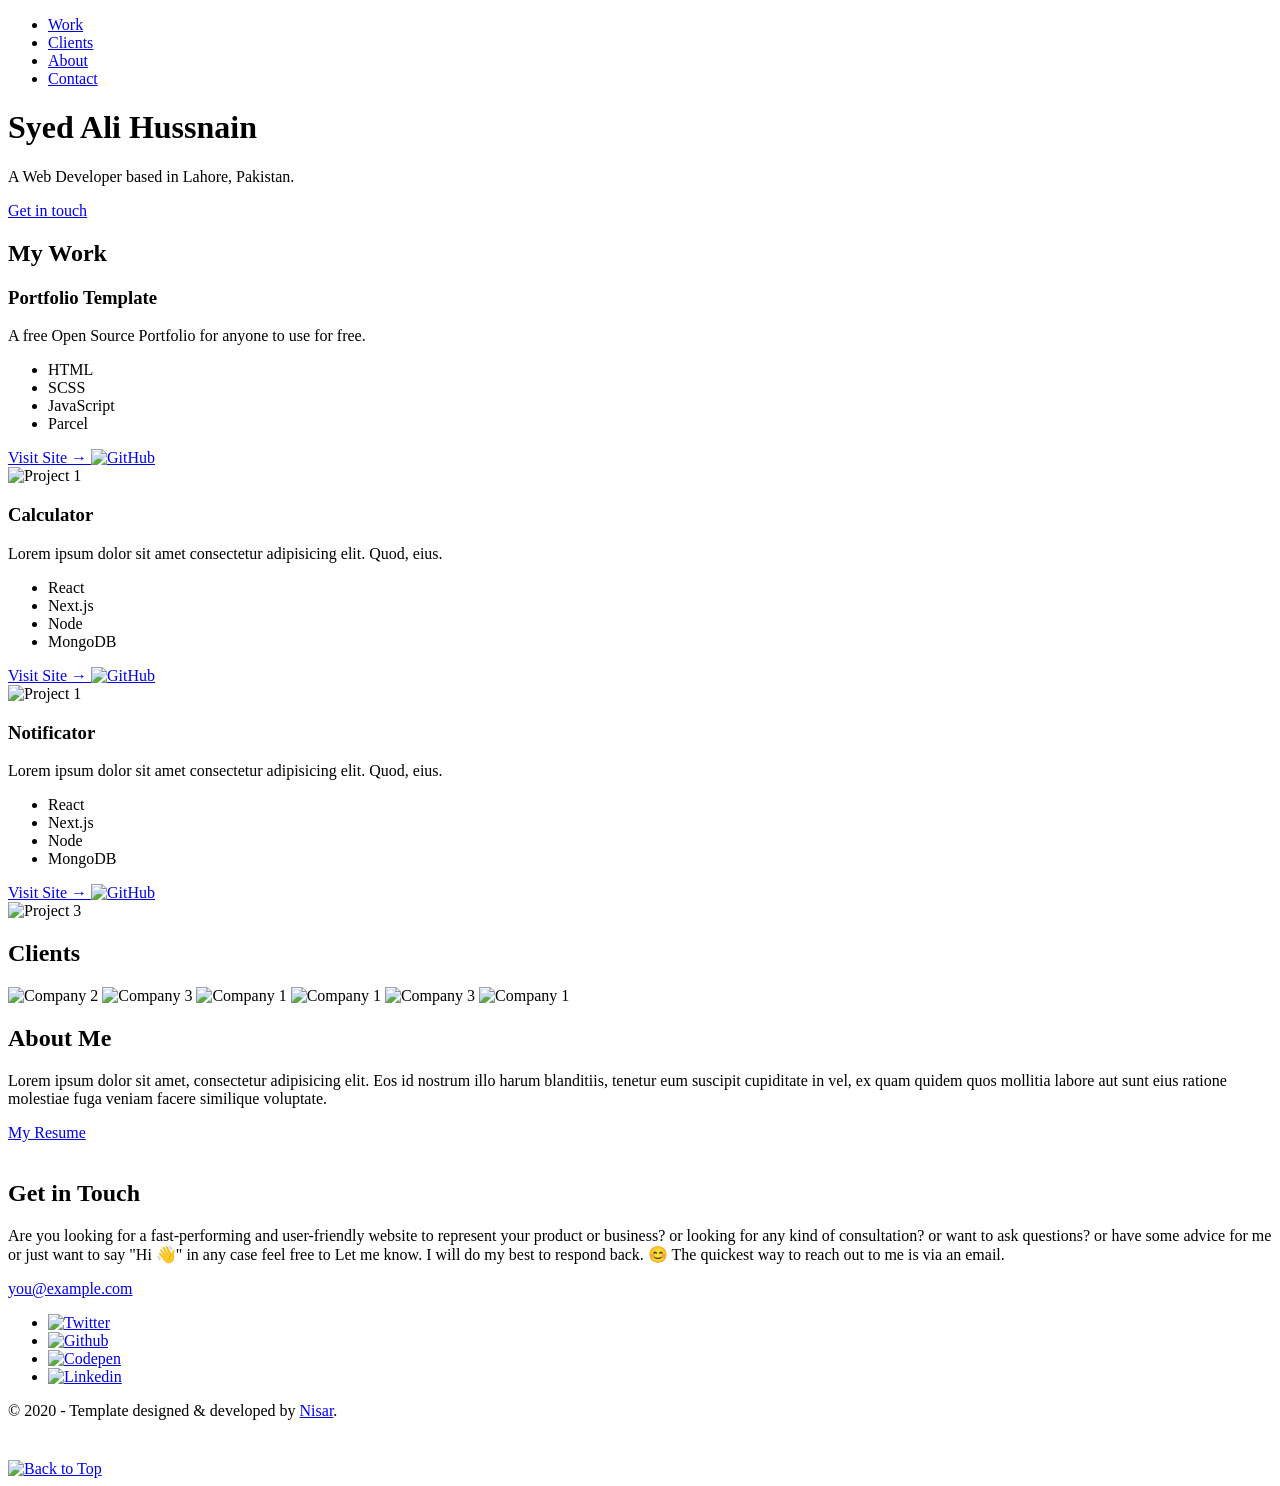
==== index.html @ 0403f93b "Initial commit" ====
<!-- 
  Hello 😊.

  This template is designed and developed by Nisar Hassan Naqvi
  for anyone to use for free or customize the way they like.

  Github Repo: https://github.com/nisarhassan12/portfolio-template/
  My Website: https://nisar.dev

  For business & inquires, contact me => syednisarhassan12@gmail.com
-->

<!--
  Follow the instructions written in comments to create your stunning portfolio
-->

<!DOCTYPE html>
<html lang="en">

<head>
  <meta charset="UTF-8" />
  <meta name="viewport" content="width=device-width, initial-scale=1.0" />
  <link rel="shortcut icon" type="image/png" href="./images/favicon.png" />

  <!-- Put your site title here -->
  <title>
    Syed Ali Hussnain | A Web Developer based in Lahore, Pakistan.
  </title>

  <meta name="description" content="Add small description of yourslef.">
  <!-- Add some coding keywords below, Ex: (React, CSS etc) -->
  <meta name="keywords" content="Put your name, skills and some coding keywords" />
  <link rel="stylesheet" href="index.css" />
</head>

<body>

  <!-- ***** Header ***** -->

  <header class="header" role="banner" id="top">
    <div class="row">
      <nav class="nav" role="navigation">
        <ul class="nav__items">
          <li class="nav__item"><a href="#work" class="nav__link">Work</a></li>
          <li class="nav__item"><a href="#clients" class="nav__link">Clients</a></li>
          <li class="nav__item">
            <a href="#about" class="nav__link">About</a>
          </li>
          <li class="nav__item">
            <a href="#contact" class="nav__link">Contact</a>
          </li>
        </ul>
      </nav>
    </div>
    <div class="header__text-box row">
      <div class="header__text">
        <h1 class="heading-primary">
          <!-- Replace the following name with your name -->
          <span>Syed Ali Hussnain</span>
        </h1>
        <!-- Put a small paragraph about yourself -->
        <p>A Web Developer based in Lahore, Pakistan.</p>
        <a href="#contact" class="btn btn--pink">Get in touch</a>
      </div>
    </div>
  </header>

  <main role="main">

    <!-- ***** Work ***** -->

    <section class="work" id="work">
      <div class="row">
        <h2>My Work</h2>
        <div class="work__boxes">

          <!-- Each div with the work__box class is a project. -->

          <div class="work__box">
            <div class="work__text">
              <h3>Portfolio Template</h3>
              <p>
                A free Open Source Portfolio for anyone to use for free.
              </p>
              <ul class="work__list">
                <li>HTML</li>
                <li>SCSS</li>
                <li>JavaScript</li>
                <li>Parcel</li>
              </ul>

              <div class="work__links">
                <a href="https://nisar.surge.sh" target="_blank" class="link__text">
                  Visit Site <span>&rarr;</span>
                </a>
                <a href="https://github.com/nisarhassan12/portfolio" title="View Source Code" target="_blank">
                  <img src="./images/github.svg" class="work__code" alt="GitHub">
                </a>
              </div>
            </div>
            <div class="work__image-box">
              <img src="./images/project-1.png" class="work__image" alt="Project 1" />
            </div>
          </div>

          <div class="work__box">
            <div class="work__text">
              <h3>Calculator</h3>
              <p>
                Lorem ipsum dolor sit amet consectetur adipisicing elit. Quod,
                eius.
              </p>
              <ul class="work__list">
                <li>React</li>
                <li>Next.js</li>
                <li>Node</li>
                <li>MongoDB</li>
              </ul>

              <div class="work__links">
                <a href="#" class="link__text">
                  Visit Site <span>&rarr;</span>
                </a>
                <a href="#">
                  <img src="./images/github.svg" class="work__code" title="View Source Code" alt="GitHub">
                </a>
              </div>
            </div>
            <div class="work__image-box">
              <img src="./images/project-2.png" class="work__image" alt="Project 1" />
            </div>
          </div>

          <div class="work__box">
            <div class="work__text">
              <h3>Notificator</h3>
              <p>
                Lorem ipsum dolor sit amet consectetur adipisicing elit. Quod,
                eius.
              </p>
              <ul class="work__list">
                <li>React</li>
                <li>Next.js</li>
                <li>Node</li>
                <li>MongoDB</li>
              </ul>

              <div class="work__links">
                <a href="#" class="link__text">
                  Visit Site <span>&rarr;</span>
                </a>
                <a href="#">
                  <img src="./images/github.svg" class="work__code" title="View Source Code" alt="GitHub">
                </a>
              </div>
            </div>
            <div class="work__image-box">
              <img src="./images/project-3.png" class="work__image" alt="Project 3" />
            </div>
          </div>
        </div>
      </div>
    </section>

    <!-- ***** Clients ***** -->

    <section class="client" id="clients">
      <div class="row">
        <h2>Clients</h2>
        <div class="client__logos">
          <!-- Add logos of the clients or companies you'have worked with. -->
          <img src="./images/ronjones.png" class="client__logo" alt="Company 2" />
          <img src="./images/goldengrid.png" class="client__logo" alt="Company 3" />
          <img src="./images/bullseye.png" class="client__logo" alt="Company 1" />
          <img src="./images/mighty-furnitures.png" class="client__logo" alt="Company 1" />
          <img src="./images/fastlane.png" class="client__logo" alt="Company 3" />
          <img src="./images/chippy.png" class="client__logo" alt="Company 1" />
        </div>
      </div>
    </section>

    <!-- ***** About ***** -->

    <section class="about" id="about">
      <div class="row">
        <h2>About Me</h2>
        <div class="about__content">
          <div class="about__text">
            <!-- Replace the below paragraph with info about yourself -->
            <p>
              Lorem ipsum dolor sit amet, consectetur adipisicing elit. Eos id
              nostrum illo harum blanditiis, tenetur eum suscipit cupiditate
              in vel, ex quam quidem quos mollitia labore aut sunt eius
              ratione molestiae fuga veniam facere similique voluptate.
            </p>
            <!-- Provide a link to your resume -->
            <a href="#" class="btn">My Resume</a>
          </div>

          <div class="about__photo-container">
            <!-- Add a nice photo of yourself -->
            <img class="about__photo" src="./images/syed-ali-hussnain.jpg" alt="" />
          </div>
        </div>
      </div>
    </section>
  </main>

  <!-- ***** Contact ***** -->

  <section class="contact" id="contact">
    <div class="row">
      <h2>Get in Touch</h2>
      <div class="contact__info">
        <p>
          Are you looking for a fast-performing and user-friendly website to
          represent your product or business? or looking for any kind of
          consultation? or want to ask questions? or have some advice for me
          or just want to say "Hi 👋" in any case feel free to Let me know. I
          will do my best to respond back. 😊 The quickest way to reach out to
          me is via an email.
        </p>
        <!-- Replace the email with yours -->
        <a href="mailto:you@example.com" class="btn">you@example.com</a>
      </div>
    </div>
  </section>

  <!-- ***** Footer ***** -->

  <footer role="contentinfo" class="footer">
    <div class="row">
      <!-- Update the links to point to your accounts -->
      <ul class="footer__social-links">
        <li class="footer__social-link-item">
          <a href="https://twitter.com/nisarhassan12/" title="Link to Twitter Profile">
            <img src="./images/twitter.svg" class="footer__social-image" alt="Twitter">
          </a>
        </li>
        <li class="footer__social-link-item">
          <a href="https://github.com/nisarhassan12/" title="Link to Github Profile">
            <img src="./images/github.svg" class="footer__social-image" alt="Github">
          </a>
        </li>
        <li class="footer__social-link-item">
          <a href="https://codepen.io/nisar_hassan" title="Link to Codepen Profile">
            <img src="./images/codepen.svg" class="footer__social-image" alt="Codepen">
          </a>
        </li>
        <li class="footer__social-link-item">
          <a href=https://www.linkedin.com/in/nisar-hassan-naqvi-413466199/">
            <img src="./images/linkedin.svg" title="Link to Linkedin Profile" class="footer__social-image" alt="Linkedin">
          </a>
        </li>
      </ul>

      <!-- If you give me some credit by keeping the below paragraph, will be huge for me 😊 Thanks. -->
      <p>
        &copy; 2020 - Template designed & developed by <a href="https://nisar.dev" class="link">Nisar</a>.
      </p>
      <div class="footer__github-buttons">
        <iframe
          src="https://ghbtns.com/github-btn.html?user=nisarhassan12&repo=portfolio-template&type=watch&count=true"
          frameborder="0" scrolling="0" width="170" height="20" title="Watch Portfolio Template on GitHub">
        </iframe>
      </div>
    </div>
  </footer>

  <a href="#top" class="back-to-top" title="Back to Top">
    <img src="./images/arrow-up.svg" alt="Back to Top" class="back-to-top__image"/>
  </a>
  <script src="./index.js"></script>
</body>

</html>
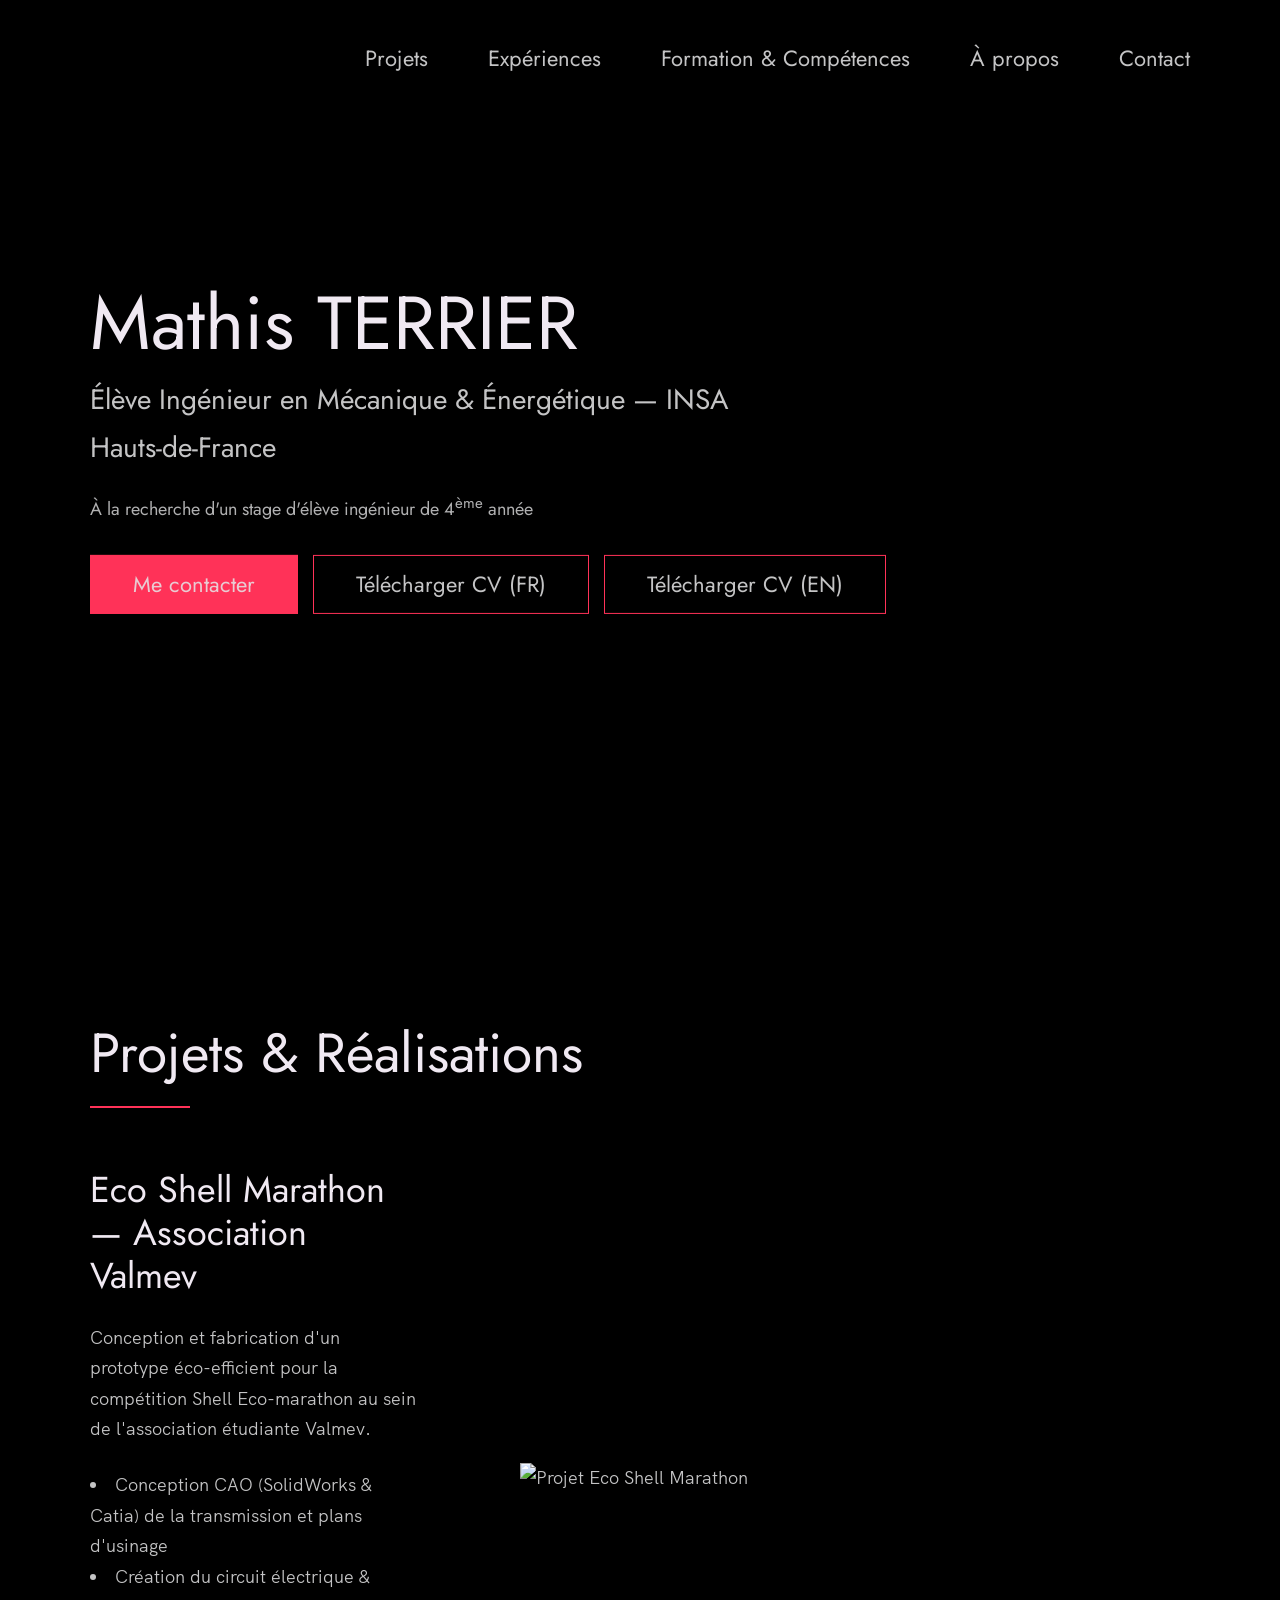
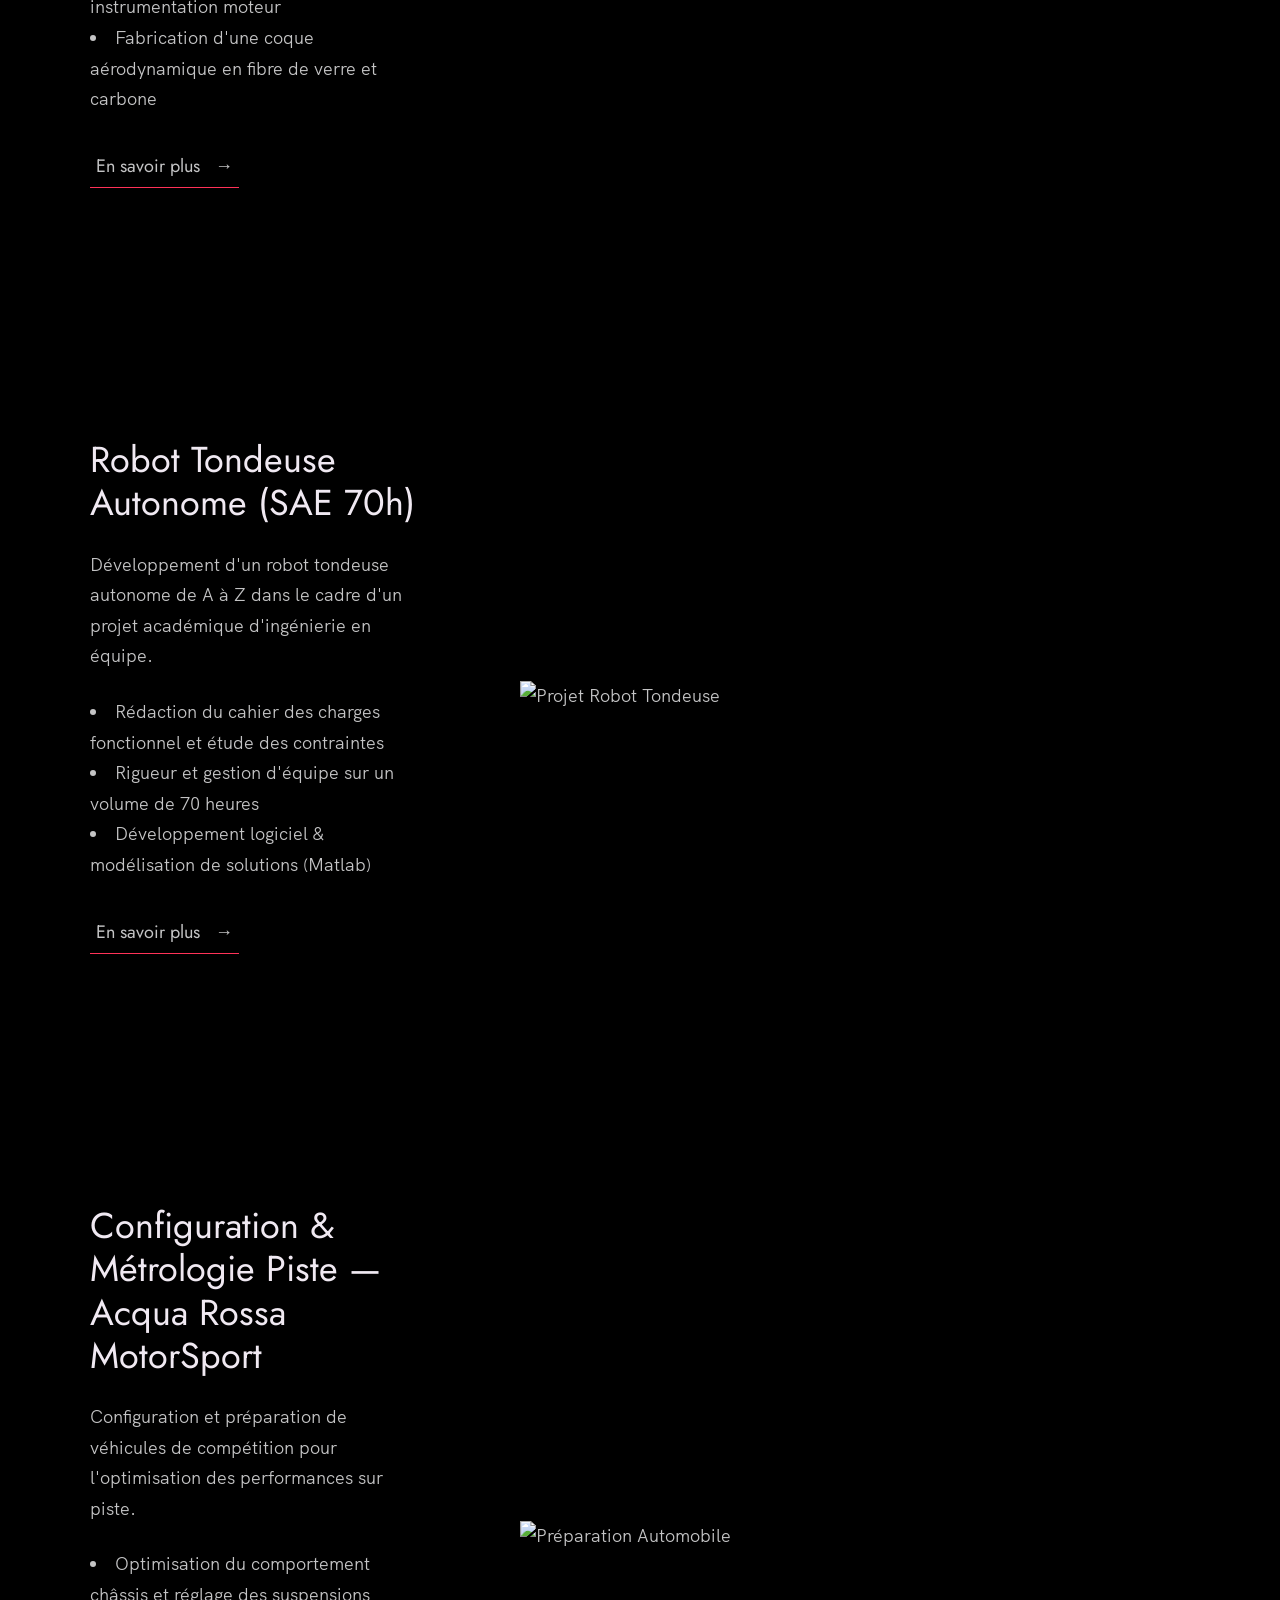
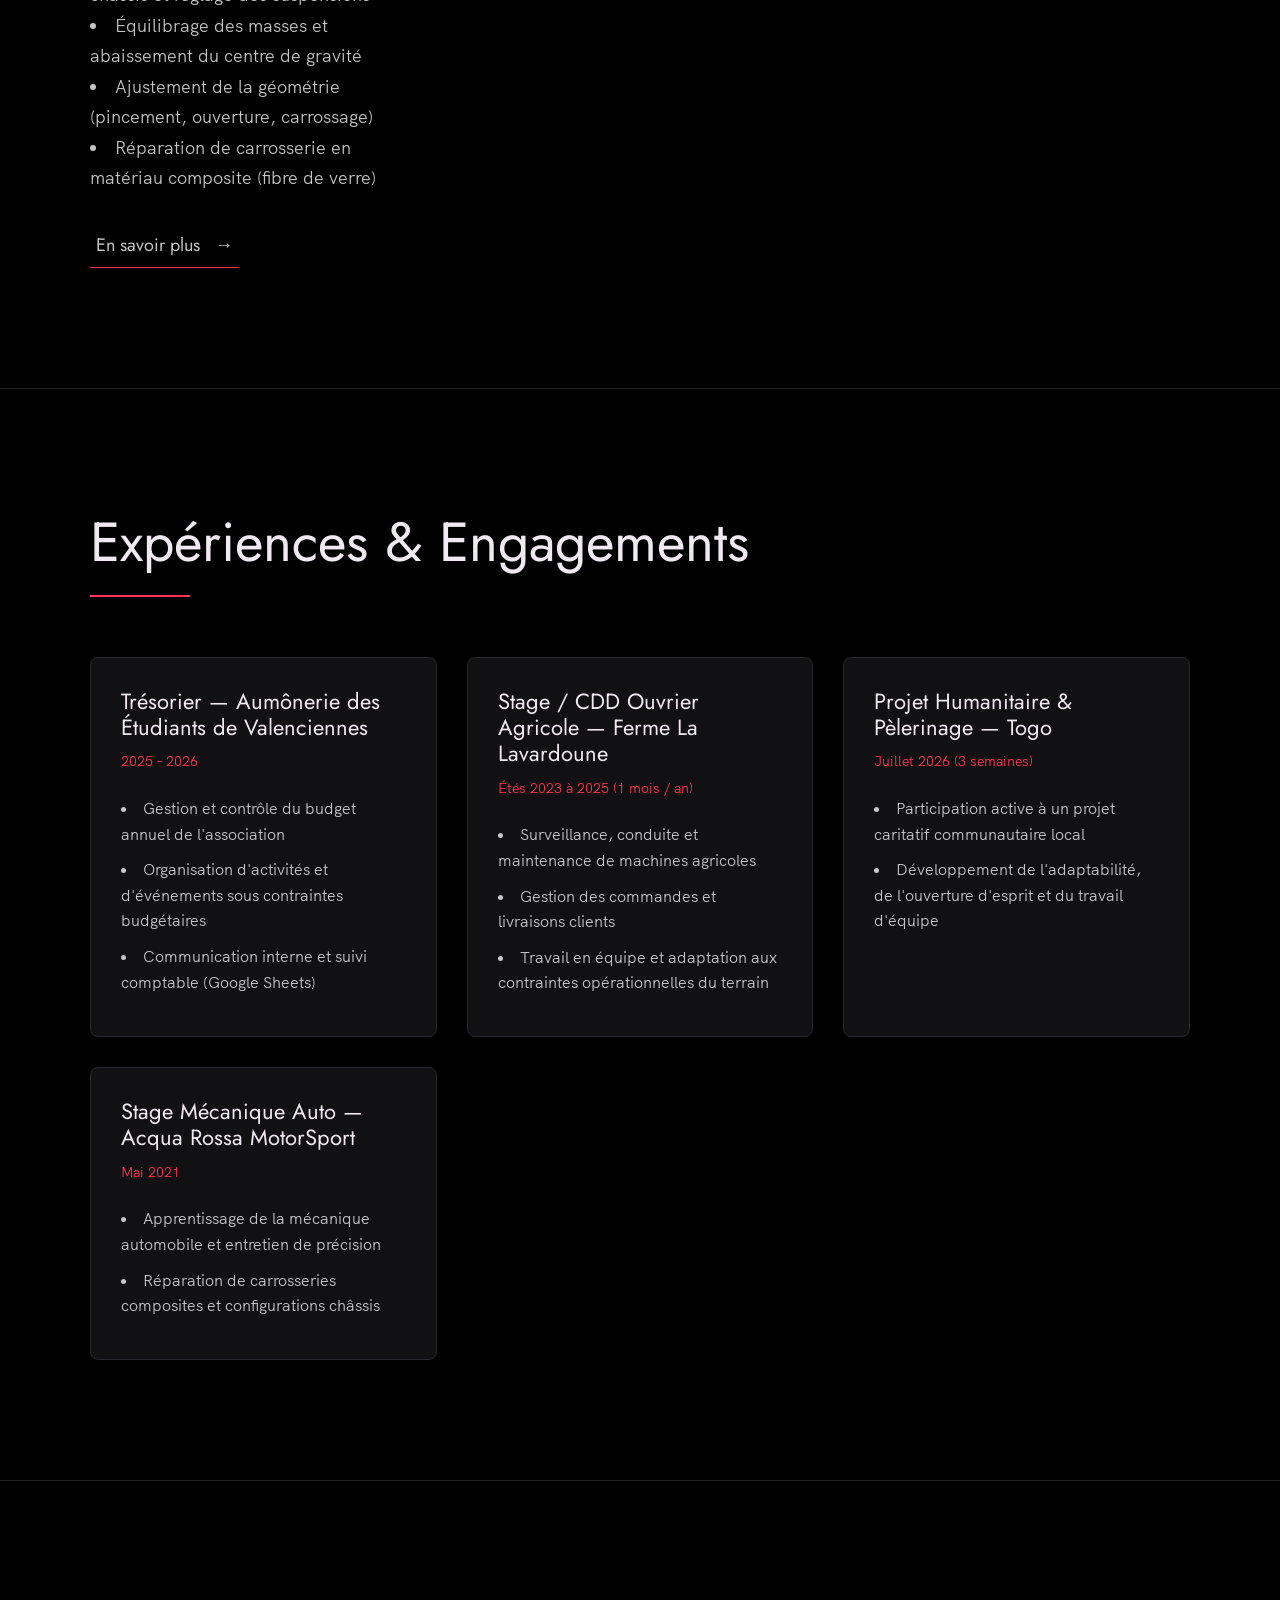
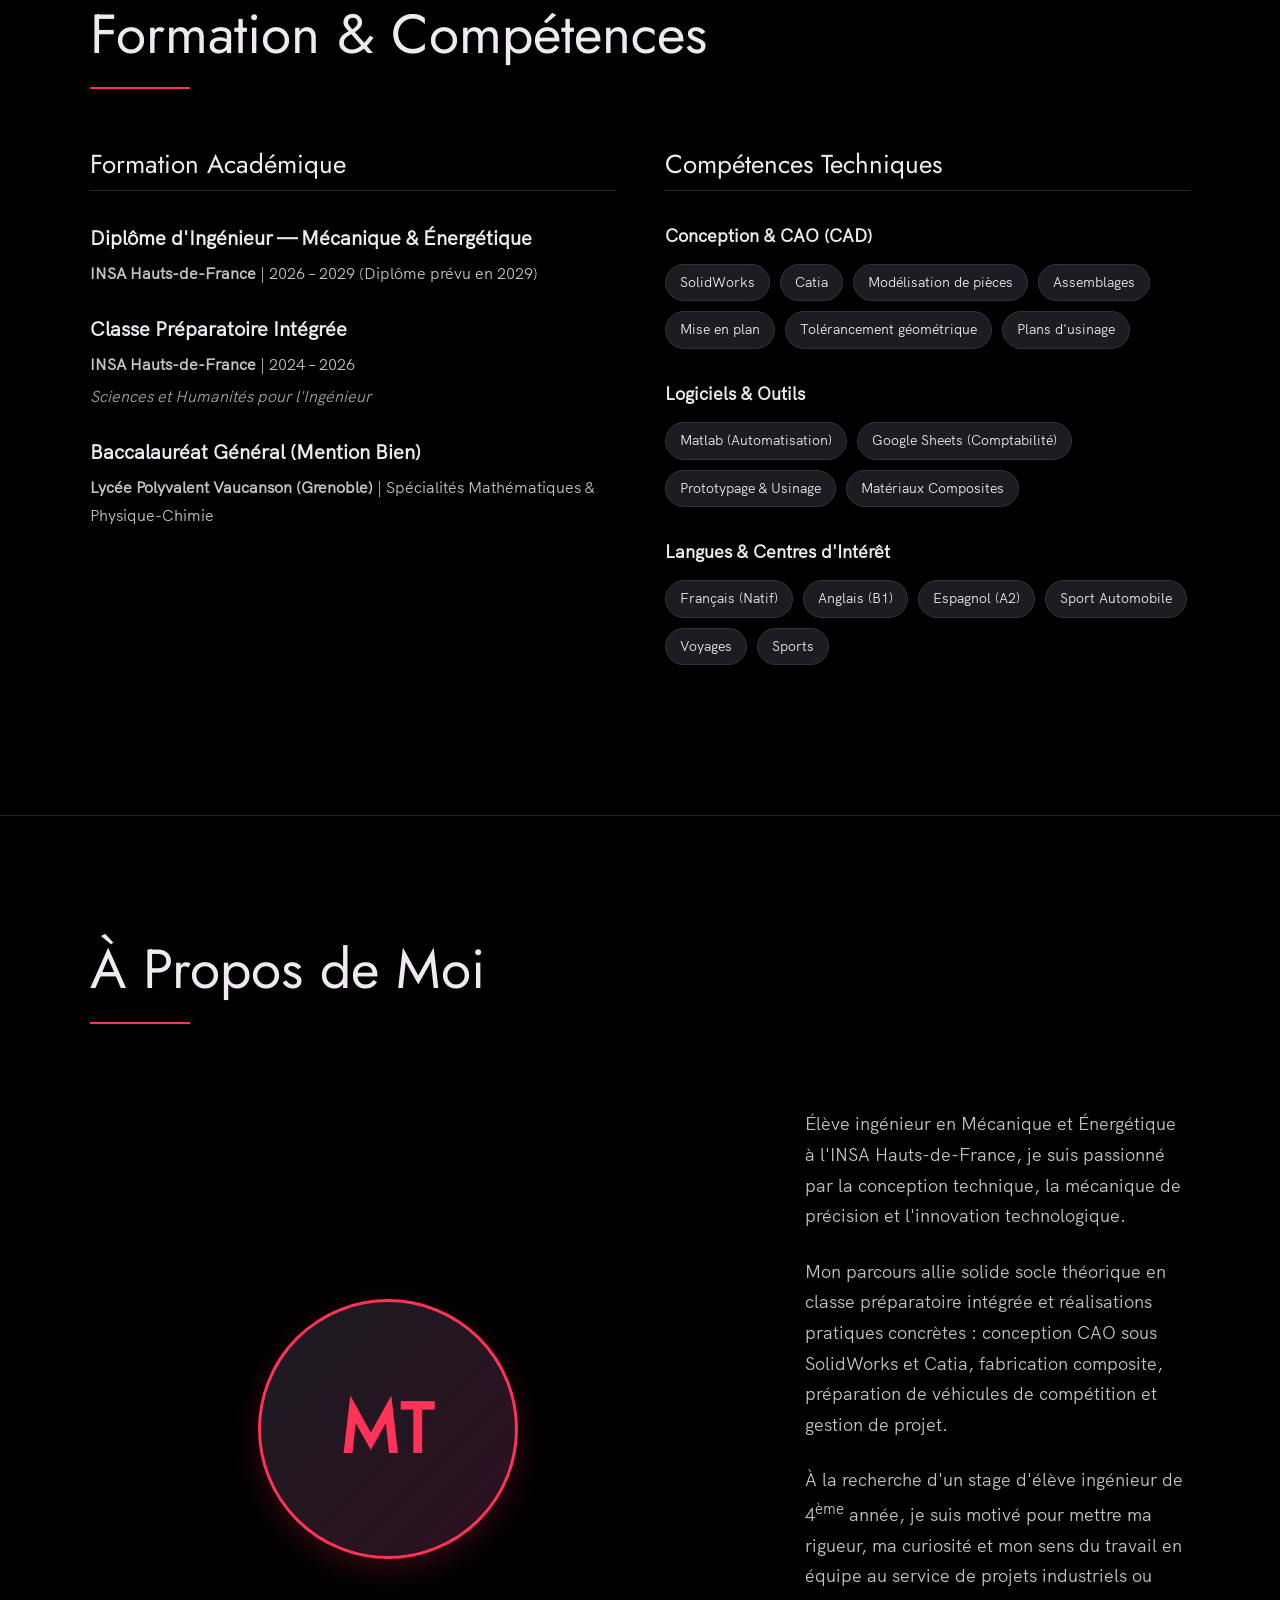
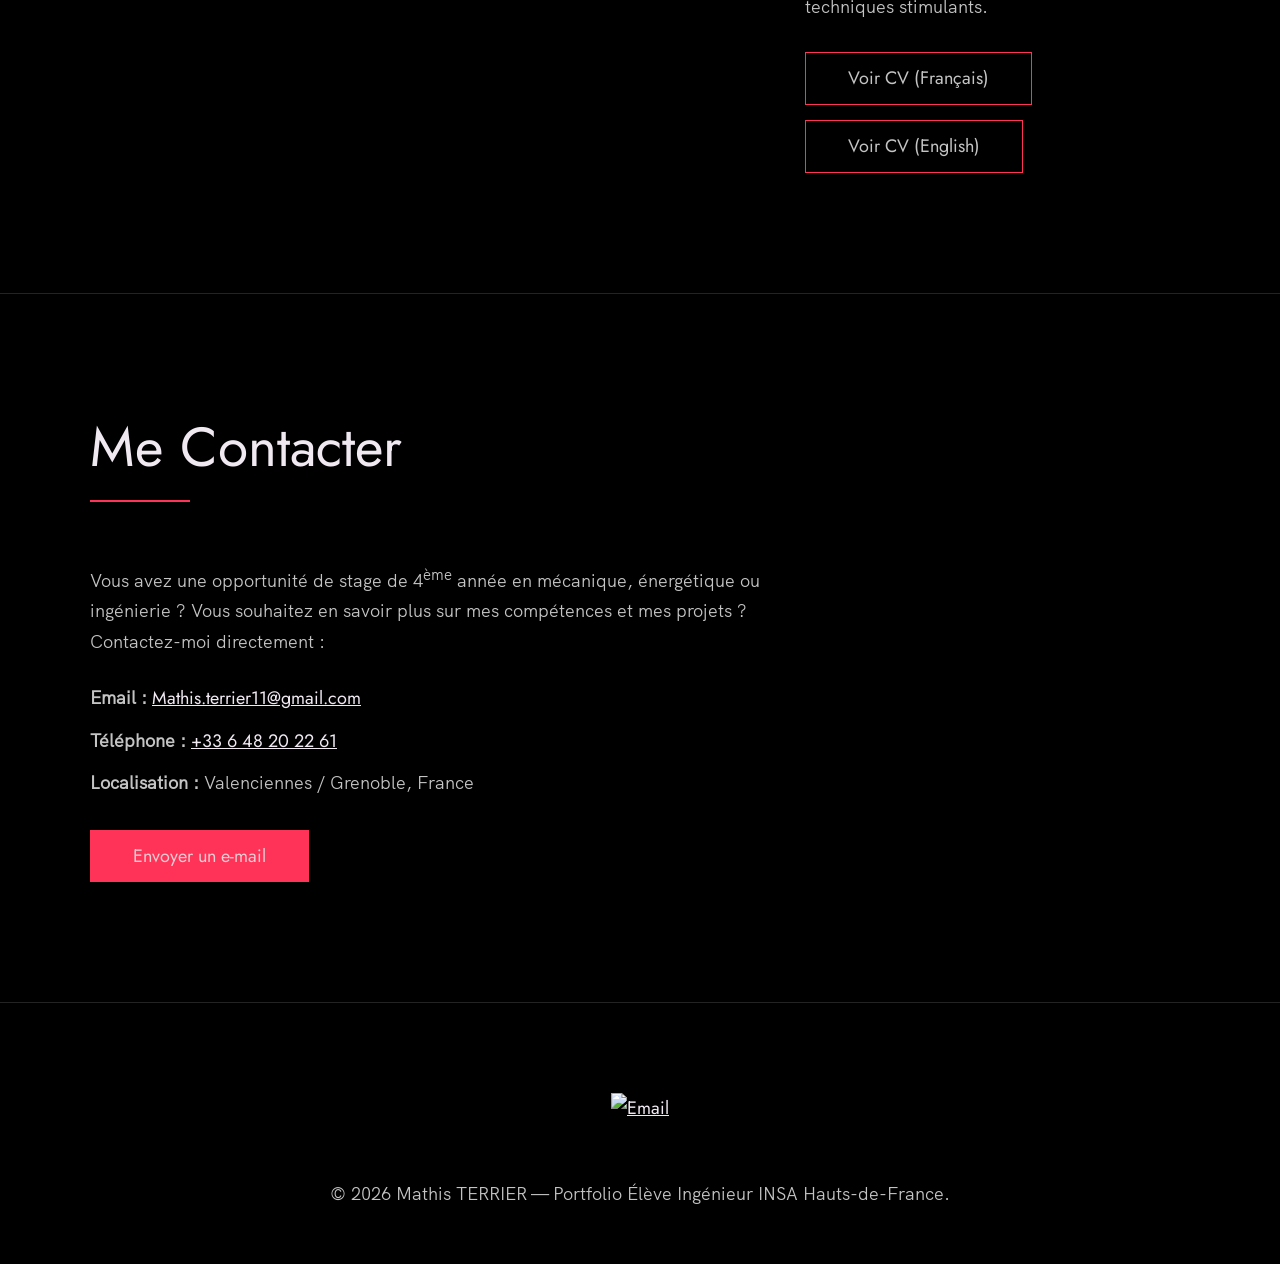
==== commit 2693879f: "mise a jour template" ====
--- a/index.html
+++ b/index.html
@@ -1,35 +1,15 @@
-<!-- 
-  Hello 😊.
-
-  This template is designed and developed by Nisar Hassan Naqvi
-  for anyone to use for free or customize the way they like.
-
-  Github Repo: https://github.com/nisarhassan12/portfolio-template/
-  My Website: https://nisar.dev
-
-  For business & inquires, contact me => syednisarhassan12@gmail.com
--->
-
-<!--
-  Follow the instructions written in comments to create your stunning portfolio
--->
-
 <!DOCTYPE html>
-<html lang="en">
+<html lang="fr">
 
 <head>
   <meta charset="UTF-8" />
   <meta name="viewport" content="width=device-width, initial-scale=1.0" />
   <link rel="shortcut icon" type="image/png" href="./images/favicon.png" />
 
-  <!-- Put your site title here -->
-  <title>
-    Syed Ali Hussnain | A Web Developer based in Lahore, Pakistan.
-  </title>
-
-  <meta name="description" content="Add small description of yourslef.">
-  <!-- Add some coding keywords below, Ex: (React, CSS etc) -->
-  <meta name="keywords" content="Put your name, skills and some coding keywords" />
+  <title>Mathis TERRIER | Élève Ingénieur Mécanique & Énergétique</title>
+
+  <meta name="description" content="Portfolio de Mathis Terrier, élève ingénieur en Mécanique et Énergétique à l'INSA Hauts-de-France. À la recherche d'un stage de 4ème année.">
+  <meta name="keywords" content="Mathis Terrier, Ingénieur, Mécanique, Énergétique, INSA, CAO, SolidWorks, Catia, Eco Shell Marathon, Stage, Valenciennes" />
   <link rel="stylesheet" href="index.css" />
 </head>
 
@@ -41,141 +21,239 @@
     <div class="row">
       <nav class="nav" role="navigation">
         <ul class="nav__items">
-          <li class="nav__item"><a href="#work" class="nav__link">Work</a></li>
-          <li class="nav__item"><a href="#clients" class="nav__link">Clients</a></li>
-          <li class="nav__item">
-            <a href="#about" class="nav__link">About</a>
-          </li>
-          <li class="nav__item">
-            <a href="#contact" class="nav__link">Contact</a>
-          </li>
+          <li class="nav__item"><a href="#work" class="nav__link">Projets</a></li>
+          <li class="nav__item"><a href="#experience" class="nav__link">Expériences</a></li>
+          <li class="nav__item"><a href="#skills" class="nav__link">Formation & Compétences</a></li>
+          <li class="nav__item"><a href="#about" class="nav__link">À propos</a></li>
+          <li class="nav__item"><a href="#contact" class="nav__link">Contact</a></li>
         </ul>
       </nav>
     </div>
     <div class="header__text-box row">
       <div class="header__text">
         <h1 class="heading-primary">
-          <!-- Replace the following name with your name -->
-          <span>Syed Ali Hussnain</span>
+          <span>Mathis TERRIER</span>
         </h1>
-        <!-- Put a small paragraph about yourself -->
-        <p>A Web Developer based in Lahore, Pakistan.</p>
-        <a href="#contact" class="btn btn--pink">Get in touch</a>
+        <p>Élève Ingénieur en Mécanique & Énergétique — INSA Hauts-de-France</p>
+        <p style="font-size: 1.8rem; opacity: 0.9; margin-top: -1.5rem; margin-bottom: 3rem;">
+          À la recherche d'un stage d'élève ingénieur de 4<sup>ème</sup> année
+        </p>
+        <div style="display: flex; gap: 1.5rem; flex-wrap: wrap;">
+          <a href="#contact" class="btn btn--pink">Me contacter</a>
+          <a href="./CV_FR_Mathis_Terrier.pdf" target="_blank" class="btn">Télécharger CV (FR)</a>
+          <a href="./CV_EN_Mathis_Terrier.pdf" target="_blank" class="btn">Télécharger CV (EN)</a>
+        </div>
       </div>
     </div>
   </header>
 
   <main role="main">
 
-    <!-- ***** Work ***** -->
+    <!-- ***** Projets ***** -->
 
     <section class="work" id="work">
       <div class="row">
-        <h2>My Work</h2>
+        <h2>Projets & Réalisations</h2>
         <div class="work__boxes">
 
-          <!-- Each div with the work__box class is a project. -->
-
+          <!-- Projet 1 -->
           <div class="work__box">
             <div class="work__text">
-              <h3>Portfolio Template</h3>
+              <h3>Eco Shell Marathon — Association Valmev</h3>
               <p>
-                A free Open Source Portfolio for anyone to use for free.
+                Conception et fabrication d'un prototype éco-efficient pour la compétition Shell Eco-marathon au sein de l'association étudiante Valmev.
               </p>
               <ul class="work__list">
-                <li>HTML</li>
-                <li>SCSS</li>
-                <li>JavaScript</li>
-                <li>Parcel</li>
+                <li>Conception CAO (SolidWorks & Catia) de la transmission et plans d'usinage</li>
+                <li>Création du circuit électrique & instrumentation moteur</li>
+                <li>Fabrication d'une coque aérodynamique en fibre de verre et carbone</li>
               </ul>
 
               <div class="work__links">
-                <a href="https://nisar.surge.sh" target="_blank" class="link__text">
-                  Visit Site <span>&rarr;</span>
+                <a href="#contact" class="link__text">
+                  En savoir plus <span>&rarr;</span>
                 </a>
-                <a href="https://github.com/nisarhassan12/portfolio" title="View Source Code" target="_blank">
-                  <img src="./images/github.svg" class="work__code" alt="GitHub">
-                </a>
               </div>
             </div>
             <div class="work__image-box">
-              <img src="./images/project-1.png" class="work__image" alt="Project 1" />
-            </div>
-          </div>
-
+              <img src="./images/project-1.png" class="work__image" alt="Projet Eco Shell Marathon" />
+            </div>
+          </div>
+
+          <!-- Projet 2 -->
           <div class="work__box">
             <div class="work__text">
-              <h3>Calculator</h3>
+              <h3>Robot Tondeuse Autonome (SAE 70h)</h3>
               <p>
-                Lorem ipsum dolor sit amet consectetur adipisicing elit. Quod,
-                eius.
+                Développement d'un robot tondeuse autonome de A à Z dans le cadre d'un projet académique d'ingénierie en équipe.
               </p>
               <ul class="work__list">
-                <li>React</li>
-                <li>Next.js</li>
-                <li>Node</li>
-                <li>MongoDB</li>
+                <li>Rédaction du cahier des charges fonctionnel et étude des contraintes</li>
+                <li>Rigueur et gestion d'équipe sur un volume de 70 heures</li>
+                <li>Développement logiciel & modélisation de solutions (Matlab)</li>
               </ul>
 
               <div class="work__links">
-                <a href="#" class="link__text">
-                  Visit Site <span>&rarr;</span>
+                <a href="#contact" class="link__text">
+                  En savoir plus <span>&rarr;</span>
                 </a>
-                <a href="#">
-                  <img src="./images/github.svg" class="work__code" title="View Source Code" alt="GitHub">
-                </a>
               </div>
             </div>
             <div class="work__image-box">
-              <img src="./images/project-2.png" class="work__image" alt="Project 1" />
-            </div>
-          </div>
-
+              <img src="./images/project-2.png" class="work__image" alt="Projet Robot Tondeuse" />
+            </div>
+          </div>
+
+          <!-- Projet 3 -->
           <div class="work__box">
             <div class="work__text">
-              <h3>Notificator</h3>
+              <h3>Configuration & Métrologie Piste — Acqua Rossa MotorSport</h3>
               <p>
-                Lorem ipsum dolor sit amet consectetur adipisicing elit. Quod,
-                eius.
+                Configuration et préparation de véhicules de compétition pour l'optimisation des performances sur piste.
               </p>
               <ul class="work__list">
-                <li>React</li>
-                <li>Next.js</li>
-                <li>Node</li>
-                <li>MongoDB</li>
+                <li>Optimisation du comportement châssis et réglage des suspensions</li>
+                <li>Équilibrage des masses et abaissement du centre de gravité</li>
+                <li>Ajustement de la géométrie (pincement, ouverture, carrossage)</li>
+                <li>Réparation de carrosserie en matériau composite (fibre de verre)</li>
               </ul>
 
               <div class="work__links">
-                <a href="#" class="link__text">
-                  Visit Site <span>&rarr;</span>
+                <a href="#contact" class="link__text">
+                  En savoir plus <span>&rarr;</span>
                 </a>
-                <a href="#">
-                  <img src="./images/github.svg" class="work__code" title="View Source Code" alt="GitHub">
-                </a>
               </div>
             </div>
             <div class="work__image-box">
-              <img src="./images/project-3.png" class="work__image" alt="Project 3" />
-            </div>
-          </div>
+              <img src="./images/project-3.png" class="work__image" alt="Préparation Automobile" />
+            </div>
+          </div>
+
         </div>
       </div>
     </section>
 
-    <!-- ***** Clients ***** -->
-
-    <section class="client" id="clients">
+    <!-- ***** Expériences ***** -->
+
+    <section class="experience" id="experience">
       <div class="row">
-        <h2>Clients</h2>
-        <div class="client__logos">
-          <!-- Add logos of the clients or companies you'have worked with. -->
-          <img src="./images/ronjones.png" class="client__logo" alt="Company 2" />
-          <img src="./images/goldengrid.png" class="client__logo" alt="Company 3" />
-          <img src="./images/bullseye.png" class="client__logo" alt="Company 1" />
-          <img src="./images/mighty-furnitures.png" class="client__logo" alt="Company 1" />
-          <img src="./images/fastlane.png" class="client__logo" alt="Company 3" />
-          <img src="./images/chippy.png" class="client__logo" alt="Company 1" />
-        </div>
+        <h2>Expériences & Engagements</h2>
+        <div class="experience__grid">
+
+          <div class="experience__card">
+            <div class="experience__header">
+              <h3>Trésorier — Aumônerie des Étudiants de Valenciennes</h3>
+              <span class="experience__date">2025 – 2026</span>
+            </div>
+            <ul>
+              <li>Gestion et contrôle du budget annuel de l'association</li>
+              <li>Organisation d'activités et d'événements sous contraintes budgétaires</li>
+              <li>Communication interne et suivi comptable (Google Sheets)</li>
+            </ul>
+          </div>
+
+          <div class="experience__card">
+            <div class="experience__header">
+              <h3>Stage / CDD Ouvrier Agricole — Ferme La Lavardoune</h3>
+              <span class="experience__date">Étés 2023 à 2025 (1 mois / an)</span>
+            </div>
+            <ul>
+              <li>Surveillance, conduite et maintenance de machines agricoles</li>
+              <li>Gestion des commandes et livraisons clients</li>
+              <li>Travail en équipe et adaptation aux contraintes opérationnelles du terrain</li>
+            </ul>
+          </div>
+
+          <div class="experience__card">
+            <div class="experience__header">
+              <h3>Projet Humanitaire & Pèlerinage — Togo</h3>
+              <span class="experience__date">Juillet 2026 (3 semaines)</span>
+            </div>
+            <ul>
+              <li>Participation active à un projet caritatif communautaire local</li>
+              <li>Développement de l'adaptabilité, de l'ouverture d'esprit et du travail d'équipe</li>
+            </ul>
+          </div>
+
+          <div class="experience__card">
+            <div class="experience__header">
+              <h3>Stage Mécanique Auto — Acqua Rossa MotorSport</h3>
+              <span class="experience__date">Mai 2021</span>
+            </div>
+            <ul>
+              <li>Apprentissage de la mécanique automobile et entretien de précision</li>
+              <li>Réparation de carrosseries composites et configurations châssis</li>
+            </ul>
+          </div>
+
+        </div>
+      </div>
+    </section>
+
+    <!-- ***** Formation & Compétences ***** -->
+
+    <section class="skills" id="skills">
+      <div class="row">
+        <h2>Formation & Compétences</h2>
+        
+        <div class="skills__columns">
+          <div class="skills__col">
+            <h3>Formation Académique</h3>
+            <div class="skills__item">
+              <h4>Diplôme d'Ingénieur — Mécanique & Énergétique</h4>
+              <p><strong>INSA Hauts-de-France</strong> | 2026 – 2029 (Diplôme prévu en 2029)</p>
+            </div>
+            <div class="skills__item">
+              <h4>Classe Préparatoire Intégrée</h4>
+              <p><strong>INSA Hauts-de-France</strong> | 2024 – 2026</p>
+              <p class="skills__sub">Sciences et Humanités pour l'Ingénieur</p>
+            </div>
+            <div class="skills__item">
+              <h4>Baccalauréat Général (Mention Bien)</h4>
+              <p><strong>Lycée Polyvalent Vaucanson (Grenoble)</strong> | Spécialités Mathématiques & Physique-Chimie</p>
+            </div>
+          </div>
+
+          <div class="skills__col">
+            <h3>Compétences Techniques</h3>
+            
+            <div class="skills__category">
+              <h4>Conception & CAO (CAD)</h4>
+              <div class="tags">
+                <span class="tag">SolidWorks</span>
+                <span class="tag">Catia</span>
+                <span class="tag">Modélisation de pièces</span>
+                <span class="tag">Assemblages</span>
+                <span class="tag">Mise en plan</span>
+                <span class="tag">Tolérancement géométrique</span>
+                <span class="tag">Plans d'usinage</span>
+              </div>
+            </div>
+
+            <div class="skills__category">
+              <h4>Logiciels & Outils</h4>
+              <div class="tags">
+                <span class="tag">Matlab (Automatisation)</span>
+                <span class="tag">Google Sheets (Comptabilité)</span>
+                <span class="tag">Prototypage & Usinage</span>
+                <span class="tag">Matériaux Composites</span>
+              </div>
+            </div>
+
+            <div class="skills__category">
+              <h4>Langues & Centres d'Intérêt</h4>
+              <div class="tags">
+                <span class="tag">Français (Natif)</span>
+                <span class="tag">Anglais (B1)</span>
+                <span class="tag">Espagnol (A2)</span>
+                <span class="tag">Sport Automobile</span>
+                <span class="tag">Voyages</span>
+                <span class="tag">Sports</span>
+              </div>
+            </div>
+          </div>
+        </div>
+
       </div>
     </section>
 
@@ -183,23 +261,29 @@
 
     <section class="about" id="about">
       <div class="row">
-        <h2>About Me</h2>
+        <h2>À Propos de Moi</h2>
         <div class="about__content">
           <div class="about__text">
-            <!-- Replace the below paragraph with info about yourself -->
             <p>
-              Lorem ipsum dolor sit amet, consectetur adipisicing elit. Eos id
-              nostrum illo harum blanditiis, tenetur eum suscipit cupiditate
-              in vel, ex quam quidem quos mollitia labore aut sunt eius
-              ratione molestiae fuga veniam facere similique voluptate.
+              Élève ingénieur en Mécanique et Énergétique à l'INSA Hauts-de-France, je suis passionné par la conception technique, la mécanique de précision et l'innovation technologique.
             </p>
-            <!-- Provide a link to your resume -->
-            <a href="#" class="btn">My Resume</a>
+            <p>
+              Mon parcours allie solide socle théorique en classe préparatoire intégrée et réalisations pratiques concrètes : conception CAO sous SolidWorks et Catia, fabrication composite, préparation de véhicules de compétition et gestion de projet.
+            </p>
+            <p>
+              À la recherche d'un stage d'élève ingénieur de 4<sup>ème</sup> année, je suis motivé pour mettre ma rigueur, ma curiosité et mon sens du travail en équipe au service de projets industriels ou techniques stimulants.
+            </p>
+            
+            <div style="margin-top: 3rem; display: flex; gap: 1.5rem; flex-wrap: wrap;">
+              <a href="./CV_FR_Mathis_Terrier.pdf" target="_blank" class="btn">Voir CV (Français)</a>
+              <a href="./CV_EN_Mathis_Terrier.pdf" target="_blank" class="btn">Voir CV (English)</a>
+            </div>
           </div>
 
           <div class="about__photo-container">
-            <!-- Add a nice photo of yourself -->
-            <img class="about__photo" src="./images/syed-ali-hussnain.jpg" alt="" />
+            <div class="about__avatar-placeholder">
+              <span>MT</span>
+            </div>
           </div>
         </div>
       </div>
@@ -210,18 +294,19 @@
 
   <section class="contact" id="contact">
     <div class="row">
-      <h2>Get in Touch</h2>
+      <h2>Me Contacter</h2>
       <div class="contact__info">
         <p>
-          Are you looking for a fast-performing and user-friendly website to
-          represent your product or business? or looking for any kind of
-          consultation? or want to ask questions? or have some advice for me
-          or just want to say "Hi 👋" in any case feel free to Let me know. I
-          will do my best to respond back. 😊 The quickest way to reach out to
-          me is via an email.
+          Vous avez une opportunité de stage de 4<sup>ème</sup> année en mécanique, énergétique ou ingénierie ? Vous souhaitez en savoir plus sur mes compétences et mes projets ? Contactez-moi directement :
         </p>
-        <!-- Replace the email with yours -->
-        <a href="mailto:you@example.com" class="btn">you@example.com</a>
+        <div class="contact__details">
+          <p><strong>Email :</strong> <a href="mailto:Mathis.terrier11@gmail.com" class="link">Mathis.terrier11@gmail.com</a></p>
+          <p><strong>Téléphone :</strong> <a href="tel:+33648202261" class="link">+33 6 48 20 22 61</a></p>
+          <p><strong>Localisation :</strong> Valenciennes / Grenoble, France</p>
+        </div>
+        <div style="margin-top: 3rem;">
+          <a href="mailto:Mathis.terrier11@gmail.com" class="btn btn--pink">Envoyer un e-mail</a>
+        </div>
       </div>
     </div>
   </section>
@@ -230,47 +315,24 @@
 
   <footer role="contentinfo" class="footer">
     <div class="row">
-      <!-- Update the links to point to your accounts -->
       <ul class="footer__social-links">
         <li class="footer__social-link-item">
-          <a href="https://twitter.com/nisarhassan12/" title="Link to Twitter Profile">
-            <img src="./images/twitter.svg" class="footer__social-image" alt="Twitter">
-          </a>
-        </li>
-        <li class="footer__social-link-item">
-          <a href="https://github.com/nisarhassan12/" title="Link to Github Profile">
-            <img src="./images/github.svg" class="footer__social-image" alt="Github">
-          </a>
-        </li>
-        <li class="footer__social-link-item">
-          <a href="https://codepen.io/nisar_hassan" title="Link to Codepen Profile">
-            <img src="./images/codepen.svg" class="footer__social-image" alt="Codepen">
-          </a>
-        </li>
-        <li class="footer__social-link-item">
-          <a href=https://www.linkedin.com/in/nisar-hassan-naqvi-413466199/">
-            <img src="./images/linkedin.svg" title="Link to Linkedin Profile" class="footer__social-image" alt="Linkedin">
+          <a href="mailto:Mathis.terrier11@gmail.com" title="Envoyer un e-mail">
+            <img src="./images/heart.svg" class="footer__social-image" alt="Email">
           </a>
         </li>
       </ul>
 
-      <!-- If you give me some credit by keeping the below paragraph, will be huge for me 😊 Thanks. -->
       <p>
-        &copy; 2020 - Template designed & developed by <a href="https://nisar.dev" class="link">Nisar</a>.
+        &copy; 2026 Mathis TERRIER — Portfolio Élève Ingénieur INSA Hauts-de-France.
       </p>
-      <div class="footer__github-buttons">
-        <iframe
-          src="https://ghbtns.com/github-btn.html?user=nisarhassan12&repo=portfolio-template&type=watch&count=true"
-          frameborder="0" scrolling="0" width="170" height="20" title="Watch Portfolio Template on GitHub">
-        </iframe>
-      </div>
     </div>
   </footer>
 
-  <a href="#top" class="back-to-top" title="Back to Top">
-    <img src="./images/arrow-up.svg" alt="Back to Top" class="back-to-top__image"/>
+  <a href="#top" class="back-to-top" title="Retour en haut">
+    <img src="./images/arrow-up.svg" alt="Retour en haut" class="back-to-top__image"/>
   </a>
   <script src="./index.js"></script>
 </body>
 
-</html>+</html>
--- a/index.css
+++ b/index.css
@@ -0,0 +1,778 @@
+/* --------------------------------------- */
+/* ----- Basic Setup ----- */
+/* --------------------------------------- */
+
+@font-face {
+    font-family: 'Hk Grotesk';
+    font-style: normal;
+    font-weight: 400;
+    src: url('./fonts/HKGrotesk-Regular.woff') format('woff');
+}
+
+@font-face {
+    font-family: 'Jost';
+    font-style: normal;
+    font-weight: 400;
+    src: url('./fonts/Jost-Regular.ttf') format('woff');
+}
+
+* {
+    margin: 0;
+    padding: 0;
+    box-sizing: inherit;
+}
+
+:root {
+    --font-size-small: 1.8rem;
+    --font-size-normal: 2.2rem;
+    --font-size-medium: 2.8rem;
+    --font-size-medium-1: 3.6rem;
+    --font-size-large: 5.5rem;
+    --font-size-huge: 7.5rem;
+    --font-stack: 'Hk Grotesk', sans-serif;
+
+    --line-height-normal: 1.7;
+    --line-height-small: 1.2;
+
+    --black: #000;
+    --pink: #ff3258;
+    --white: #f0e9f2;
+    --white-1: #e5e5e6da;
+
+
+    --container-max-width: 1180px;
+    --container-normal-width: 800px;
+    --container-medium-width: 700px; 
+    --container-small-width: 500px;
+
+    --gutter-huge: 12rem;
+    --gutter-medium: 6rem;
+    --gutter-normal: 3rem;
+    --gutter-small-1: 2.5rem;
+    --gutter-small: 2rem;
+
+    --border-light: 1px solid rgb(36, 35, 35);
+}
+
+html {
+    font-size: 62.5%; /* (16/10)*100 = 62.5% => 1rem = 10px */
+    box-sizing: border-box;
+    scroll-behavior: smooth;
+}
+
+@media(max-width: 1000px) {
+    html {
+        font-size: 52%;
+    }
+}
+
+body {
+    font-size: var(--font-size-small);
+    font-family: var(--font-stack);
+    font-weight: 400;
+    color: var(--white-1);
+    line-height: var(--line-height-normal);
+    background: var(--black);
+    overflow-x: hidden;
+}
+
+.row {
+    max-width: var(--container-max-width);
+    margin: 0 auto;
+}
+
+@media(max-width: 1340px) {
+    .row {
+        max-width: 1100px;
+    }
+}
+
+@media(max-width: 1240px) {
+    .row {
+        padding: 0 var(--gutter-medium);
+    }
+}
+
+@media(max-width: 600px) {
+    .row {
+        padding: 0 var(--gutter-normal);
+    }
+}
+
+@media(max-width: 600px) {
+    .row {
+        padding: 0 var(--gutter-small);
+    }
+}
+
+section {
+    padding: var(--gutter-huge) 0;
+    border-bottom: var(--border-light);
+}
+
+img {
+    object-fit: contain;
+    max-width: 100%;
+}
+
+/* --------------------------------------- */
+/* ----- Headlines and Paragraphs ----- */
+/* --------------------------------------- */
+
+h1,
+h2,
+h3 {
+    font-family: 'Jost', sans-serif;
+    font-weight: 400;
+    line-height: var(--line-height-small);
+    color: var(--white);
+}
+
+.heading-primary {
+    line-height: 1;
+    font-size: var(--font-size-huge);
+    font-weight: 400;
+}
+
+@media(max-width: 900px) {
+    .heading-primary {
+        font-size: 6.5rem;
+    }
+}
+
+h2 {
+    font-size: var(--font-size-large);
+    margin-bottom: var(--gutter-medium);
+}
+
+h2::after {
+    content: '';
+    display: block;
+    height: 2px;
+    width: 10rem;
+    background: var(--pink);
+    margin: var(--gutter-small) 0;
+}
+
+h3 {
+    font-size: var(--font-size-medium-1);
+    margin-bottom: var(--gutter-small);
+}
+
+@media(max-width: 500px) {
+    .heading-primary {
+        font-size: var(--font-size-large);
+    }
+
+    h2 {
+        font-size: var(--font-size-medium-1);
+    }
+
+    h3 {
+        font-size: var(--font-size-medium);
+    }
+}
+
+p {
+    margin: var(--gutter-small-1) 0;
+}
+
+@media(max-width: 900px) {
+    p { 
+        max-width: var(--container-small-width);
+    }
+}
+
+/* --------------------------------------- */
+/* ----- Buttons and Links ----- */
+/* --------------------------------------- */
+
+a {
+    color: var(--white);
+    font-weight: 400;
+    font-family: 'Jost', sans-serif;
+    transition: all .2s;
+    outline: 2px solid transparent;
+}
+
+::-moz-focus-inner {
+    border: 0;
+}
+
+button:focus,
+a:focus {
+    outline: 2px solid var(--pink);
+}
+
+body:not(.user-is-tabbing) button:focus,
+body:not(.user-is-tabbing) a:focus {
+    outline: none;
+}
+
+.link:hover {
+    color: var(--pink);
+}
+
+.btn {
+    position: relative;
+    display: inline-block;
+    padding: 1rem 4.2rem;
+    text-decoration: none;
+    color: inherit;
+    border: 1px solid  var(--pink);
+    font-weight: 400;
+}
+
+.btn:focus {
+    outline: none;
+}
+
+.btn::after {
+    content: '';
+    display: block;
+    position: absolute;
+    top: 0;
+    left: 0;
+    right: 100%;
+    background: var(--white);
+    height: 100%;
+    z-index: -1;
+    transition: all 0.2s cubic-bezier(1, 0.68, 0.16, 0.9);
+}
+
+.btn:hover::after,
+.btn:focus::after {
+    right: 0;
+    background: var(--pink);
+}
+
+.btn--pink {
+    background: var(--pink);
+    transition: all 0.2s;
+}
+
+.btn--pink::after {
+    display: none;
+}
+
+.btn--pink:hover,
+.btn--pink:focus {
+    background: transparent;
+}
+
+.link__text {
+    position: relative;
+    display: inline-block;
+    padding: .6rem;
+    color: inherit;
+    text-decoration: none;
+    border-bottom: 1px solid var(--pink);
+}
+
+.link__text::after {
+    content: '';
+    display: block;
+    position: absolute;
+    top: 0;
+    left: 0;
+    right: 100%;
+    background: var(--white);
+    height: 100%;
+    z-index: -1;
+    transition: all 0.2s cubic-bezier(1, 0.68, 0.16, 0.9);
+}
+
+.link__text:focus {
+    outline: none;
+}
+
+.link__text:hover::after,
+.link__text:focus:after {
+    right: 0;
+    background: var(--pink);
+}
+
+.link__text span {
+    padding-left: 1rem;
+    font-family: sans-serif;
+}
+
+/* ----- Back to Top ----- */
+
+.back-to-top {
+    position: fixed;
+    bottom: 4rem;
+    right: 4rem;
+    display: flex;
+    justify-content: center;
+    align-items: center;
+    height: 5.5rem;
+    width: 5.5rem;
+    background-color: var(--pink);
+    border-radius: 50%;
+    z-index: 10;
+    visibility: hidden;
+    transition: all .4s;
+}
+
+.back-to-top__image {
+    height: 70%;
+}
+
+@media(max-width: 900px) {
+    .back-to-top {
+        right: 2rem;
+    }
+}
+
+@media(max-width: 500px) {
+    .back-to-top {
+        right: 1rem;
+    }
+}
+
+/* --------------------------------------- */
+/* ----- Navigation ----- */
+/* --------------------------------------- */
+
+.nav {
+    display: flex;
+    justify-content: flex-end;
+    padding: var(--gutter-normal) 0;
+}
+
+.nav__items {
+    display: flex;
+    list-style: none;
+}
+
+.nav__item:not(:last-child) {
+    margin-right: var(--gutter-medium);
+}
+
+@media(max-width: 500px) {
+    .nav {
+        justify-content: center;
+    }
+}
+
+@media(max-width: 400px) {
+    .nav__item:not(:last-child) {
+        margin-right: var(--gutter-normal);
+    }
+}
+
+@media(max-width: 300px) {
+    .nav {
+        font-size: var(--font-size-small);
+    }
+}
+
+.nav__link {
+    position: relative;
+    display: inline-block;
+    padding: 1rem 0;
+    text-decoration: none;
+    color: inherit;
+    transition: all .2s;
+}
+
+.nav__link::after {
+    content: '';
+    position: absolute;
+    bottom: 0;
+    left: 0;
+    right: 100%;
+    display: inline-block;
+    height: 1rem;
+    background: var(--white);
+    transition: all 0.25s cubic-bezier(1, 0.68, 0.16, 0.9);
+}
+
+.nav__link:hover {
+    color: var(--pink);
+}
+
+.nav__link:hover::after {
+    right: 0;
+    height: 2px;
+    background: var(--pink);
+}
+
+/* --------------------------------------- */
+/* ----- Header ----- */
+/* --------------------------------------- */
+
+.header {
+    background: linear-gradient(rgba(0,0,0, .1), rgba(0,0,0, .4)), 
+        url('./images/header.jpg');
+    height: 100vh;
+    background-size: cover;
+    background-position: center;
+    background-attachment: fixed;
+    font-size: var(--font-size-normal);
+}
+
+.header__text {
+    position: absolute;
+    top: 50%;
+    transform: translateY(-50%);
+}
+
+.header__text p {
+    margin: 1.5rem 0 3.5rem;
+    max-width: var(--container-medium-width);
+    font-family: 'Jost', sans-serif;
+    font-size: var(--font-size-medium);
+}
+
+@media(max-width: 500px) {
+    .header {
+        text-align: center;
+    }
+
+    .header__text p {
+        transform: scale(.8);
+    }
+}
+
+/* --------------------------------------- */
+/* ----- Work ----- */
+/* --------------------------------------- */
+
+.work__box {
+    display: flex;
+    align-items: center;
+}
+
+@media(max-width: 900px) {
+    .work__box {
+        align-items: initial;
+        flex-direction: column-reverse;
+    }
+}
+
+.work__box:not(:last-child) {
+    margin-bottom: 25rem;
+}
+
+@media(max-width: 500px) {
+    .work__box:not(:last-child) {
+        margin-bottom: 20rem;
+    }
+}
+
+.work__links {
+    display: flex;
+    align-items: center;
+}
+
+.work__text {
+    flex: 0 0 30%;
+}
+
+.work__list {
+    /* list-style-type: square; */
+    list-style-position: inside;
+    margin-bottom: var(--gutter-normal);
+}
+
+.work__code {
+    display: block;
+    height: 3rem;
+    margin-left: var(--gutter-normal);
+    transition: all .3s;
+}
+
+.work__code:hover {
+    transform: scale(1.2);
+}
+
+.work__image-box {
+    margin-bottom: var(--gutter-normal);
+}
+
+@media(min-width: 901px) {
+    .work__image-box {
+        flex: 1;
+        margin: 0 0 0 10rem;
+    }
+}
+
+@media(max-width: 900px) {
+    .work__code {
+        height: 4rem;
+    }
+}
+
+/* --------------------------------------- */
+/* ----- Clients ----- */
+/* --------------------------------------- */
+
+.client__logos {
+    display: flex;
+    justify-content: space-between;
+    filter: invert(100%) grayscale(100%) opacity(.8);
+}
+
+.client__logo {
+    height: 6.5rem;
+    max-width: 18rem;
+}
+
+@media(max-width: 1240px) {
+    .client__logos {
+        overflow-x: scroll;
+        padding: var(--gutter-normal);
+    }
+
+    .client__logo:not(:last-of-type) {
+        margin-right: var(--gutter-medium);
+    }
+}
+
+/* --------------------------------------- */
+/* ----- About ----- */
+/* --------------------------------------- */
+
+.about__content {
+    display: flex;
+    flex-direction: row-reverse;
+    align-items: center;
+}
+
+@media(max-width: 900px) {
+    .about__content {
+        flex-direction: column-reverse;
+        align-items: initial;
+    }
+}
+
+.about__photo-container {
+    margin-bottom: var(--gutter-normal);
+}
+
+@media(min-width: 901px) {
+    .about__text {
+        flex: 0 0 35%;
+    }
+    
+    .about__photo-container {
+        flex: 1;
+        margin: 0 var(--gutter-huge) 0 0;
+    }
+}
+
+/* --------------------------------------- */
+/* ----- Contact ----- */
+/* --------------------------------------- */
+
+.contact__info {
+    max-width: var(--container-medium-width);
+}
+
+/* --------------------------------------- */
+/* ----- Footer ----- */
+/* --------------------------------------- */
+
+.footer {
+    text-align: center;
+    padding: var(--gutter-medium) 0 var(--gutter-normal);
+}
+
+.footer__social-links {
+    display: flex;
+    justify-content: center;
+    padding: var(--gutter-normal) 0;
+    list-style: none;
+}
+
+.footer__social-link-item:not(:last-of-type) {
+    margin-right: var(--gutter-small);
+}
+
+.footer__social-image {
+    height: 4rem;
+}
+
+.footer__github-buttons {
+    display: flex;
+    justify-content: center;
+}
+
+.footer__github-buttons iframe {
+    height: 2.5rem;
+    width: 84px;
+    transform: translateY(3px);
+}
+
+@media(max-width: 500px) {
+    .footer {
+        padding: var(--gutter-medium) 0;
+    } 
+}
+
+
+/* --------------------------------------- */
+/* ----- Experience Section Additions ----- */
+/* --------------------------------------- */
+
+.experience__grid {
+    display: grid;
+    grid-template-columns: repeat(auto-fit, minmax(320px, 1fr));
+    gap: 3rem;
+    margin-top: var(--gutter-medium);
+}
+
+.experience__card {
+    background: #111113;
+    border: 1px solid #28282e;
+    padding: 3rem;
+    border-radius: 8px;
+    transition: transform 0.3s ease, border-color 0.3s ease;
+}
+
+.experience__card:hover {
+    transform: translateY(-5px);
+    border-color: var(--pink);
+}
+
+.experience__header {
+    margin-bottom: 2rem;
+}
+
+.experience__header h3 {
+    font-size: 2.2rem;
+    color: var(--white);
+    margin-bottom: 0.5rem;
+}
+
+.experience__date {
+    display: inline-block;
+    font-size: 1.4rem;
+    color: var(--pink);
+    font-weight: 500;
+}
+
+.experience__card ul {
+    list-style-position: inside;
+    color: var(--white-1);
+    font-size: 1.6rem;
+    line-height: 1.6;
+}
+
+.experience__card li {
+    margin-bottom: 1rem;
+}
+
+/* --------------------------------------- */
+/* ----- Skills Section Additions ----- */
+/* --------------------------------------- */
+
+.skills__columns {
+    display: grid;
+    grid-template-columns: 1fr 1fr;
+    gap: 5rem;
+    margin-top: var(--gutter-medium);
+}
+
+@media(max-width: 900px) {
+    .skills__columns {
+        grid-template-columns: 1fr;
+        gap: 4rem;
+    }
+}
+
+.skills__col h3 {
+    font-size: 2.6rem;
+    margin-bottom: 3rem;
+    border-bottom: 1px solid #28282e;
+    padding-bottom: 1rem;
+}
+
+.skills__item {
+    margin-bottom: 2.5rem;
+}
+
+.skills__item h4 {
+    font-size: 2rem;
+    color: var(--white);
+    margin-bottom: 0.5rem;
+}
+
+.skills__item p {
+    margin: 0.5rem 0;
+    font-size: 1.6rem;
+    color: var(--white-1);
+}
+
+.skills__sub {
+    color: #a0a0a5 !important;
+    font-style: italic;
+}
+
+.skills__category {
+    margin-bottom: 3rem;
+}
+
+.skills__category h4 {
+    font-size: 1.8rem;
+    color: var(--white);
+    margin-bottom: 1.2rem;
+}
+
+.tags {
+    display: flex;
+    flex-wrap: wrap;
+    gap: 1rem;
+}
+
+.tag {
+    background: #1c1c22;
+    color: var(--white);
+    padding: 0.6rem 1.4rem;
+    border-radius: 20px;
+    font-size: 1.4rem;
+    border: 1px solid #33333d;
+    transition: all 0.2s;
+}
+
+.tag:hover {
+    border-color: var(--pink);
+    color: var(--pink);
+}
+
+/* --------------------------------------- */
+/* ----- Avatar Placeholder & Details ----- */
+/* --------------------------------------- */
+
+.about__avatar-placeholder {
+    width: 260px;
+    height: 260px;
+    border-radius: 50%;
+    background: linear-gradient(135deg, #1c1c22 0%, #2e1020 100%);
+    border: 3px solid var(--pink);
+    display: flex;
+    align-items: center;
+    justify-content: center;
+    margin: 0 auto;
+    box-shadow: 0 10px 30px rgba(255, 50, 88, 0.2);
+}
+
+.about__avatar-placeholder span {
+    font-size: 7rem;
+    font-family: 'Jost', sans-serif;
+    font-weight: bold;
+    color: var(--pink);
+    letter-spacing: 2px;
+}
+
+.contact__details {
+    margin-top: 2rem;
+    font-size: 1.8rem;
+    line-height: 1.8;
+}
+
+.contact__details p {
+    margin: 1rem 0;
+}
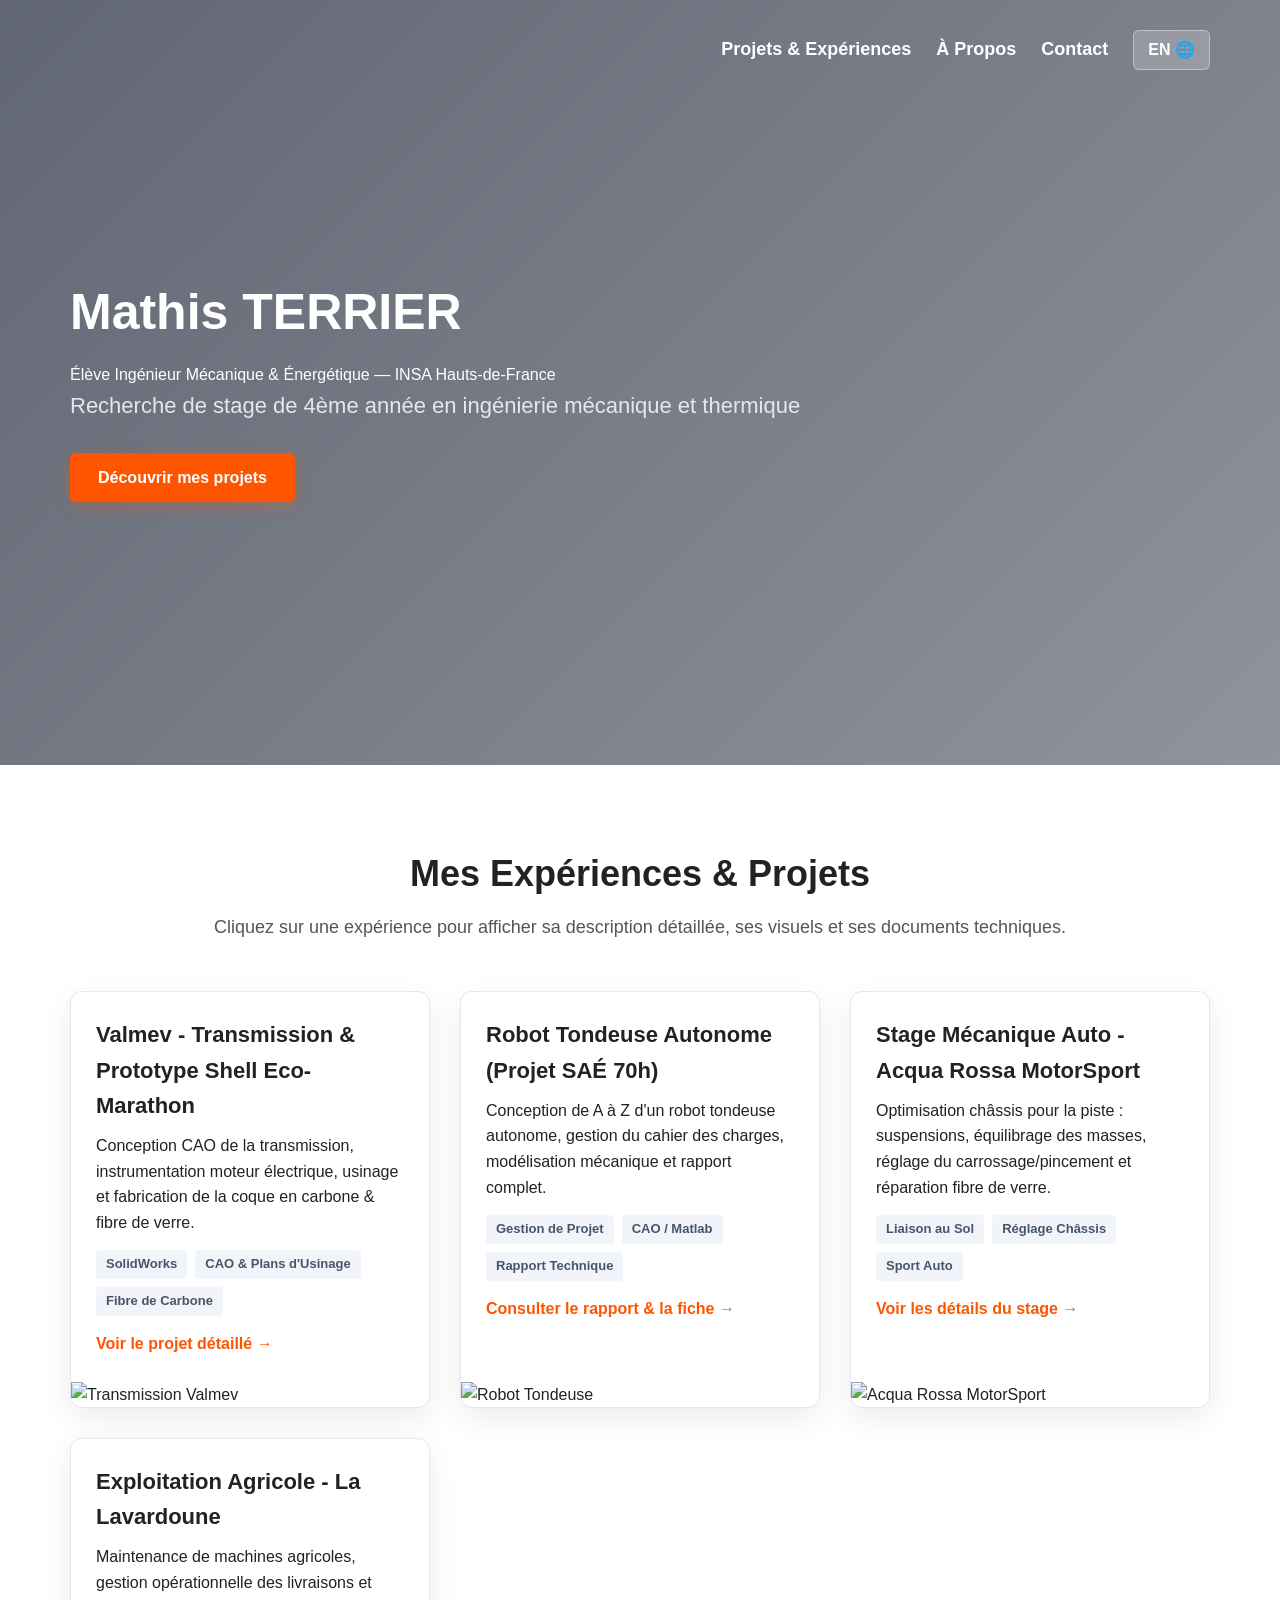
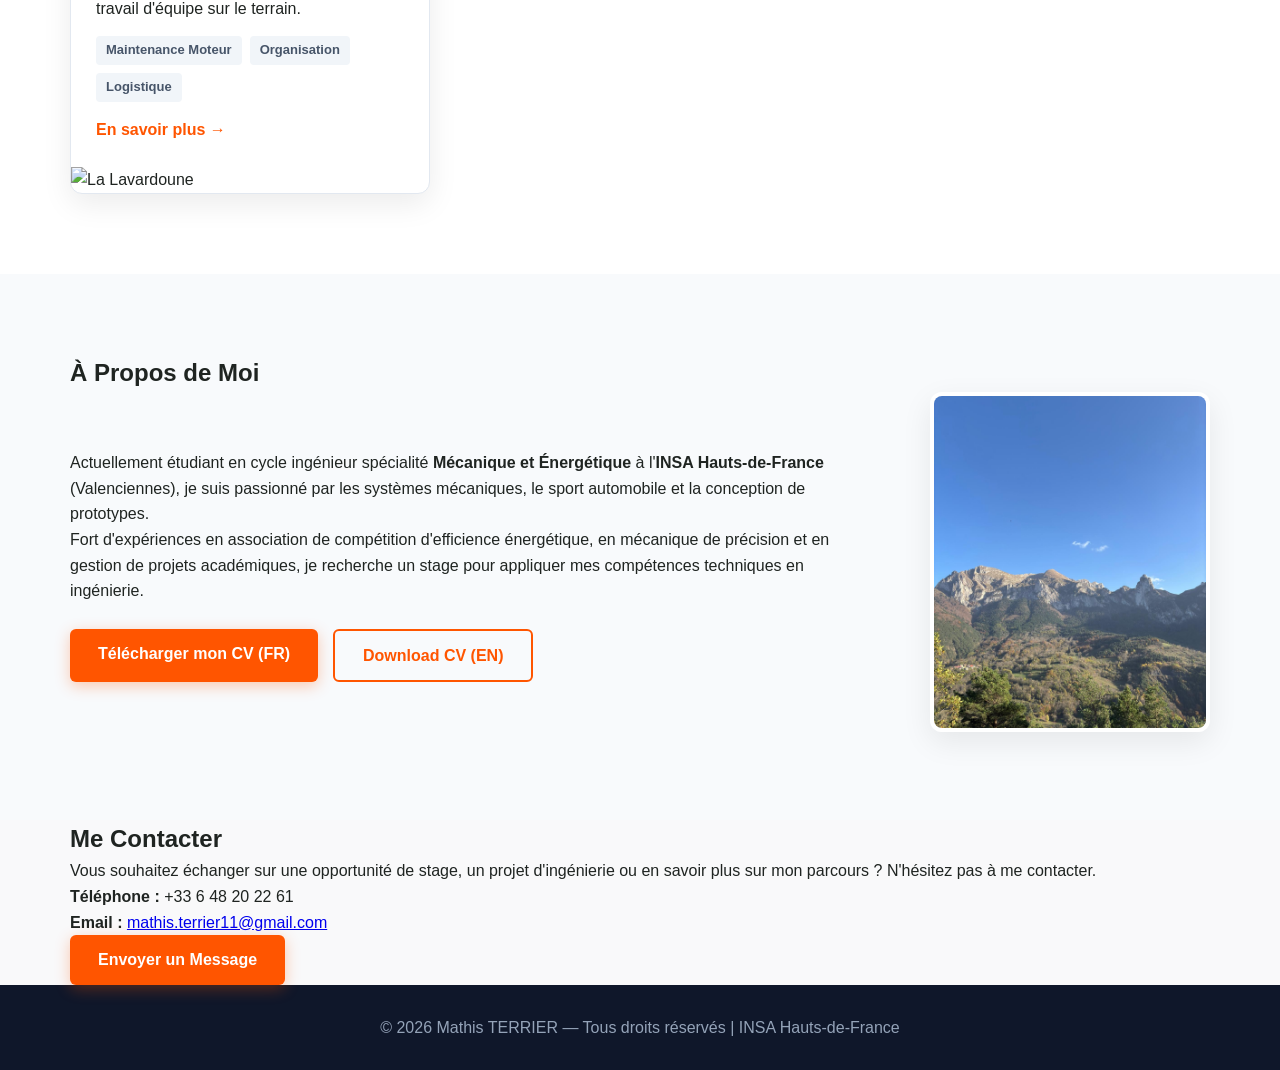
==== commit 952c7c57: "MaJ+correction" ====
--- a/index.html
+++ b/index.html
@@ -1,31 +1,26 @@
 <!DOCTYPE html>
 <html lang="fr">
-
 <head>
   <meta charset="UTF-8" />
   <meta name="viewport" content="width=device-width, initial-scale=1.0" />
-  <link rel="shortcut icon" type="image/png" href="./images/favicon.png" />
-
   <title>Mathis TERRIER | Élève Ingénieur Mécanique & Énergétique</title>
-
-  <meta name="description" content="Portfolio de Mathis Terrier, élève ingénieur en Mécanique et Énergétique à l'INSA Hauts-de-France. À la recherche d'un stage de 4ème année.">
-  <meta name="keywords" content="Mathis Terrier, Ingénieur, Mécanique, Énergétique, INSA, CAO, SolidWorks, Catia, Eco Shell Marathon, Stage, Valenciennes" />
+  <meta name="description" content="Portfolio de Mathis Terrier - Élève ingénieur INSA Hauts-de-France en Mécanique et Énergétique.">
   <link rel="stylesheet" href="index.css" />
 </head>
-
 <body>
 
   <!-- ***** Header ***** -->
-
   <header class="header" role="banner" id="top">
+    <div class="header__overlay"></div>
     <div class="row">
       <nav class="nav" role="navigation">
         <ul class="nav__items">
-          <li class="nav__item"><a href="#work" class="nav__link">Projets</a></li>
-          <li class="nav__item"><a href="#experience" class="nav__link">Expériences</a></li>
-          <li class="nav__item"><a href="#skills" class="nav__link">Formation & Compétences</a></li>
-          <li class="nav__item"><a href="#about" class="nav__link">À propos</a></li>
+          <li class="nav__item"><a href="#work" class="nav__link">Projets & Expériences</a></li>
+          <li class="nav__item"><a href="#about" class="nav__link">À Propos</a></li>
           <li class="nav__item"><a href="#contact" class="nav__link">Contact</a></li>
+          <li class="nav__item">
+            <a href="index_en.html" class="btn btn--lang">EN 🌐</a>
+          </li>
         </ul>
       </nav>
     </div>
@@ -34,98 +29,96 @@
         <h1 class="heading-primary">
           <span>Mathis TERRIER</span>
         </h1>
-        <p>Élève Ingénieur en Mécanique & Énergétique — INSA Hauts-de-France</p>
-        <p style="font-size: 1.8rem; opacity: 0.9; margin-top: -1.5rem; margin-bottom: 3rem;">
-          À la recherche d'un stage d'élève ingénieur de 4<sup>ème</sup> année
-        </p>
-        <div style="display: flex; gap: 1.5rem; flex-wrap: wrap;">
-          <a href="#contact" class="btn btn--pink">Me contacter</a>
-          <a href="./CV_FR_Mathis_Terrier.pdf" target="_blank" class="btn">Télécharger CV (FR)</a>
-          <a href="./CV_EN_Mathis_Terrier.pdf" target="_blank" class="btn">Télécharger CV (EN)</a>
-        </div>
+        <p>Élève Ingénieur Mécanique & Énergétique — INSA Hauts-de-France</p>
+        <p class="header__subtitle">Recherche de stage de 4ème année en ingénierie mécanique et thermique</p>
+        <a href="#work" class="btn btn--orange">Découvrir mes projets</a>
       </div>
     </div>
   </header>
 
   <main role="main">
 
-    <!-- ***** Projets ***** -->
-
+    <!-- ***** Expériences & Projets ***** -->
     <section class="work" id="work">
       <div class="row">
-        <h2>Projets & Réalisations</h2>
+        <h2>Mes Expériences & Projets</h2>
+        <p class="section-subtitle">Cliquez sur une expérience pour afficher sa description détaillée, ses visuels et ses documents techniques.</p>
+
         <div class="work__boxes">
 
-          <!-- Projet 1 -->
-          <div class="work__box">
+          <!-- Projet 1: Valmev -->
+          <div class="work__box work__box--clickable" onclick="location.href='experience-valmev.html';">
             <div class="work__text">
-              <h3>Eco Shell Marathon — Association Valmev</h3>
-              <p>
-                Conception et fabrication d'un prototype éco-efficient pour la compétition Shell Eco-marathon au sein de l'association étudiante Valmev.
-              </p>
+              <h3>Valmev - Transmission & Prototype Shell Eco-Marathon</h3>
+              <p>Conception CAO de la transmission, instrumentation moteur électrique, usinage et fabrication de la coque en carbone & fibre de verre.</p>
               <ul class="work__list">
-                <li>Conception CAO (SolidWorks & Catia) de la transmission et plans d'usinage</li>
-                <li>Création du circuit électrique & instrumentation moteur</li>
-                <li>Fabrication d'une coque aérodynamique en fibre de verre et carbone</li>
+                <li>SolidWorks</li>
+                <li>CAO & Plans d'Usinage</li>
+                <li>Fibre de Carbone</li>
               </ul>
-
               <div class="work__links">
-                <a href="#contact" class="link__text">
-                  En savoir plus <span>&rarr;</span>
-                </a>
+                <span class="link__text">Voir le projet détaillé &rarr;</span>
               </div>
             </div>
             <div class="work__image-box">
-              <img src="./images/project-1.png" class="work__image" alt="Projet Eco Shell Marathon" />
+              <img src="images/PXL 20240827_180700555.jpg" class="work__image" alt="Transmission Valmev" />
             </div>
           </div>
 
-          <!-- Projet 2 -->
-          <div class="work__box">
+          <!-- Projet 2: Robot Tondeuse -->
+          <div class="work__box work__box--clickable" onclick="location.href='experience-robot-tondeuse.html';">
             <div class="work__text">
-              <h3>Robot Tondeuse Autonome (SAE 70h)</h3>
-              <p>
-                Développement d'un robot tondeuse autonome de A à Z dans le cadre d'un projet académique d'ingénierie en équipe.
-              </p>
+              <h3>Robot Tondeuse Autonome (Projet SAÉ 70h)</h3>
+              <p>Conception de A à Z d'un robot tondeuse autonome, gestion du cahier des charges, modélisation mécanique et rapport complet.</p>
               <ul class="work__list">
-                <li>Rédaction du cahier des charges fonctionnel et étude des contraintes</li>
-                <li>Rigueur et gestion d'équipe sur un volume de 70 heures</li>
-                <li>Développement logiciel & modélisation de solutions (Matlab)</li>
+                <li>Gestion de Projet</li>
+                <li>CAO / Matlab</li>
+                <li>Rapport Technique</li>
               </ul>
-
               <div class="work__links">
-                <a href="#contact" class="link__text">
-                  En savoir plus <span>&rarr;</span>
-                </a>
+                <span class="link__text">Consulter le rapport & la fiche &rarr;</span>
               </div>
             </div>
             <div class="work__image-box">
-              <img src="./images/project-2.png" class="work__image" alt="Projet Robot Tondeuse" />
+              <img src="images/PXL 20260227_120752576.jpg" class="work__image" alt="Robot Tondeuse" />
             </div>
           </div>
 
-          <!-- Projet 3 -->
-          <div class="work__box">
+          <!-- Projet 3: Acqua Rossa -->
+          <div class="work__box work__box--clickable" onclick="location.href='experience-acqua-rossa.html';">
             <div class="work__text">
-              <h3>Configuration & Métrologie Piste — Acqua Rossa MotorSport</h3>
-              <p>
-                Configuration et préparation de véhicules de compétition pour l'optimisation des performances sur piste.
-              </p>
+              <h3>Stage Mécanique Auto - Acqua Rossa MotorSport</h3>
+              <p>Optimisation châssis pour la piste : suspensions, équilibrage des masses, réglage du carrossage/pincement et réparation fibre de verre.</p>
               <ul class="work__list">
-                <li>Optimisation du comportement châssis et réglage des suspensions</li>
-                <li>Équilibrage des masses et abaissement du centre de gravité</li>
-                <li>Ajustement de la géométrie (pincement, ouverture, carrossage)</li>
-                <li>Réparation de carrosserie en matériau composite (fibre de verre)</li>
+                <li>Liaison au Sol</li>
+                <li>Réglage Châssis</li>
+                <li>Sport Auto</li>
               </ul>
-
               <div class="work__links">
-                <a href="#contact" class="link__text">
-                  En savoir plus <span>&rarr;</span>
-                </a>
+                <span class="link__text">Voir les détails du stage &rarr;</span>
               </div>
             </div>
             <div class="work__image-box">
-              <img src="./images/project-3.png" class="work__image" alt="Préparation Automobile" />
+              <img src="images/PXL 20260227_120809608~2.jpg" class="work__image" alt="Acqua Rossa MotorSport" />
+            </div>
+          </div>
+
+          <!-- Projet 4: La Lavardoune -->
+          <div class="work__box work__box--clickable" onclick="location.href='experience-ferme.html';">
+            <div class="work__text">
+              <h3>Exploitation Agricole - La Lavardoune</h3>
+              <p>Maintenance de machines agricoles, gestion opérationnelle des livraisons et travail d'équipe sur le terrain.</p>
+              <ul class="work__list">
+                <li>Maintenance Moteur</li>
+                <li>Organisation</li>
+                <li>Logistique</li>
+              </ul>
+              <div class="work__links">
+                <span class="link__text">En savoir plus &rarr;</span>
+              </div>
+            </div>
+            <div class="work__image-box">
+              <img src="images/PXL 20241221_150525461~2.jpg" class="work__image" alt="La Lavardoune" />
             </div>
           </div>
 
@@ -133,206 +126,51 @@
       </div>
     </section>
 
-    <!-- ***** Expériences ***** -->
-
-    <section class="experience" id="experience">
-      <div class="row">
-        <h2>Expériences & Engagements</h2>
-        <div class="experience__grid">
-
-          <div class="experience__card">
-            <div class="experience__header">
-              <h3>Trésorier — Aumônerie des Étudiants de Valenciennes</h3>
-              <span class="experience__date">2025 – 2026</span>
-            </div>
-            <ul>
-              <li>Gestion et contrôle du budget annuel de l'association</li>
-              <li>Organisation d'activités et d'événements sous contraintes budgétaires</li>
-              <li>Communication interne et suivi comptable (Google Sheets)</li>
-            </ul>
-          </div>
-
-          <div class="experience__card">
-            <div class="experience__header">
-              <h3>Stage / CDD Ouvrier Agricole — Ferme La Lavardoune</h3>
-              <span class="experience__date">Étés 2023 à 2025 (1 mois / an)</span>
-            </div>
-            <ul>
-              <li>Surveillance, conduite et maintenance de machines agricoles</li>
-              <li>Gestion des commandes et livraisons clients</li>
-              <li>Travail en équipe et adaptation aux contraintes opérationnelles du terrain</li>
-            </ul>
-          </div>
-
-          <div class="experience__card">
-            <div class="experience__header">
-              <h3>Projet Humanitaire & Pèlerinage — Togo</h3>
-              <span class="experience__date">Juillet 2026 (3 semaines)</span>
-            </div>
-            <ul>
-              <li>Participation active à un projet caritatif communautaire local</li>
-              <li>Développement de l'adaptabilité, de l'ouverture d'esprit et du travail d'équipe</li>
-            </ul>
-          </div>
-
-          <div class="experience__card">
-            <div class="experience__header">
-              <h3>Stage Mécanique Auto — Acqua Rossa MotorSport</h3>
-              <span class="experience__date">Mai 2021</span>
-            </div>
-            <ul>
-              <li>Apprentissage de la mécanique automobile et entretien de précision</li>
-              <li>Réparation de carrosseries composites et configurations châssis</li>
-            </ul>
-          </div>
-
-        </div>
-      </div>
-    </section>
-
-    <!-- ***** Formation & Compétences ***** -->
-
-    <section class="skills" id="skills">
-      <div class="row">
-        <h2>Formation & Compétences</h2>
-        
-        <div class="skills__columns">
-          <div class="skills__col">
-            <h3>Formation Académique</h3>
-            <div class="skills__item">
-              <h4>Diplôme d'Ingénieur — Mécanique & Énergétique</h4>
-              <p><strong>INSA Hauts-de-France</strong> | 2026 – 2029 (Diplôme prévu en 2029)</p>
-            </div>
-            <div class="skills__item">
-              <h4>Classe Préparatoire Intégrée</h4>
-              <p><strong>INSA Hauts-de-France</strong> | 2024 – 2026</p>
-              <p class="skills__sub">Sciences et Humanités pour l'Ingénieur</p>
-            </div>
-            <div class="skills__item">
-              <h4>Baccalauréat Général (Mention Bien)</h4>
-              <p><strong>Lycée Polyvalent Vaucanson (Grenoble)</strong> | Spécialités Mathématiques & Physique-Chimie</p>
-            </div>
-          </div>
-
-          <div class="skills__col">
-            <h3>Compétences Techniques</h3>
-            
-            <div class="skills__category">
-              <h4>Conception & CAO (CAD)</h4>
-              <div class="tags">
-                <span class="tag">SolidWorks</span>
-                <span class="tag">Catia</span>
-                <span class="tag">Modélisation de pièces</span>
-                <span class="tag">Assemblages</span>
-                <span class="tag">Mise en plan</span>
-                <span class="tag">Tolérancement géométrique</span>
-                <span class="tag">Plans d'usinage</span>
-              </div>
-            </div>
-
-            <div class="skills__category">
-              <h4>Logiciels & Outils</h4>
-              <div class="tags">
-                <span class="tag">Matlab (Automatisation)</span>
-                <span class="tag">Google Sheets (Comptabilité)</span>
-                <span class="tag">Prototypage & Usinage</span>
-                <span class="tag">Matériaux Composites</span>
-              </div>
-            </div>
-
-            <div class="skills__category">
-              <h4>Langues & Centres d'Intérêt</h4>
-              <div class="tags">
-                <span class="tag">Français (Natif)</span>
-                <span class="tag">Anglais (B1)</span>
-                <span class="tag">Espagnol (A2)</span>
-                <span class="tag">Sport Automobile</span>
-                <span class="tag">Voyages</span>
-                <span class="tag">Sports</span>
-              </div>
-            </div>
-          </div>
-        </div>
-
-      </div>
-    </section>
-
     <!-- ***** About ***** -->
-
     <section class="about" id="about">
       <div class="row">
         <h2>À Propos de Moi</h2>
         <div class="about__content">
           <div class="about__text">
             <p>
-              Élève ingénieur en Mécanique et Énergétique à l'INSA Hauts-de-France, je suis passionné par la conception technique, la mécanique de précision et l'innovation technologique.
+              Actuellement étudiant en cycle ingénieur spécialité <strong>Mécanique et Énergétique</strong> à l'<strong>INSA Hauts-de-France</strong> (Valenciennes), je suis passionné par les systèmes mécaniques, le sport automobile et la conception de prototypes.
             </p>
             <p>
-              Mon parcours allie solide socle théorique en classe préparatoire intégrée et réalisations pratiques concrètes : conception CAO sous SolidWorks et Catia, fabrication composite, préparation de véhicules de compétition et gestion de projet.
+              Fort d'expériences en association de compétition d'efficience énergétique, en mécanique de précision et en gestion de projets académiques, je recherche un stage pour appliquer mes compétences techniques en ingénierie.
             </p>
-            <p>
-              À la recherche d'un stage d'élève ingénieur de 4<sup>ème</sup> année, je suis motivé pour mettre ma rigueur, ma curiosité et mon sens du travail en équipe au service de projets industriels ou techniques stimulants.
-            </p>
-            
-            <div style="margin-top: 3rem; display: flex; gap: 1.5rem; flex-wrap: wrap;">
-              <a href="./CV_FR_Mathis_Terrier.pdf" target="_blank" class="btn">Voir CV (Français)</a>
-              <a href="./CV_EN_Mathis_Terrier.pdf" target="_blank" class="btn">Voir CV (English)</a>
+            <div class="about__btns">
+              <a href="CV_FR_Mathis_Terrier.pdf" target="_blank" class="btn btn--orange">Télécharger mon CV (FR)</a>
+              <a href="CV_EN_Mathis_Terrier.pdf" target="_blank" class="btn btn--outline">Download CV (EN)</a>
             </div>
           </div>
 
           <div class="about__photo-container">
-            <div class="about__avatar-placeholder">
-              <span>MT</span>
-            </div>
+            <img class="about__photo" src="images/IMG-20241030-WA0024.jpg" alt="Mathis Terrier" />
           </div>
+        </div>
+      </div>
+    </section>
+
+    <!-- ***** Contact ***** -->
+    <section class="contact" id="contact">
+      <div class="row">
+        <h2>Me Contacter</h2>
+        <div class="contact__info">
+          <p>Vous souhaitez échanger sur une opportunité de stage, un projet d'ingénierie ou en savoir plus sur mon parcours ? N'hésitez pas à me contacter.</p>
+          <div class="contact__details">
+            <p><strong>Téléphone :</strong> +33 6 48 20 22 61</p>
+            <p><strong>Email :</strong> <a href="mailto:mathis.terrier11@gmail.com" class="link">mathis.terrier11@gmail.com</a></p>
+          </div>
+          <a href="mailto:mathis.terrier11@gmail.com" class="btn btn--orange">Envoyer un Message</a>
         </div>
       </div>
     </section>
   </main>
 
-  <!-- ***** Contact ***** -->
-
-  <section class="contact" id="contact">
+  <footer class="footer">
     <div class="row">
-      <h2>Me Contacter</h2>
-      <div class="contact__info">
-        <p>
-          Vous avez une opportunité de stage de 4<sup>ème</sup> année en mécanique, énergétique ou ingénierie ? Vous souhaitez en savoir plus sur mes compétences et mes projets ? Contactez-moi directement :
-        </p>
-        <div class="contact__details">
-          <p><strong>Email :</strong> <a href="mailto:Mathis.terrier11@gmail.com" class="link">Mathis.terrier11@gmail.com</a></p>
-          <p><strong>Téléphone :</strong> <a href="tel:+33648202261" class="link">+33 6 48 20 22 61</a></p>
-          <p><strong>Localisation :</strong> Valenciennes / Grenoble, France</p>
-        </div>
-        <div style="margin-top: 3rem;">
-          <a href="mailto:Mathis.terrier11@gmail.com" class="btn btn--pink">Envoyer un e-mail</a>
-        </div>
-      </div>
-    </div>
-  </section>
-
-  <!-- ***** Footer ***** -->
-
-  <footer role="contentinfo" class="footer">
-    <div class="row">
-      <ul class="footer__social-links">
-        <li class="footer__social-link-item">
-          <a href="mailto:Mathis.terrier11@gmail.com" title="Envoyer un e-mail">
-            <img src="./images/heart.svg" class="footer__social-image" alt="Email">
-          </a>
-        </li>
-      </ul>
-
-      <p>
-        &copy; 2026 Mathis TERRIER — Portfolio Élève Ingénieur INSA Hauts-de-France.
-      </p>
+      <p>&copy; 2026 Mathis TERRIER — Tous droits réservés | INSA Hauts-de-France</p>
     </div>
   </footer>
-
-  <a href="#top" class="back-to-top" title="Retour en haut">
-    <img src="./images/arrow-up.svg" alt="Retour en haut" class="back-to-top__image"/>
-  </a>
-  <script src="./index.js"></script>
 </body>
-
-</html>
+</html>
--- a/index.css
+++ b/index.css
@@ -1,778 +1,85 @@
-/* --------------------------------------- */
-/* ----- Basic Setup ----- */
-/* --------------------------------------- */
-
-@font-face {
-    font-family: 'Hk Grotesk';
-    font-style: normal;
-    font-weight: 400;
-    src: url('./fonts/HKGrotesk-Regular.woff') format('woff');
+:root {
+  --racing-orange: #FF5500;
+  --racing-orange-hover: #E04800;
+  --bg-light: #F9F9FA;
+  --bg-card: #FFFFFF;
+  --text-dark: #1F2421;
+  --text-muted: #555555;
+  --border-light: #E2E8F0;
+  --shadow: 0 10px 30px rgba(0, 0, 0, 0.08);
+  --container-max-width: 1180px;
 }
 
-@font-face {
-    font-family: 'Jost';
-    font-style: normal;
-    font-weight: 400;
-    src: url('./fonts/Jost-Regular.ttf') format('woff');
+* { margin: 0; padding: 0; box-sizing: border-box; }
+html { font-size: 62.5%; scroll-behavior: smooth; }
+body { font-size: 1.6rem; font-family: 'HK Grotesk', 'Segoe UI', sans-serif; color: var(--text-dark); background-color: var(--bg-light); line-height: 1.6; }
+.row { max-width: var(--container-max-width); margin: 0 auto; padding: 0 2rem; }
+
+/* Header & Fond d'écran pointant vers le dossier images */
+.header {
+  position: relative;
+  background: url('images/PXL 20261026 170956442.PANO.jpg') no-repeat center center / cover;
+  min-height: 85vh;
+  display: flex;
+  flex-direction: column;
+  justify-content: space-between;
+  padding: 3rem 0 6rem 0;
+  color: #ffffff;
 }
 
-* {
-    margin: 0;
-    padding: 0;
-    box-sizing: inherit;
+.header__overlay {
+  position: absolute;
+  top: 0; left: 0; right: 0; bottom: 0;
+  background: linear-gradient(135deg, rgba(15, 23, 42, 0.65), rgba(15, 23, 42, 0.45));
+  z-index: 1;
 }
 
-:root {
-    --font-size-small: 1.8rem;
-    --font-size-normal: 2.2rem;
-    --font-size-medium: 2.8rem;
-    --font-size-medium-1: 3.6rem;
-    --font-size-large: 5.5rem;
-    --font-size-huge: 7.5rem;
-    --font-stack: 'Hk Grotesk', sans-serif;
+.header .row { position: relative; z-index: 2; width: 100%; }
+.nav { display: flex; justify-content: flex-end; }
+.nav__items { display: flex; list-style: none; align-items: center; gap: 2.5rem; }
+.nav__link { color: #ffffff; text-decoration: none; font-weight: 600; font-size: 1.8rem; transition: color 0.3s; }
+.nav__link:hover { color: var(--racing-orange); }
 
-    --line-height-normal: 1.7;
-    --line-height-small: 1.2;
-
-    --black: #000;
-    --pink: #ff3258;
-    --white: #f0e9f2;
-    --white-1: #e5e5e6da;
-
-
-    --container-max-width: 1180px;
-    --container-normal-width: 800px;
-    --container-medium-width: 700px; 
-    --container-small-width: 500px;
-
-    --gutter-huge: 12rem;
-    --gutter-medium: 6rem;
-    --gutter-normal: 3rem;
-    --gutter-small-1: 2.5rem;
-    --gutter-small: 2rem;
-
-    --border-light: 1px solid rgb(36, 35, 35);
-}
-
-html {
-    font-size: 62.5%; /* (16/10)*100 = 62.5% => 1rem = 10px */
-    box-sizing: border-box;
-    scroll-behavior: smooth;
-}
-
-@media(max-width: 1000px) {
-    html {
-        font-size: 52%;
-    }
-}
-
-body {
-    font-size: var(--font-size-small);
-    font-family: var(--font-stack);
-    font-weight: 400;
-    color: var(--white-1);
-    line-height: var(--line-height-normal);
-    background: var(--black);
-    overflow-x: hidden;
-}
-
-.row {
-    max-width: var(--container-max-width);
-    margin: 0 auto;
-}
-
-@media(max-width: 1340px) {
-    .row {
-        max-width: 1100px;
-    }
-}
-
-@media(max-width: 1240px) {
-    .row {
-        padding: 0 var(--gutter-medium);
-    }
-}
-
-@media(max-width: 600px) {
-    .row {
-        padding: 0 var(--gutter-normal);
-    }
-}
-
-@media(max-width: 600px) {
-    .row {
-        padding: 0 var(--gutter-small);
-    }
-}
-
-section {
-    padding: var(--gutter-huge) 0;
-    border-bottom: var(--border-light);
-}
-
-img {
-    object-fit: contain;
-    max-width: 100%;
-}
-
-/* --------------------------------------- */
-/* ----- Headlines and Paragraphs ----- */
-/* --------------------------------------- */
-
-h1,
-h2,
-h3 {
-    font-family: 'Jost', sans-serif;
-    font-weight: 400;
-    line-height: var(--line-height-small);
-    color: var(--white);
-}
-
-.heading-primary {
-    line-height: 1;
-    font-size: var(--font-size-huge);
-    font-weight: 400;
-}
-
-@media(max-width: 900px) {
-    .heading-primary {
-        font-size: 6.5rem;
-    }
-}
-
-h2 {
-    font-size: var(--font-size-large);
-    margin-bottom: var(--gutter-medium);
-}
-
-h2::after {
-    content: '';
-    display: block;
-    height: 2px;
-    width: 10rem;
-    background: var(--pink);
-    margin: var(--gutter-small) 0;
-}
-
-h3 {
-    font-size: var(--font-size-medium-1);
-    margin-bottom: var(--gutter-small);
-}
-
-@media(max-width: 500px) {
-    .heading-primary {
-        font-size: var(--font-size-large);
-    }
-
-    h2 {
-        font-size: var(--font-size-medium-1);
-    }
-
-    h3 {
-        font-size: var(--font-size-medium);
-    }
-}
-
-p {
-    margin: var(--gutter-small-1) 0;
-}
-
-@media(max-width: 900px) {
-    p { 
-        max-width: var(--container-small-width);
-    }
-}
-
-/* --------------------------------------- */
-/* ----- Buttons and Links ----- */
-/* --------------------------------------- */
-
-a {
-    color: var(--white);
-    font-weight: 400;
-    font-family: 'Jost', sans-serif;
-    transition: all .2s;
-    outline: 2px solid transparent;
-}
-
-::-moz-focus-inner {
-    border: 0;
-}
-
-button:focus,
-a:focus {
-    outline: 2px solid var(--pink);
-}
-
-body:not(.user-is-tabbing) button:focus,
-body:not(.user-is-tabbing) a:focus {
-    outline: none;
-}
-
-.link:hover {
-    color: var(--pink);
-}
+.header__text-box { margin-top: auto; margin-bottom: auto; }
+.heading-primary span { font-size: 5rem; font-weight: 800; display: block; margin-bottom: 1rem; }
+.header__subtitle { font-size: 2.2rem; margin-bottom: 3rem; color: #E2E8F0; }
 
 .btn {
-    position: relative;
-    display: inline-block;
-    padding: 1rem 4.2rem;
-    text-decoration: none;
-    color: inherit;
-    border: 1px solid  var(--pink);
-    font-weight: 400;
+  display: inline-block;
+  padding: 1.2rem 2.8rem;
+  border-radius: 6px;
+  font-weight: 700;
+  font-size: 1.6rem;
+  text-decoration: none;
+  transition: all 0.3s ease;
+  cursor: pointer;
+  border: none;
 }
+.btn--orange { background-color: var(--racing-orange); color: #ffffff !important; box-shadow: 0 4px 15px rgba(255, 85, 0, 0.3); }
+.btn--orange:hover { background-color: var(--racing-orange-hover); transform: translateY(-2px); }
+.btn--outline { border: 2px solid var(--racing-orange); color: var(--racing-orange); background: transparent; }
+.btn--lang { background-color: rgba(255, 255, 255, 0.2); color: #fff; border: 1px solid rgba(255, 255, 255, 0.4); padding: 0.6rem 1.4rem; }
 
-.btn:focus {
-    outline: none;
-}
+.work { padding: 8rem 0; background-color: #ffffff; }
+.work h2 { font-size: 3.6rem; margin-bottom: 1rem; text-align: center; }
+.section-subtitle { text-align: center; font-size: 1.8rem; color: var(--text-muted); margin-bottom: 5rem; }
+.work__boxes { display: grid; grid-template-columns: repeat(auto-fit, minmax(320px, 1fr)); gap: 3rem; }
+.work__box { background: var(--bg-card); border: 1px solid var(--border-light); border-radius: 12px; overflow: hidden; box-shadow: var(--shadow); transition: transform 0.3s, box-shadow 0.3s; cursor: pointer; display: flex; flex-direction: column; }
+.work__box:hover { transform: translateY(-8px); box-shadow: 0 15px 35px rgba(255, 85, 0, 0.15); border-color: var(--racing-orange); }
+.work__text { padding: 2.5rem; flex-grow: 1; }
+.work__text h3 { font-size: 2.2rem; margin-bottom: 1rem; color: var(--text-dark); }
+.work__list { display: flex; flex-wrap: wrap; gap: 0.8rem; list-style: none; margin: 1.5rem 0; }
+.work__list li { background: #F1F5F9; padding: 0.4rem 1rem; border-radius: 4px; font-size: 1.3rem; font-weight: 600; color: #475569; }
+.work__links .link__text { color: var(--racing-orange); font-weight: 700; }
+.work__image-box img { width: 100%; height: 220px; object-fit: cover; }
 
-.btn::after {
-    content: '';
-    display: block;
-    position: absolute;
-    top: 0;
-    left: 0;
-    right: 100%;
-    background: var(--white);
-    height: 100%;
-    z-index: -1;
-    transition: all 0.2s cubic-bezier(1, 0.68, 0.16, 0.9);
-}
+.about { padding: 8rem 0; background: #F8FAFC; }
+.about__content { display: flex; align-items: center; gap: 5rem; }
+.about__photo { width: 280px; height: 340px; object-fit: cover; border-radius: 12px; box-shadow: var(--shadow); border: 4px solid #ffffff; }
+.about__btns { margin-top: 2.5rem; display: flex; gap: 1.5rem; }
 
-.btn:hover::after,
-.btn:focus::after {
-    right: 0;
-    background: var(--pink);
-}
-
-.btn--pink {
-    background: var(--pink);
-    transition: all 0.2s;
-}
-
-.btn--pink::after {
-    display: none;
-}
-
-.btn--pink:hover,
-.btn--pink:focus {
-    background: transparent;
-}
-
-.link__text {
-    position: relative;
-    display: inline-block;
-    padding: .6rem;
-    color: inherit;
-    text-decoration: none;
-    border-bottom: 1px solid var(--pink);
-}
-
-.link__text::after {
-    content: '';
-    display: block;
-    position: absolute;
-    top: 0;
-    left: 0;
-    right: 100%;
-    background: var(--white);
-    height: 100%;
-    z-index: -1;
-    transition: all 0.2s cubic-bezier(1, 0.68, 0.16, 0.9);
-}
-
-.link__text:focus {
-    outline: none;
-}
-
-.link__text:hover::after,
-.link__text:focus:after {
-    right: 0;
-    background: var(--pink);
-}
-
-.link__text span {
-    padding-left: 1rem;
-    font-family: sans-serif;
-}
-
-/* ----- Back to Top ----- */
-
-.back-to-top {
-    position: fixed;
-    bottom: 4rem;
-    right: 4rem;
-    display: flex;
-    justify-content: center;
-    align-items: center;
-    height: 5.5rem;
-    width: 5.5rem;
-    background-color: var(--pink);
-    border-radius: 50%;
-    z-index: 10;
-    visibility: hidden;
-    transition: all .4s;
-}
-
-.back-to-top__image {
-    height: 70%;
-}
-
-@media(max-width: 900px) {
-    .back-to-top {
-        right: 2rem;
-    }
-}
-
-@media(max-width: 500px) {
-    .back-to-top {
-        right: 1rem;
-    }
-}
-
-/* --------------------------------------- */
-/* ----- Navigation ----- */
-/* --------------------------------------- */
-
-.nav {
-    display: flex;
-    justify-content: flex-end;
-    padding: var(--gutter-normal) 0;
-}
-
-.nav__items {
-    display: flex;
-    list-style: none;
-}
-
-.nav__item:not(:last-child) {
-    margin-right: var(--gutter-medium);
-}
-
-@media(max-width: 500px) {
-    .nav {
-        justify-content: center;
-    }
-}
-
-@media(max-width: 400px) {
-    .nav__item:not(:last-child) {
-        margin-right: var(--gutter-normal);
-    }
-}
-
-@media(max-width: 300px) {
-    .nav {
-        font-size: var(--font-size-small);
-    }
-}
-
-.nav__link {
-    position: relative;
-    display: inline-block;
-    padding: 1rem 0;
-    text-decoration: none;
-    color: inherit;
-    transition: all .2s;
-}
-
-.nav__link::after {
-    content: '';
-    position: absolute;
-    bottom: 0;
-    left: 0;
-    right: 100%;
-    display: inline-block;
-    height: 1rem;
-    background: var(--white);
-    transition: all 0.25s cubic-bezier(1, 0.68, 0.16, 0.9);
-}
-
-.nav__link:hover {
-    color: var(--pink);
-}
-
-.nav__link:hover::after {
-    right: 0;
-    height: 2px;
-    background: var(--pink);
-}
-
-/* --------------------------------------- */
-/* ----- Header ----- */
-/* --------------------------------------- */
-
-.header {
-    background: linear-gradient(rgba(0,0,0, .1), rgba(0,0,0, .4)), 
-        url('./images/header.jpg');
-    height: 100vh;
-    background-size: cover;
-    background-position: center;
-    background-attachment: fixed;
-    font-size: var(--font-size-normal);
-}
-
-.header__text {
-    position: absolute;
-    top: 50%;
-    transform: translateY(-50%);
-}
-
-.header__text p {
-    margin: 1.5rem 0 3.5rem;
-    max-width: var(--container-medium-width);
-    font-family: 'Jost', sans-serif;
-    font-size: var(--font-size-medium);
-}
-
-@media(max-width: 500px) {
-    .header {
-        text-align: center;
-    }
-
-    .header__text p {
-        transform: scale(.8);
-    }
-}
-
-/* --------------------------------------- */
-/* ----- Work ----- */
-/* --------------------------------------- */
-
-.work__box {
-    display: flex;
-    align-items: center;
-}
-
-@media(max-width: 900px) {
-    .work__box {
-        align-items: initial;
-        flex-direction: column-reverse;
-    }
-}
-
-.work__box:not(:last-child) {
-    margin-bottom: 25rem;
-}
-
-@media(max-width: 500px) {
-    .work__box:not(:last-child) {
-        margin-bottom: 20rem;
-    }
-}
-
-.work__links {
-    display: flex;
-    align-items: center;
-}
-
-.work__text {
-    flex: 0 0 30%;
-}
-
-.work__list {
-    /* list-style-type: square; */
-    list-style-position: inside;
-    margin-bottom: var(--gutter-normal);
-}
-
-.work__code {
-    display: block;
-    height: 3rem;
-    margin-left: var(--gutter-normal);
-    transition: all .3s;
-}
-
-.work__code:hover {
-    transform: scale(1.2);
-}
-
-.work__image-box {
-    margin-bottom: var(--gutter-normal);
-}
-
-@media(min-width: 901px) {
-    .work__image-box {
-        flex: 1;
-        margin: 0 0 0 10rem;
-    }
-}
-
-@media(max-width: 900px) {
-    .work__code {
-        height: 4rem;
-    }
-}
-
-/* --------------------------------------- */
-/* ----- Clients ----- */
-/* --------------------------------------- */
-
-.client__logos {
-    display: flex;
-    justify-content: space-between;
-    filter: invert(100%) grayscale(100%) opacity(.8);
-}
-
-.client__logo {
-    height: 6.5rem;
-    max-width: 18rem;
-}
-
-@media(max-width: 1240px) {
-    .client__logos {
-        overflow-x: scroll;
-        padding: var(--gutter-normal);
-    }
-
-    .client__logo:not(:last-of-type) {
-        margin-right: var(--gutter-medium);
-    }
-}
-
-/* --------------------------------------- */
-/* ----- About ----- */
-/* --------------------------------------- */
-
-.about__content {
-    display: flex;
-    flex-direction: row-reverse;
-    align-items: center;
-}
-
-@media(max-width: 900px) {
-    .about__content {
-        flex-direction: column-reverse;
-        align-items: initial;
-    }
-}
-
-.about__photo-container {
-    margin-bottom: var(--gutter-normal);
-}
-
-@media(min-width: 901px) {
-    .about__text {
-        flex: 0 0 35%;
-    }
-    
-    .about__photo-container {
-        flex: 1;
-        margin: 0 var(--gutter-huge) 0 0;
-    }
-}
-
-/* --------------------------------------- */
-/* ----- Contact ----- */
-/* --------------------------------------- */
-
-.contact__info {
-    max-width: var(--container-medium-width);
-}
-
-/* --------------------------------------- */
-/* ----- Footer ----- */
-/* --------------------------------------- */
-
-.footer {
-    text-align: center;
-    padding: var(--gutter-medium) 0 var(--gutter-normal);
-}
-
-.footer__social-links {
-    display: flex;
-    justify-content: center;
-    padding: var(--gutter-normal) 0;
-    list-style: none;
-}
-
-.footer__social-link-item:not(:last-of-type) {
-    margin-right: var(--gutter-small);
-}
-
-.footer__social-image {
-    height: 4rem;
-}
-
-.footer__github-buttons {
-    display: flex;
-    justify-content: center;
-}
-
-.footer__github-buttons iframe {
-    height: 2.5rem;
-    width: 84px;
-    transform: translateY(3px);
-}
-
-@media(max-width: 500px) {
-    .footer {
-        padding: var(--gutter-medium) 0;
-    } 
-}
-
-
-/* --------------------------------------- */
-/* ----- Experience Section Additions ----- */
-/* --------------------------------------- */
-
-.experience__grid {
-    display: grid;
-    grid-template-columns: repeat(auto-fit, minmax(320px, 1fr));
-    gap: 3rem;
-    margin-top: var(--gutter-medium);
-}
-
-.experience__card {
-    background: #111113;
-    border: 1px solid #28282e;
-    padding: 3rem;
-    border-radius: 8px;
-    transition: transform 0.3s ease, border-color 0.3s ease;
-}
-
-.experience__card:hover {
-    transform: translateY(-5px);
-    border-color: var(--pink);
-}
-
-.experience__header {
-    margin-bottom: 2rem;
-}
-
-.experience__header h3 {
-    font-size: 2.2rem;
-    color: var(--white);
-    margin-bottom: 0.5rem;
-}
-
-.experience__date {
-    display: inline-block;
-    font-size: 1.4rem;
-    color: var(--pink);
-    font-weight: 500;
-}
-
-.experience__card ul {
-    list-style-position: inside;
-    color: var(--white-1);
-    font-size: 1.6rem;
-    line-height: 1.6;
-}
-
-.experience__card li {
-    margin-bottom: 1rem;
-}
-
-/* --------------------------------------- */
-/* ----- Skills Section Additions ----- */
-/* --------------------------------------- */
-
-.skills__columns {
-    display: grid;
-    grid-template-columns: 1fr 1fr;
-    gap: 5rem;
-    margin-top: var(--gutter-medium);
-}
-
-@media(max-width: 900px) {
-    .skills__columns {
-        grid-template-columns: 1fr;
-        gap: 4rem;
-    }
-}
-
-.skills__col h3 {
-    font-size: 2.6rem;
-    margin-bottom: 3rem;
-    border-bottom: 1px solid #28282e;
-    padding-bottom: 1rem;
-}
-
-.skills__item {
-    margin-bottom: 2.5rem;
-}
-
-.skills__item h4 {
-    font-size: 2rem;
-    color: var(--white);
-    margin-bottom: 0.5rem;
-}
-
-.skills__item p {
-    margin: 0.5rem 0;
-    font-size: 1.6rem;
-    color: var(--white-1);
-}
-
-.skills__sub {
-    color: #a0a0a5 !important;
-    font-style: italic;
-}
-
-.skills__category {
-    margin-bottom: 3rem;
-}
-
-.skills__category h4 {
-    font-size: 1.8rem;
-    color: var(--white);
-    margin-bottom: 1.2rem;
-}
-
-.tags {
-    display: flex;
-    flex-wrap: wrap;
-    gap: 1rem;
-}
-
-.tag {
-    background: #1c1c22;
-    color: var(--white);
-    padding: 0.6rem 1.4rem;
-    border-radius: 20px;
-    font-size: 1.4rem;
-    border: 1px solid #33333d;
-    transition: all 0.2s;
-}
-
-.tag:hover {
-    border-color: var(--pink);
-    color: var(--pink);
-}
-
-/* --------------------------------------- */
-/* ----- Avatar Placeholder & Details ----- */
-/* --------------------------------------- */
-
-.about__avatar-placeholder {
-    width: 260px;
-    height: 260px;
-    border-radius: 50%;
-    background: linear-gradient(135deg, #1c1c22 0%, #2e1020 100%);
-    border: 3px solid var(--pink);
-    display: flex;
-    align-items: center;
-    justify-content: center;
-    margin: 0 auto;
-    box-shadow: 0 10px 30px rgba(255, 50, 88, 0.2);
-}
-
-.about__avatar-placeholder span {
-    font-size: 7rem;
-    font-family: 'Jost', sans-serif;
-    font-weight: bold;
-    color: var(--pink);
-    letter-spacing: 2px;
-}
-
-.contact__details {
-    margin-top: 2rem;
-    font-size: 1.8rem;
-    line-height: 1.8;
-}
-
-.contact__details p {
-    margin: 1rem 0;
-}
+.detail-page { padding: 6rem 0; }
+.gallery { display: grid; grid-template-columns: repeat(auto-fit, minmax(280px, 1fr)); gap: 2rem; margin-top: 2rem; }
+.gallery__img { width: 100%; height: 200px; object-fit: cover; border-radius: 8px; }
+.pdf-links { display: flex; flex-wrap: wrap; gap: 1.5rem; margin-top: 1.5rem; }
+.footer { background: #0F172A; color: #94A3B8; padding: 3rem 0; text-align: center; }
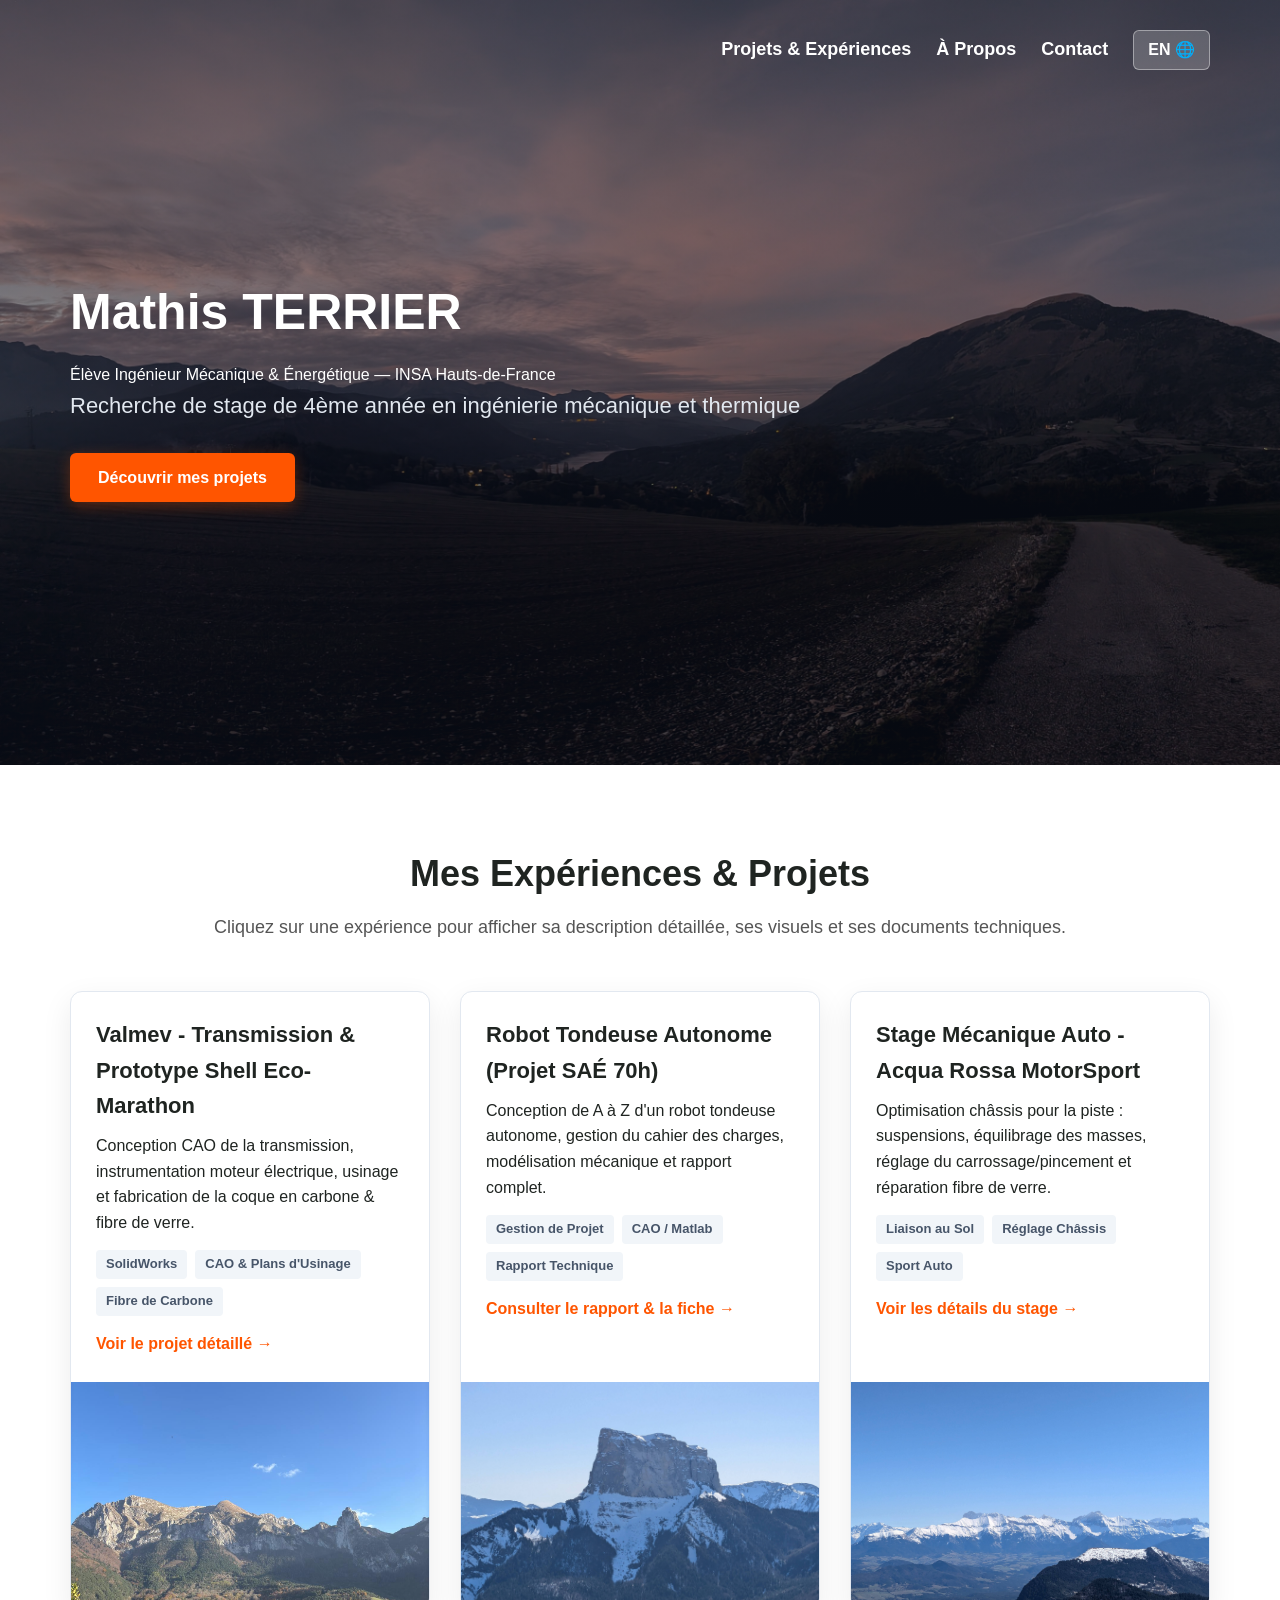
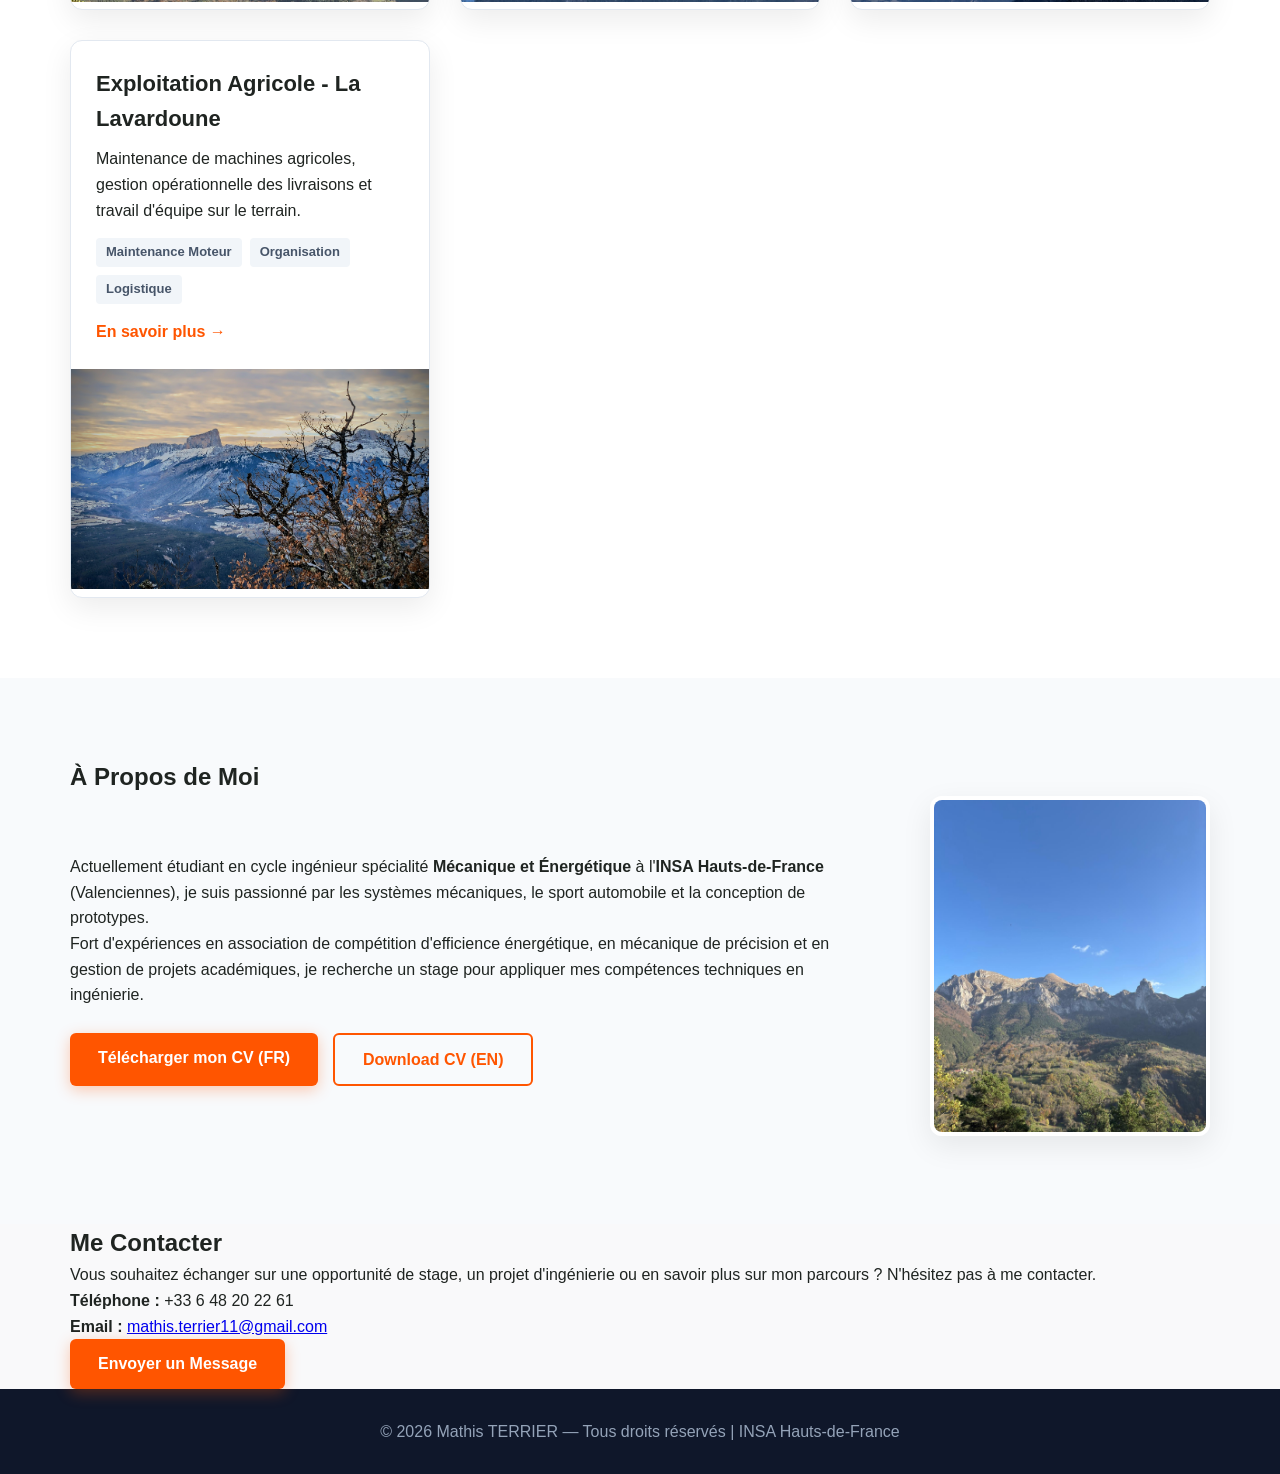
==== commit 89247078: "maj3" ====
--- a/index.html
+++ b/index.html
@@ -61,7 +61,7 @@
               </div>
             </div>
             <div class="work__image-box">
-              <img src="images/PXL 20240827_180700555.jpg" class="work__image" alt="Transmission Valmev" />
+              <img src="images/Montagne1.jpg" class="work__image" alt="Transmission Valmev" />
             </div>
           </div>
 
@@ -80,7 +80,7 @@
               </div>
             </div>
             <div class="work__image-box">
-              <img src="images/PXL 20260227_120752576.jpg" class="work__image" alt="Robot Tondeuse" />
+              <img src="images/Montagne5.jpg" class="work__image" alt="Robot Tondeuse" />
             </div>
           </div>
 
@@ -99,7 +99,7 @@
               </div>
             </div>
             <div class="work__image-box">
-              <img src="images/PXL 20260227_120809608~2.jpg" class="work__image" alt="Acqua Rossa MotorSport" />
+              <img src="images/Montagne6.jpg" class="work__image" alt="Acqua Rossa MotorSport" />
             </div>
           </div>
 
@@ -118,7 +118,7 @@
               </div>
             </div>
             <div class="work__image-box">
-              <img src="images/PXL 20241221_150525461~2.jpg" class="work__image" alt="La Lavardoune" />
+              <img src="images/Montagne3.jpg" class="work__image" alt="La Lavardoune" />
             </div>
           </div>
 
--- a/index.css
+++ b/index.css
@@ -12,13 +12,13 @@
 
 * { margin: 0; padding: 0; box-sizing: border-box; }
 html { font-size: 62.5%; scroll-behavior: smooth; }
-body { font-size: 1.6rem; font-family: 'HK Grotesk', 'Segoe UI', sans-serif; color: var(--text-dark); background-color: var(--bg-light); line-height: 1.6; }
+body { font-size: 1.6rem; font-family: 'HK Grotesk', 'Segoe UI', sans-serif; color: var(--text-dark); background-color: var(--bg-light) !important; line-height: 1.6; }
 .row { max-width: var(--container-max-width); margin: 0 auto; padding: 0 2rem; }
 
-/* Header & Fond d'écran pointant vers le dossier images */
+/* Header utilisant Montagne11.jpg en fond */
 .header {
   position: relative;
-  background: url('images/PXL 20261026 170956442.PANO.jpg') no-repeat center center / cover;
+  background: url('images/Montagne11.jpg') no-repeat center center / cover;
   min-height: 85vh;
   display: flex;
   flex-direction: column;
@@ -30,7 +30,7 @@
 .header__overlay {
   position: absolute;
   top: 0; left: 0; right: 0; bottom: 0;
-  background: linear-gradient(135deg, rgba(15, 23, 42, 0.65), rgba(15, 23, 42, 0.45));
+  background: linear-gradient(135deg, rgba(15, 23, 42, 0.55), rgba(15, 23, 42, 0.35));
   z-index: 1;
 }
 
@@ -44,6 +44,7 @@
 .heading-primary span { font-size: 5rem; font-weight: 800; display: block; margin-bottom: 1rem; }
 .header__subtitle { font-size: 2.2rem; margin-bottom: 3rem; color: #E2E8F0; }
 
+/* Boutons Orange Racing Pur */
 .btn {
   display: inline-block;
   padding: 1.2rem 2.8rem;
@@ -55,13 +56,14 @@
   cursor: pointer;
   border: none;
 }
-.btn--orange { background-color: var(--racing-orange); color: #ffffff !important; box-shadow: 0 4px 15px rgba(255, 85, 0, 0.3); }
-.btn--orange:hover { background-color: var(--racing-orange-hover); transform: translateY(-2px); }
-.btn--outline { border: 2px solid var(--racing-orange); color: var(--racing-orange); background: transparent; }
+.btn--orange { background-color: #FF5500 !important; color: #ffffff !important; box-shadow: 0 4px 15px rgba(255, 85, 0, 0.3); }
+.btn--orange:hover { background-color: #E04800 !important; transform: translateY(-2px); }
+.btn--outline { border: 2px solid #FF5500; color: #FF5500; background: transparent; }
+.btn--outline:hover { background: #FF5500; color: #ffffff; }
 .btn--lang { background-color: rgba(255, 255, 255, 0.2); color: #fff; border: 1px solid rgba(255, 255, 255, 0.4); padding: 0.6rem 1.4rem; }
 
 .work { padding: 8rem 0; background-color: #ffffff; }
-.work h2 { font-size: 3.6rem; margin-bottom: 1rem; text-align: center; }
+.work h2 { font-size: 3.6rem; margin-bottom: 1rem; text-align: center; color: var(--text-dark); }
 .section-subtitle { text-align: center; font-size: 1.8rem; color: var(--text-muted); margin-bottom: 5rem; }
 .work__boxes { display: grid; grid-template-columns: repeat(auto-fit, minmax(320px, 1fr)); gap: 3rem; }
 .work__box { background: var(--bg-card); border: 1px solid var(--border-light); border-radius: 12px; overflow: hidden; box-shadow: var(--shadow); transition: transform 0.3s, box-shadow 0.3s; cursor: pointer; display: flex; flex-direction: column; }
@@ -70,7 +72,7 @@
 .work__text h3 { font-size: 2.2rem; margin-bottom: 1rem; color: var(--text-dark); }
 .work__list { display: flex; flex-wrap: wrap; gap: 0.8rem; list-style: none; margin: 1.5rem 0; }
 .work__list li { background: #F1F5F9; padding: 0.4rem 1rem; border-radius: 4px; font-size: 1.3rem; font-weight: 600; color: #475569; }
-.work__links .link__text { color: var(--racing-orange); font-weight: 700; }
+.work__links .link__text { color: #FF5500; font-weight: 700; }
 .work__image-box img { width: 100%; height: 220px; object-fit: cover; }
 
 .about { padding: 8rem 0; background: #F8FAFC; }
@@ -78,8 +80,8 @@
 .about__photo { width: 280px; height: 340px; object-fit: cover; border-radius: 12px; box-shadow: var(--shadow); border: 4px solid #ffffff; }
 .about__btns { margin-top: 2.5rem; display: flex; gap: 1.5rem; }
 
-.detail-page { padding: 6rem 0; }
+.detail-page { padding: 6rem 0; background-color: #ffffff; }
 .gallery { display: grid; grid-template-columns: repeat(auto-fit, minmax(280px, 1fr)); gap: 2rem; margin-top: 2rem; }
-.gallery__img { width: 100%; height: 200px; object-fit: cover; border-radius: 8px; }
-.pdf-links { display: flex; flex-wrap: wrap; gap: 1.5rem; margin-top: 1.5rem; }
+.gallery__img { width: 100%; height: 220px; object-fit: cover; border-radius: 8px; box-shadow: 0 4px 12px rgba(0,0,0,0.06); }
+.pdf-viewer-container { margin-top: 2rem; border: 1px solid var(--border-light); padding: 1.5rem; border-radius: 8px; background: #F8FAFC; }
 .footer { background: #0F172A; color: #94A3B8; padding: 3rem 0; text-align: center; }
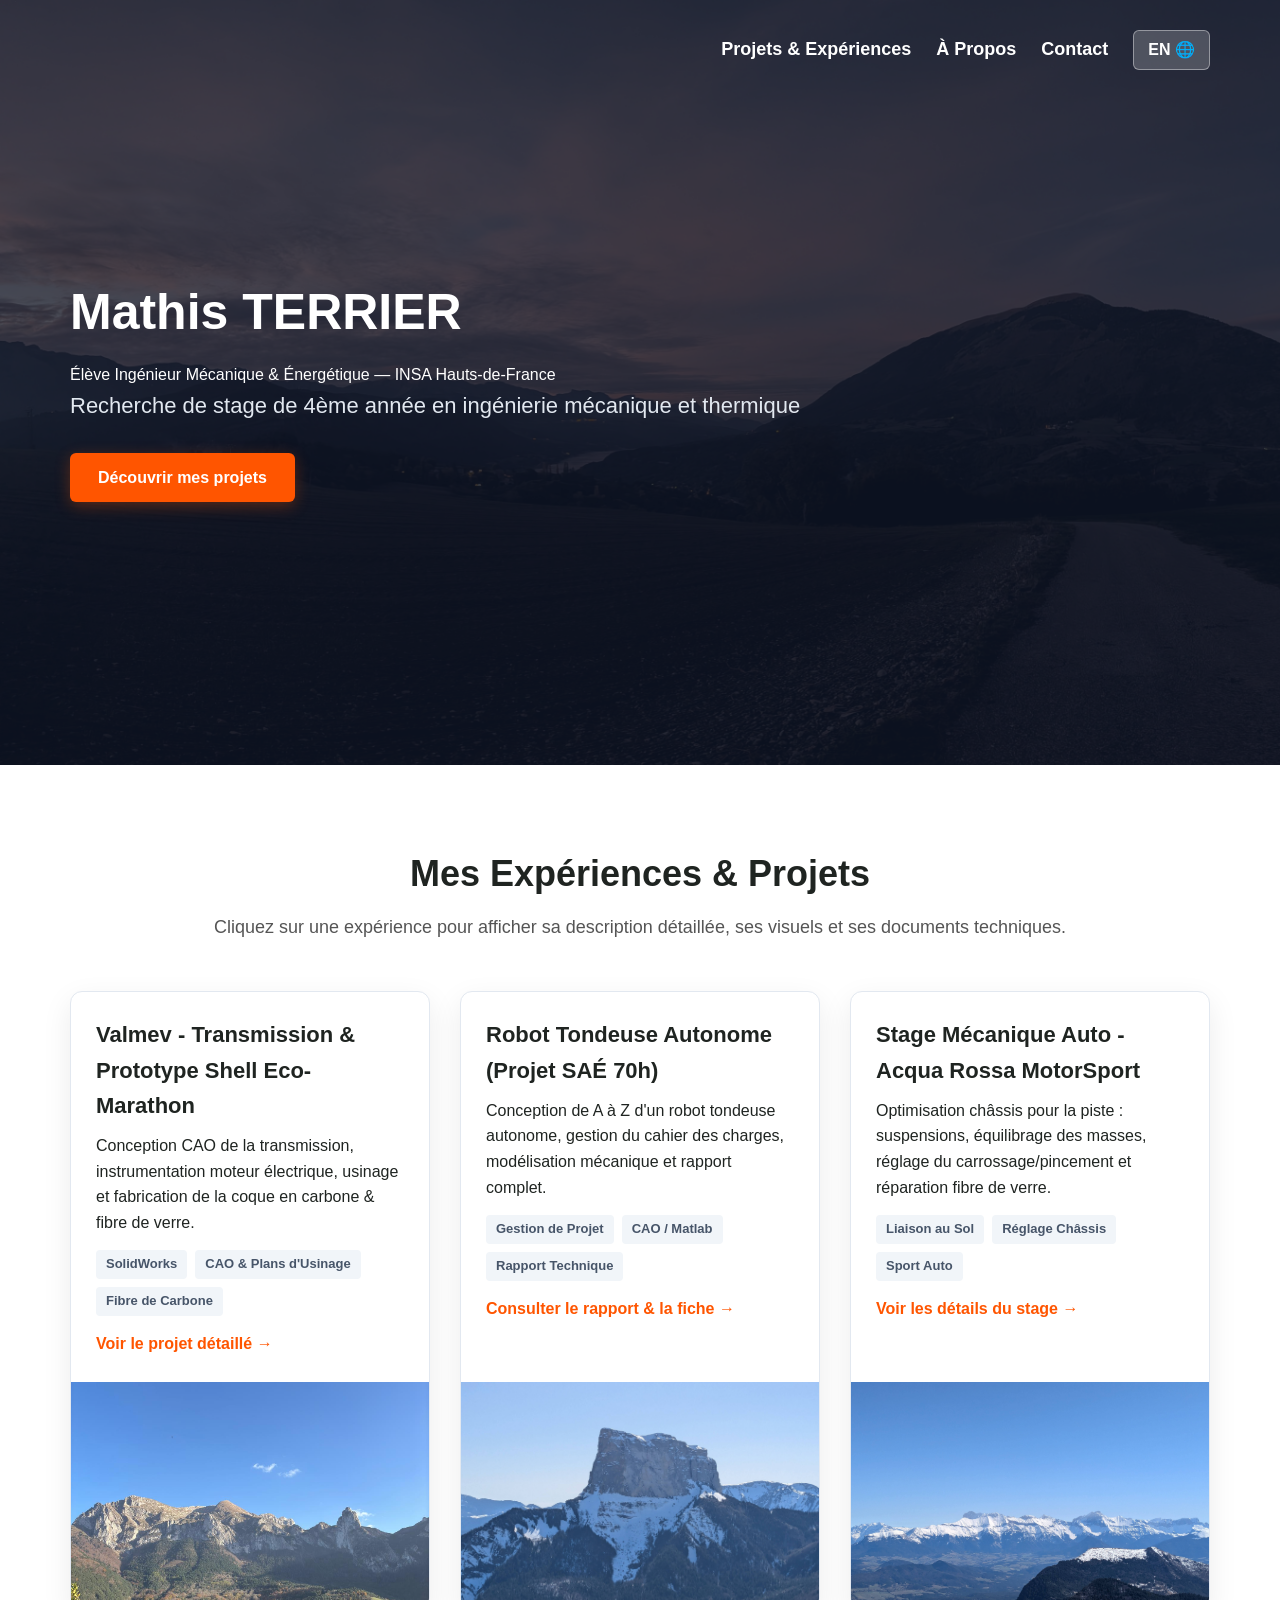
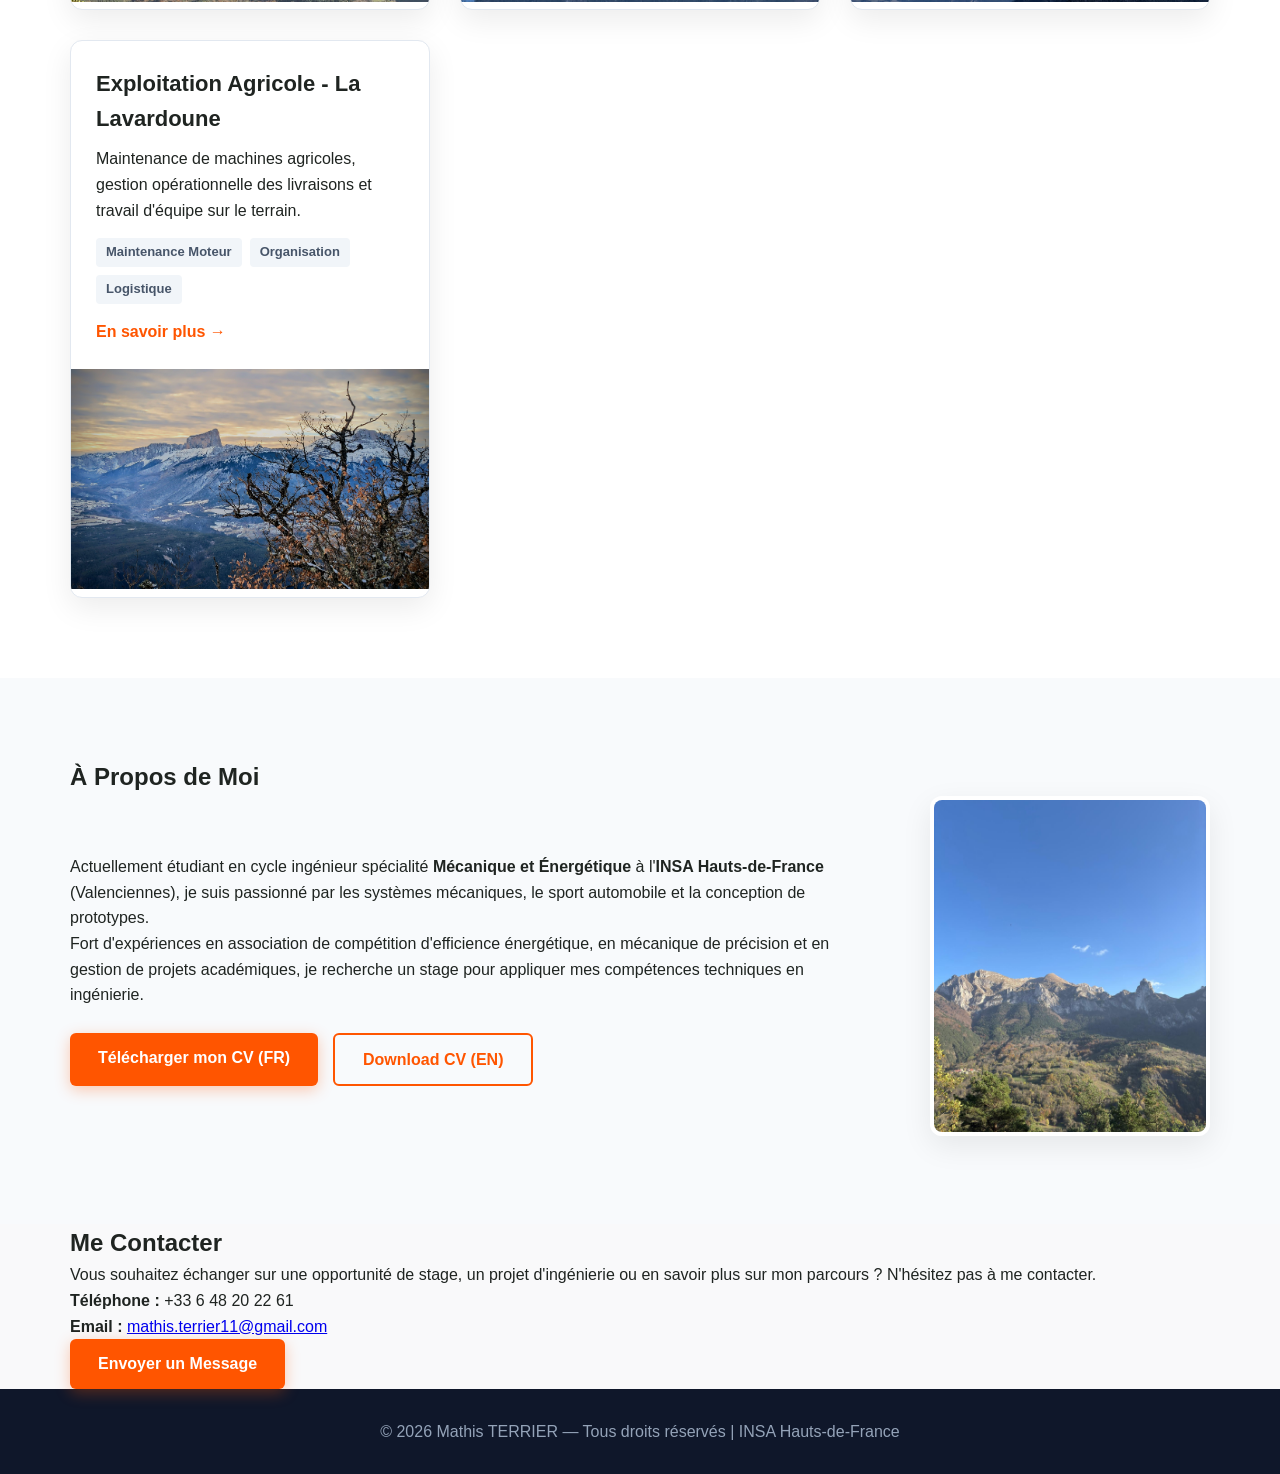
==== commit 85648f37: "maj4" ====
--- a/index.html
+++ b/index.html
@@ -4,7 +4,6 @@
   <meta charset="UTF-8" />
   <meta name="viewport" content="width=device-width, initial-scale=1.0" />
   <title>Mathis TERRIER | Élève Ingénieur Mécanique & Énergétique</title>
-  <meta name="description" content="Portfolio de Mathis Terrier - Élève ingénieur INSA Hauts-de-France en Mécanique et Énergétique.">
   <link rel="stylesheet" href="index.css" />
 </head>
 <body>
--- a/index.css
+++ b/index.css
@@ -15,10 +15,10 @@
 body { font-size: 1.6rem; font-family: 'HK Grotesk', 'Segoe UI', sans-serif; color: var(--text-dark); background-color: var(--bg-light) !important; line-height: 1.6; }
 .row { max-width: var(--container-max-width); margin: 0 auto; padding: 0 2rem; }
 
-/* Header utilisant Montagne11.jpg en fond */
+/* Header avec fond sombre bien visible */
 .header {
   position: relative;
-  background: url('images/Montagne11.jpg') no-repeat center center / cover;
+  background: #0F172A url('images/Montagne11.jpg') no-repeat center center / cover;
   min-height: 85vh;
   display: flex;
   flex-direction: column;
@@ -30,7 +30,7 @@
 .header__overlay {
   position: absolute;
   top: 0; left: 0; right: 0; bottom: 0;
-  background: linear-gradient(135deg, rgba(15, 23, 42, 0.55), rgba(15, 23, 42, 0.35));
+  background: rgba(15, 23, 42, 0.75); /* Fond assombri pour lire parfaitement le texte blanc */
   z-index: 1;
 }
 
@@ -41,10 +41,10 @@
 .nav__link:hover { color: var(--racing-orange); }
 
 .header__text-box { margin-top: auto; margin-bottom: auto; }
-.heading-primary span { font-size: 5rem; font-weight: 800; display: block; margin-bottom: 1rem; }
+.heading-primary span { font-size: 5rem; font-weight: 800; display: block; margin-bottom: 1rem; color: #ffffff; }
 .header__subtitle { font-size: 2.2rem; margin-bottom: 3rem; color: #E2E8F0; }
 
-/* Boutons Orange Racing Pur */
+/* Boutons Orange Racing */
 .btn {
   display: inline-block;
   padding: 1.2rem 2.8rem;
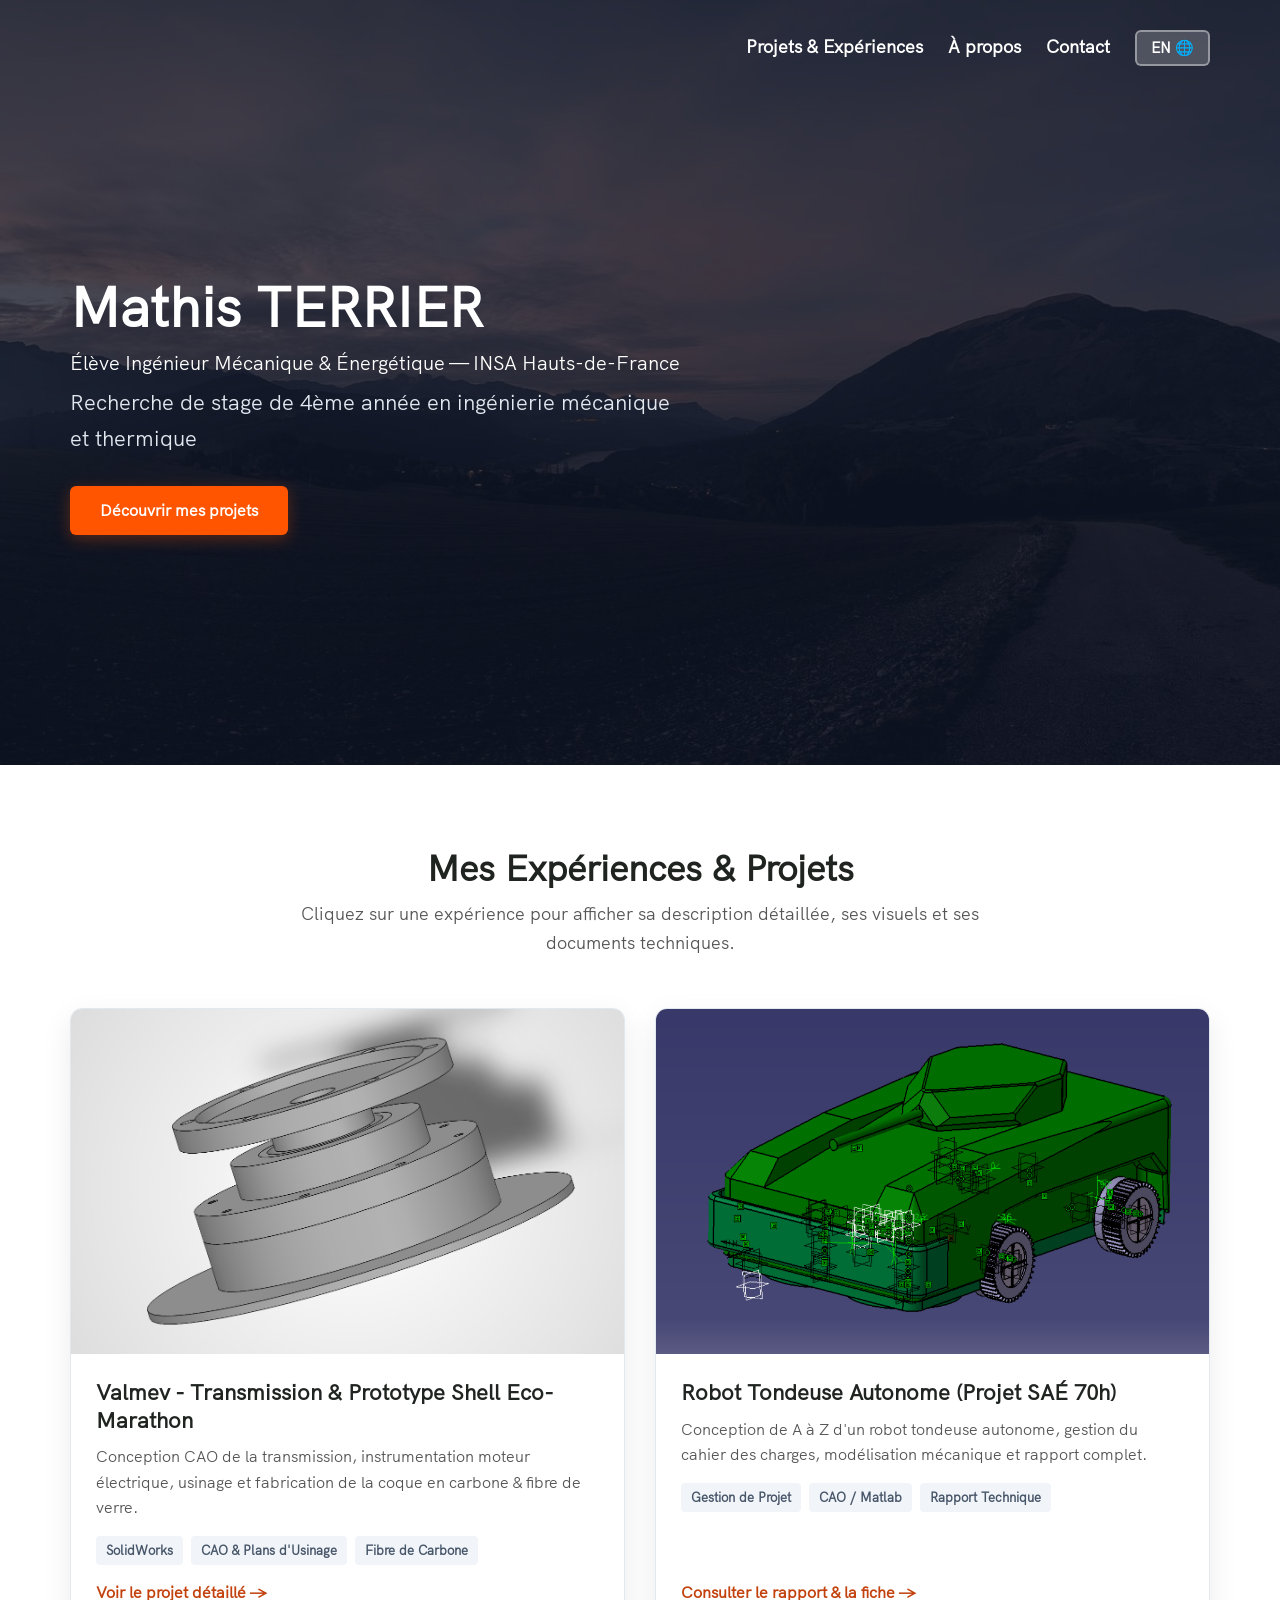
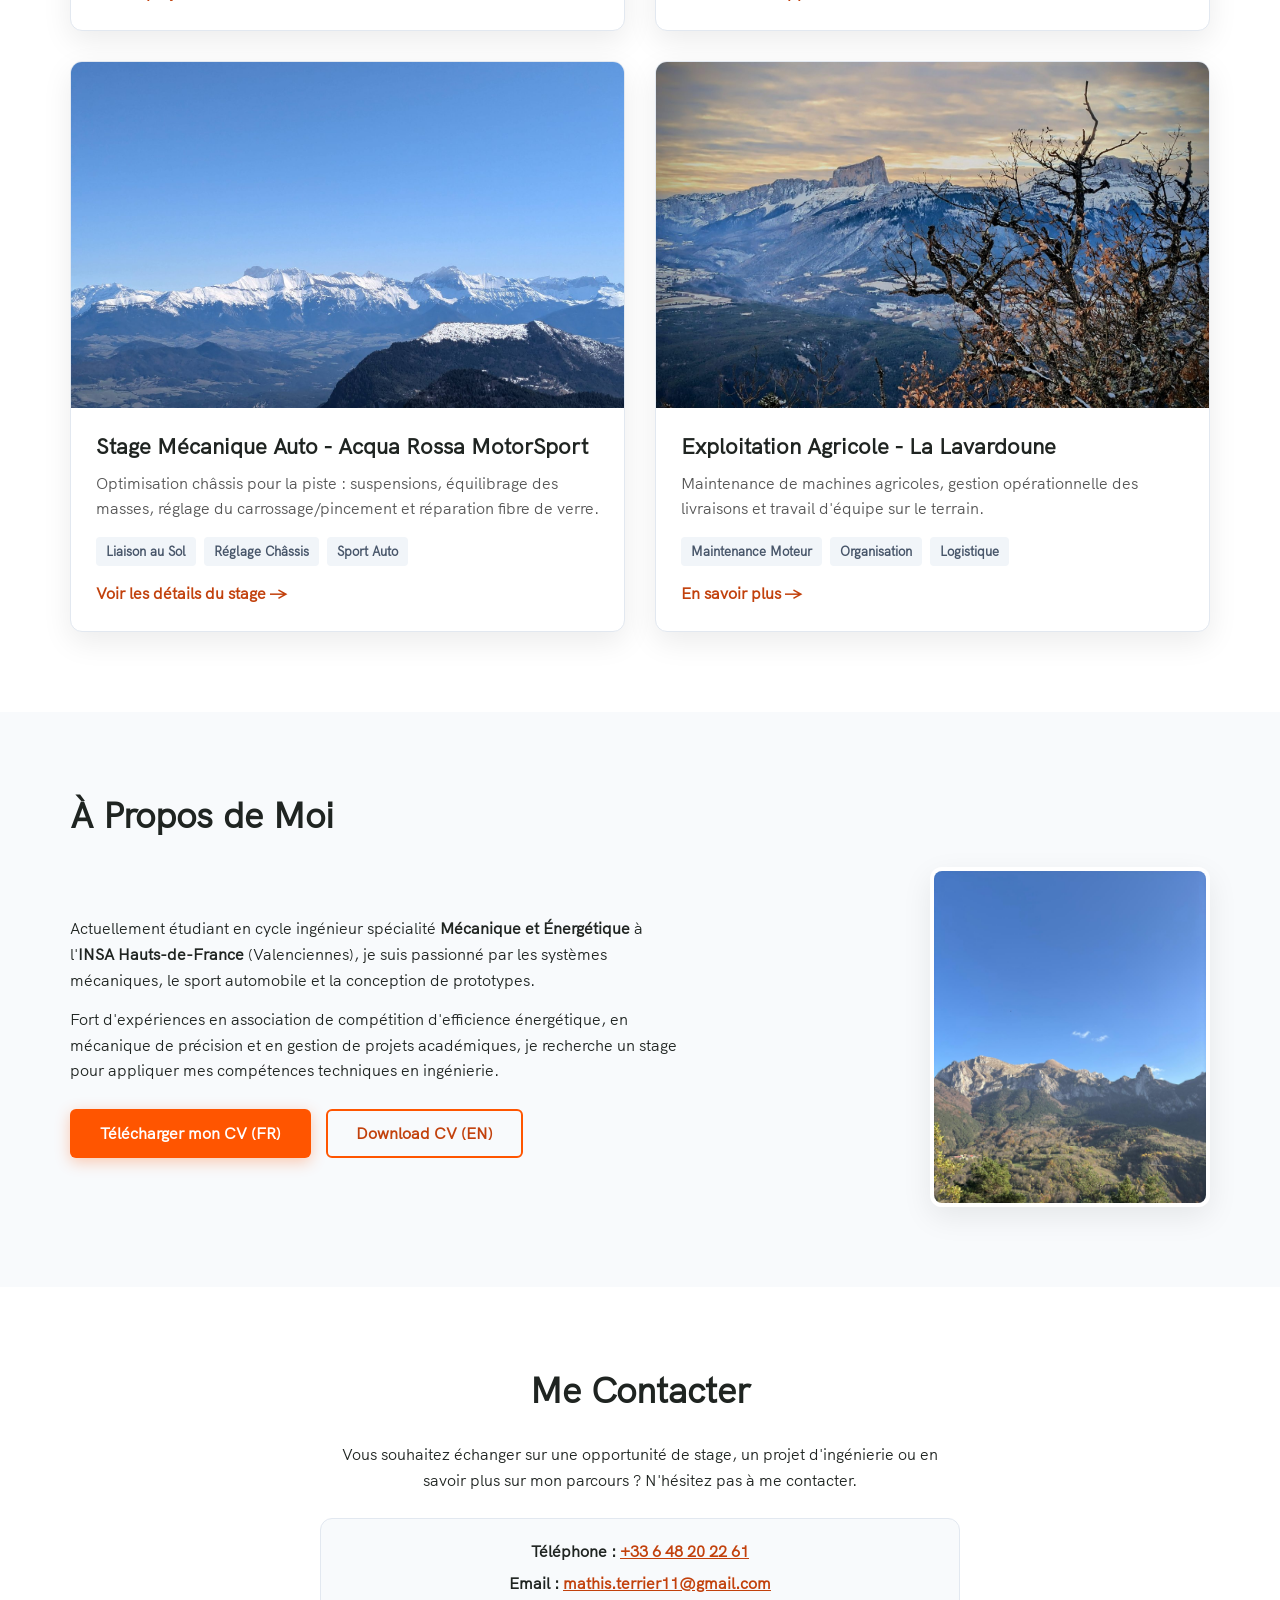
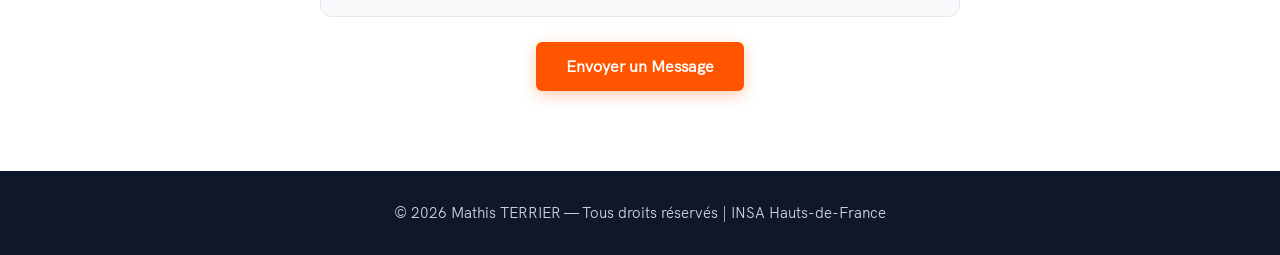
==== commit 237e934e: "maj Claude" ====
--- a/index.html
+++ b/index.html
@@ -4,131 +4,138 @@
   <meta charset="UTF-8" />
   <meta name="viewport" content="width=device-width, initial-scale=1.0" />
   <title>Mathis TERRIER | Élève Ingénieur Mécanique & Énergétique</title>
+  <meta name="description" content="Portfolio de Mathis Terrier, élève ingénieur en Mécanique & Énergétique à l'INSA Hauts-de-France : projets Valmev (Shell Eco-marathon), robot tondeuse autonome, stage en sport automobile. Recherche un stage de 4e année." />
+  <meta name="author" content="Mathis Terrier" />
+  <meta name="theme-color" content="#0F172A" />
+
+  <meta property="og:type" content="website" />
+  <meta property="og:site_name" content="Mathis TERRIER — Portfolio" />
+  <meta property="og:title" content="Mathis TERRIER | Élève Ingénieur Mécanique & Énergétique" />
+  <meta property="og:description" content="Portfolio de Mathis Terrier, élève ingénieur en Mécanique & Énergétique à l'INSA Hauts-de-France : projets Valmev (Shell Eco-marathon), robot tondeuse autonome, stage en sport automobile. Recherche un stage de 4e année." />
+  <meta property="og:url" content="https://mathistr38.github.io/portfolio/index.html" />
+  <meta property="og:image" content="https://mathistr38.github.io/portfolio/images/og-image.jpg" />
+  <meta property="og:image:width" content="1200" />
+  <meta property="og:image:height" content="630" />
+  <meta property="og:locale" content="fr_FR" />
+  <meta name="twitter:card" content="summary_large_image" />
+  <meta name="twitter:title" content="Mathis TERRIER | Élève Ingénieur Mécanique & Énergétique" />
+  <meta name="twitter:description" content="Portfolio de Mathis Terrier, élève ingénieur en Mécanique & Énergétique à l'INSA Hauts-de-France : projets Valmev (Shell Eco-marathon), robot tondeuse autonome, stage en sport automobile. Recherche un stage de 4e année." />
+  <meta name="twitter:image" content="https://mathistr38.github.io/portfolio/images/og-image.jpg" />
+
+  <link rel="icon" href="favicon.svg" type="image/svg+xml" />
+  <link rel="icon" href="favicon.ico" sizes="48x48" />
+  <link rel="apple-touch-icon" href="apple-touch-icon.png" />
+  <link rel="alternate" hreflang="fr" href="https://mathistr38.github.io/portfolio/index.html" />
+  <link rel="alternate" hreflang="en" href="https://mathistr38.github.io/portfolio/index_en.html" />
+  <link rel="alternate" hreflang="x-default" href="https://mathistr38.github.io/portfolio/index.html" />
+  <link rel="preload" href="fonts/HKGrotesk-Regular.woff" as="font" type="font/woff" crossorigin />
   <link rel="stylesheet" href="index.css" />
+  <script src="index.js" defer></script>
 </head>
 <body>
-
-  <!-- ***** Header ***** -->
-  <header class="header" role="banner" id="top">
+  <a class="skip-link" href="#main">Aller au contenu principal</a>
+  <header class="header" id="top">
     <div class="header__overlay"></div>
     <div class="row">
-      <nav class="nav" role="navigation">
+      <nav class="nav" aria-label="Navigation principale">
         <ul class="nav__items">
-          <li class="nav__item"><a href="#work" class="nav__link">Projets & Expériences</a></li>
-          <li class="nav__item"><a href="#about" class="nav__link">À Propos</a></li>
-          <li class="nav__item"><a href="#contact" class="nav__link">Contact</a></li>
+          <li class="nav__item"><a href="index.html#work" class="nav__link">Projets & Expériences</a></li>
+          <li class="nav__item"><a href="index.html#about" class="nav__link">À propos</a></li>
+          <li class="nav__item"><a href="index.html#contact" class="nav__link">Contact</a></li>
           <li class="nav__item">
-            <a href="index_en.html" class="btn btn--lang">EN 🌐</a>
+            <a href="index_en.html" class="btn btn--lang" lang="en" hreflang="en" title="Read this site in English">EN <span aria-hidden="true">🌐</span></a>
           </li>
         </ul>
       </nav>
     </div>
     <div class="header__text-box row">
       <div class="header__text">
-        <h1 class="heading-primary">
-          <span>Mathis TERRIER</span>
-        </h1>
-        <p>Élève Ingénieur Mécanique & Énergétique — INSA Hauts-de-France</p>
+        <h1 class="heading-primary"><span>Mathis TERRIER</span></h1>
+        <p class="header__role">Élève Ingénieur Mécanique & Énergétique — INSA Hauts-de-France</p>
         <p class="header__subtitle">Recherche de stage de 4ème année en ingénierie mécanique et thermique</p>
         <a href="#work" class="btn btn--orange">Découvrir mes projets</a>
       </div>
     </div>
   </header>
 
-  <main role="main">
+  <main id="main">
 
-    <!-- ***** Expériences & Projets ***** -->
-    <section class="work" id="work">
+    <section class="work" id="work" aria-labelledby="work-title">
       <div class="row">
-        <h2>Mes Expériences & Projets</h2>
+        <h2 id="work-title">Mes Expériences & Projets</h2>
         <p class="section-subtitle">Cliquez sur une expérience pour afficher sa description détaillée, ses visuels et ses documents techniques.</p>
 
         <div class="work__boxes">
-
-          <!-- Projet 1: Valmev -->
-          <div class="work__box work__box--clickable" onclick="location.href='experience-valmev.html';">
+          <a class="work__box" href="experience-valmev.html">
+            <div class="work__image-box">
+              <img src="images/assemblage.png" alt="Vue CAO en perspective de l'assemblage de la transmission du prototype Valmev" class="work__image" width="1246" height="771" loading="lazy" decoding="async" />
+            </div>
             <div class="work__text">
               <h3>Valmev - Transmission & Prototype Shell Eco-Marathon</h3>
               <p>Conception CAO de la transmission, instrumentation moteur électrique, usinage et fabrication de la coque en carbone & fibre de verre.</p>
               <ul class="work__list">
-                <li>SolidWorks</li>
-                <li>CAO & Plans d'Usinage</li>
-                <li>Fibre de Carbone</li>
+              <li>SolidWorks</li>
+              <li>CAO & Plans d'Usinage</li>
+              <li>Fibre de Carbone</li>
               </ul>
-              <div class="work__links">
-                <span class="link__text">Voir le projet détaillé &rarr;</span>
-              </div>
+              <span class="link__text">Voir le projet détaillé &rarr;</span>
             </div>
+          </a>
+
+          <a class="work__box" href="experience-robot-tondeuse.html">
             <div class="work__image-box">
-              <img src="images/Montagne1.jpg" class="work__image" alt="Transmission Valmev" />
+              <img src="images/Robot1.png" alt="Vue CAO du robot tondeuse autonome avec son carénage vert" class="work__image" width="918" height="606" loading="lazy" decoding="async" />
             </div>
-          </div>
-
-          <!-- Projet 2: Robot Tondeuse -->
-          <div class="work__box work__box--clickable" onclick="location.href='experience-robot-tondeuse.html';">
             <div class="work__text">
               <h3>Robot Tondeuse Autonome (Projet SAÉ 70h)</h3>
               <p>Conception de A à Z d'un robot tondeuse autonome, gestion du cahier des charges, modélisation mécanique et rapport complet.</p>
               <ul class="work__list">
-                <li>Gestion de Projet</li>
-                <li>CAO / Matlab</li>
-                <li>Rapport Technique</li>
+              <li>Gestion de Projet</li>
+              <li>CAO / Matlab</li>
+              <li>Rapport Technique</li>
               </ul>
-              <div class="work__links">
-                <span class="link__text">Consulter le rapport & la fiche &rarr;</span>
-              </div>
+              <span class="link__text">Consulter le rapport & la fiche &rarr;</span>
             </div>
+          </a>
+
+          <a class="work__box" href="experience-acqua-rossa.html">
             <div class="work__image-box">
-              <img src="images/Montagne5.jpg" class="work__image" alt="Robot Tondeuse" />
+              <img src="images/Montagne6.jpg" alt="" class="work__image" width="1600" height="1200" loading="lazy" decoding="async" />
             </div>
-          </div>
-
-          <!-- Projet 3: Acqua Rossa -->
-          <div class="work__box work__box--clickable" onclick="location.href='experience-acqua-rossa.html';">
             <div class="work__text">
               <h3>Stage Mécanique Auto - Acqua Rossa MotorSport</h3>
               <p>Optimisation châssis pour la piste : suspensions, équilibrage des masses, réglage du carrossage/pincement et réparation fibre de verre.</p>
               <ul class="work__list">
-                <li>Liaison au Sol</li>
-                <li>Réglage Châssis</li>
-                <li>Sport Auto</li>
+              <li>Liaison au Sol</li>
+              <li>Réglage Châssis</li>
+              <li>Sport Auto</li>
               </ul>
-              <div class="work__links">
-                <span class="link__text">Voir les détails du stage &rarr;</span>
-              </div>
+              <span class="link__text">Voir les détails du stage &rarr;</span>
             </div>
+          </a>
+
+          <a class="work__box" href="experience-ferme.html">
             <div class="work__image-box">
-              <img src="images/Montagne6.jpg" class="work__image" alt="Acqua Rossa MotorSport" />
+              <img src="images/Montagne3.jpg" alt="" class="work__image" width="1600" height="900" loading="lazy" decoding="async" />
             </div>
-          </div>
-
-          <!-- Projet 4: La Lavardoune -->
-          <div class="work__box work__box--clickable" onclick="location.href='experience-ferme.html';">
             <div class="work__text">
               <h3>Exploitation Agricole - La Lavardoune</h3>
               <p>Maintenance de machines agricoles, gestion opérationnelle des livraisons et travail d'équipe sur le terrain.</p>
               <ul class="work__list">
-                <li>Maintenance Moteur</li>
-                <li>Organisation</li>
-                <li>Logistique</li>
+              <li>Maintenance Moteur</li>
+              <li>Organisation</li>
+              <li>Logistique</li>
               </ul>
-              <div class="work__links">
-                <span class="link__text">En savoir plus &rarr;</span>
-              </div>
+              <span class="link__text">En savoir plus &rarr;</span>
             </div>
-            <div class="work__image-box">
-              <img src="images/Montagne3.jpg" class="work__image" alt="La Lavardoune" />
-            </div>
-          </div>
-
+          </a>
         </div>
       </div>
     </section>
 
-    <!-- ***** About ***** -->
-    <section class="about" id="about">
+    <section class="about" id="about" aria-labelledby="about-title">
       <div class="row">
-        <h2>À Propos de Moi</h2>
+        <h2 id="about-title">À Propos de Moi</h2>
         <div class="about__content">
           <div class="about__text">
             <p>
@@ -138,26 +145,25 @@
               Fort d'expériences en association de compétition d'efficience énergétique, en mécanique de précision et en gestion de projets académiques, je recherche un stage pour appliquer mes compétences techniques en ingénierie.
             </p>
             <div class="about__btns">
-              <a href="CV_FR_Mathis_Terrier.pdf" target="_blank" class="btn btn--orange">Télécharger mon CV (FR)</a>
-              <a href="CV_EN_Mathis_Terrier.pdf" target="_blank" class="btn btn--outline">Download CV (EN)</a>
+              <a href="CV_FR_Mathis_Terrier.pdf" target="_blank" rel="noopener" class="btn btn--orange">Télécharger mon CV (FR)</a>
+              <a href="CV_EN_Mathis_Terrier.pdf" target="_blank" rel="noopener" class="btn btn--outline" lang="en">Download CV (EN)</a>
             </div>
           </div>
 
           <div class="about__photo-container">
-            <img class="about__photo" src="images/IMG-20241030-WA0024.jpg" alt="Mathis Terrier" />
+            <img class="about__photo" src="images/IMG-20241030-WA0024.jpg" alt="Portrait de Mathis Terrier" width="280" height="340" loading="lazy" decoding="async" />
           </div>
         </div>
       </div>
     </section>
 
-    <!-- ***** Contact ***** -->
-    <section class="contact" id="contact">
+    <section class="contact" id="contact" aria-labelledby="contact-title">
       <div class="row">
-        <h2>Me Contacter</h2>
+        <h2 id="contact-title">Me Contacter</h2>
         <div class="contact__info">
           <p>Vous souhaitez échanger sur une opportunité de stage, un projet d'ingénierie ou en savoir plus sur mon parcours ? N'hésitez pas à me contacter.</p>
           <div class="contact__details">
-            <p><strong>Téléphone :</strong> +33 6 48 20 22 61</p>
+            <p><strong>Téléphone :</strong> <a href="tel:+33648202261" class="link">+33 6 48 20 22 61</a></p>
             <p><strong>Email :</strong> <a href="mailto:mathis.terrier11@gmail.com" class="link">mathis.terrier11@gmail.com</a></p>
           </div>
           <a href="mailto:mathis.terrier11@gmail.com" class="btn btn--orange">Envoyer un Message</a>
@@ -171,5 +177,7 @@
       <p>&copy; 2026 Mathis TERRIER — Tous droits réservés | INSA Hauts-de-France</p>
     </div>
   </footer>
+
+  <a href="#top" class="back-to-top" aria-label="Retour en haut de page"><span aria-hidden="true">&uarr;</span></a>
 </body>
-</html>+</html>
--- a/index.css
+++ b/index.css
@@ -1,87 +1,252 @@
+/* ==========================================================================
+   Portfolio Mathis TERRIER — feuille de style unique
+   Identité : orange racing #FF5500 + fond sombre #0F172A
+   ========================================================================== */
+
+/* ---------- Police (jusque-là jamais chargée : aucun @font-face) ---------- */
+@font-face {
+  font-family: 'HK Grotesk';
+  src: url('fonts/HKGrotesk-Regular.woff') format('woff');
+  font-weight: 400;
+  font-style: normal;
+  font-display: swap;
+}
+
+/* ---------- Variables ---------- */
 :root {
   --racing-orange: #FF5500;
   --racing-orange-hover: #E04800;
+  --racing-orange-text: #C2410C;      /* orange foncé pour le texte sur fond blanc (contraste AA) */
+  --dark: #0F172A;
   --bg-light: #F9F9FA;
+  --bg-soft: #F8FAFC;
   --bg-card: #FFFFFF;
   --text-dark: #1F2421;
   --text-muted: #555555;
   --border-light: #E2E8F0;
   --shadow: 0 10px 30px rgba(0, 0, 0, 0.08);
   --container-max-width: 1180px;
-}
-
-* { margin: 0; padding: 0; box-sizing: border-box; }
-html { font-size: 62.5%; scroll-behavior: smooth; }
-body { font-size: 1.6rem; font-family: 'HK Grotesk', 'Segoe UI', sans-serif; color: var(--text-dark); background-color: var(--bg-light) !important; line-height: 1.6; }
+  --radius: 12px;
+}
+
+/* ---------- Base ---------- */
+*, *::before, *::after { box-sizing: border-box; }
+* { margin: 0; padding: 0; }
+html { font-size: 62.5%; scroll-behavior: smooth; scroll-padding-top: 2rem; -webkit-text-size-adjust: 100%; }
+body {
+  font-size: 1.6rem;
+  font-family: 'HK Grotesk', 'Segoe UI', system-ui, -apple-system, sans-serif;
+  color: var(--text-dark);
+  background-color: var(--bg-light);
+  line-height: 1.6;
+}
+img { max-width: 100%; height: auto; }
+a { color: var(--racing-orange-text); }
+h1, h2, h3 { line-height: 1.25; }
+
 .row { max-width: var(--container-max-width); margin: 0 auto; padding: 0 2rem; }
 
-/* Header avec fond sombre bien visible */
+/* ---------- Accessibilité ---------- */
+.skip-link {
+  position: absolute; left: 1rem; top: -6rem; z-index: 100;
+  background: var(--racing-orange); color: #fff; padding: 1rem 1.6rem;
+  border-radius: 0 0 6px 6px; font-weight: 700; text-decoration: none;
+}
+.skip-link:focus { top: 0; }
+:focus-visible { outline: 3px solid var(--racing-orange); outline-offset: 3px; }
+.header :focus-visible { outline-color: #fff; }
+
+/* ---------- Header (même bloc sur toutes les pages) ---------- */
 .header {
   position: relative;
-  background: #0F172A url('images/Montagne11.jpg') no-repeat center center / cover;
-  min-height: 85vh;
+  background: var(--dark) url('images/Montagne11.jpg') no-repeat center center / cover;
+  min-height: min(85vh, 780px);
   display: flex;
   flex-direction: column;
   justify-content: space-between;
   padding: 3rem 0 6rem 0;
-  color: #ffffff;
-}
-
-.header__overlay {
-  position: absolute;
-  top: 0; left: 0; right: 0; bottom: 0;
-  background: rgba(15, 23, 42, 0.75); /* Fond assombri pour lire parfaitement le texte blanc */
-  z-index: 1;
-}
-
+  color: #fff;
+}
+.header--small { min-height: 40vh; padding-bottom: 4rem; }
+.header__overlay { position: absolute; inset: 0; background: rgba(15, 23, 42, 0.75); z-index: 1; }
 .header .row { position: relative; z-index: 2; width: 100%; }
+
 .nav { display: flex; justify-content: flex-end; }
-.nav__items { display: flex; list-style: none; align-items: center; gap: 2.5rem; }
-.nav__link { color: #ffffff; text-decoration: none; font-weight: 600; font-size: 1.8rem; transition: color 0.3s; }
-.nav__link:hover { color: var(--racing-orange); }
-
-.header__text-box { margin-top: auto; margin-bottom: auto; }
-.heading-primary span { font-size: 5rem; font-weight: 800; display: block; margin-bottom: 1rem; color: #ffffff; }
-.header__subtitle { font-size: 2.2rem; margin-bottom: 3rem; color: #E2E8F0; }
-
-/* Boutons Orange Racing */
+.nav__items { display: flex; flex-wrap: wrap; justify-content: flex-end; list-style: none; align-items: center; gap: 1rem 2.5rem; }
+.nav__link { color: #fff; text-decoration: none; font-weight: 600; font-size: 1.8rem; transition: color 0.3s; }
+.nav__link:hover, .nav__link:focus-visible { color: var(--racing-orange); }
+
+.header__text-box { margin-top: auto; margin-bottom: auto; padding-top: 4rem; }
+.heading-primary span {
+  display: block; margin-bottom: 1rem; color: #fff;
+  font-size: clamp(3.2rem, 7vw, 5.6rem); font-weight: 800; line-height: 1.1;
+}
+.header--small .heading-primary span { font-size: clamp(2.6rem, 5vw, 4.4rem); }
+.header__role { font-size: clamp(1.7rem, 2.4vw, 2rem); color: #fff; margin-bottom: 0.6rem; }
+.header__subtitle { font-size: clamp(1.7rem, 2.4vw, 2.2rem); margin-bottom: 3rem; color: #E2E8F0; max-width: 62rem; }
+
+/* ---------- Boutons ---------- */
 .btn {
   display: inline-block;
   padding: 1.2rem 2.8rem;
   border-radius: 6px;
+  font-family: inherit;
   font-weight: 700;
   font-size: 1.6rem;
+  line-height: 1.3;
+  text-align: center;
   text-decoration: none;
-  transition: all 0.3s ease;
+  transition: background-color 0.3s, color 0.3s, transform 0.3s;
   cursor: pointer;
-  border: none;
-}
-.btn--orange { background-color: #FF5500 !important; color: #ffffff !important; box-shadow: 0 4px 15px rgba(255, 85, 0, 0.3); }
-.btn--orange:hover { background-color: #E04800 !important; transform: translateY(-2px); }
-.btn--outline { border: 2px solid #FF5500; color: #FF5500; background: transparent; }
-.btn--outline:hover { background: #FF5500; color: #ffffff; }
-.btn--lang { background-color: rgba(255, 255, 255, 0.2); color: #fff; border: 1px solid rgba(255, 255, 255, 0.4); padding: 0.6rem 1.4rem; }
-
-.work { padding: 8rem 0; background-color: #ffffff; }
-.work h2 { font-size: 3.6rem; margin-bottom: 1rem; text-align: center; color: var(--text-dark); }
-.section-subtitle { text-align: center; font-size: 1.8rem; color: var(--text-muted); margin-bottom: 5rem; }
-.work__boxes { display: grid; grid-template-columns: repeat(auto-fit, minmax(320px, 1fr)); gap: 3rem; }
-.work__box { background: var(--bg-card); border: 1px solid var(--border-light); border-radius: 12px; overflow: hidden; box-shadow: var(--shadow); transition: transform 0.3s, box-shadow 0.3s; cursor: pointer; display: flex; flex-direction: column; }
-.work__box:hover { transform: translateY(-8px); box-shadow: 0 15px 35px rgba(255, 85, 0, 0.15); border-color: var(--racing-orange); }
-.work__text { padding: 2.5rem; flex-grow: 1; }
+  border: 2px solid transparent;
+}
+.btn--orange { background-color: var(--racing-orange); color: #fff; box-shadow: 0 4px 15px rgba(255, 85, 0, 0.3); }
+.btn--orange:hover { background-color: var(--racing-orange-hover); transform: translateY(-2px); }
+.btn--outline { border-color: var(--racing-orange); color: var(--racing-orange-text); background: transparent; }
+.btn--outline:hover { background: var(--racing-orange); color: #fff; }
+.btn--lang { background-color: rgba(255, 255, 255, 0.2); color: #fff; border-color: rgba(255, 255, 255, 0.4); padding: 0.6rem 1.4rem; font-size: 1.5rem; }
+.btn--lang:hover { background-color: rgba(255, 255, 255, 0.35); }
+
+/* ---------- Sections ---------- */
+section h2, .detail-content h2 { color: var(--text-dark); }
+.work { padding: 8rem 0; background-color: #fff; }
+.work h2 { font-size: clamp(2.8rem, 5vw, 3.6rem); margin-bottom: 1rem; text-align: center; }
+.section-subtitle { text-align: center; font-size: 1.8rem; color: var(--text-muted); margin: 0 auto 5rem; max-width: 70rem; }
+
+/* ---------- Cartes projets (liens <a> : cliquables au clavier) ---------- */
+.work__boxes { display: grid; grid-template-columns: 1fr; gap: 3rem; }
+@media (min-width: 700px) { .work__boxes { grid-template-columns: repeat(2, 1fr); } }
+.work__box {
+  display: flex; flex-direction: column;
+  background: var(--bg-card); color: inherit; text-decoration: none;
+  border: 1px solid var(--border-light); border-radius: var(--radius); overflow: hidden;
+  box-shadow: var(--shadow);
+  transition: transform 0.3s, box-shadow 0.3s, border-color 0.3s;
+}
+.work__box:hover, .work__box:focus-visible { transform: translateY(-8px); box-shadow: 0 15px 35px rgba(255, 85, 0, 0.15); border-color: var(--racing-orange); }
+.work__image-box { aspect-ratio: 16 / 10; overflow: hidden; background: #E9EEF4; }
+.work__image { display: block; width: 100%; height: 100%; object-fit: cover; }
+.work__text { padding: 2.5rem; flex-grow: 1; display: flex; flex-direction: column; }
 .work__text h3 { font-size: 2.2rem; margin-bottom: 1rem; color: var(--text-dark); }
+.work__text p { color: var(--text-muted); }
 .work__list { display: flex; flex-wrap: wrap; gap: 0.8rem; list-style: none; margin: 1.5rem 0; }
 .work__list li { background: #F1F5F9; padding: 0.4rem 1rem; border-radius: 4px; font-size: 1.3rem; font-weight: 600; color: #475569; }
-.work__links .link__text { color: #FF5500; font-weight: 700; }
-.work__image-box img { width: 100%; height: 220px; object-fit: cover; }
-
-.about { padding: 8rem 0; background: #F8FAFC; }
-.about__content { display: flex; align-items: center; gap: 5rem; }
-.about__photo { width: 280px; height: 340px; object-fit: cover; border-radius: 12px; box-shadow: var(--shadow); border: 4px solid #ffffff; }
-.about__btns { margin-top: 2.5rem; display: flex; gap: 1.5rem; }
-
-.detail-page { padding: 6rem 0; background-color: #ffffff; }
-.gallery { display: grid; grid-template-columns: repeat(auto-fit, minmax(280px, 1fr)); gap: 2rem; margin-top: 2rem; }
-.gallery__img { width: 100%; height: 220px; object-fit: cover; border-radius: 8px; box-shadow: 0 4px 12px rgba(0,0,0,0.06); }
-.pdf-viewer-container { margin-top: 2rem; border: 1px solid var(--border-light); padding: 1.5rem; border-radius: 8px; background: #F8FAFC; }
-.footer { background: #0F172A; color: #94A3B8; padding: 3rem 0; text-align: center; }+.link__text { margin-top: auto; color: var(--racing-orange-text); font-weight: 700; }
+
+/* ---------- À propos ---------- */
+.about { padding: 8rem 0; background: var(--bg-soft); }
+.about h2, .contact h2 { font-size: clamp(2.8rem, 5vw, 3.6rem); margin-bottom: 3rem; }
+.about__content { display: flex; align-items: center; justify-content: space-between; gap: 5rem; }
+.about__text { max-width: 68ch; }
+.about__text p + p { margin-top: 1.4rem; }
+.about__photo-container { flex-shrink: 0; }
+.about__photo {
+  display: block; width: 280px; aspect-ratio: 14 / 17; object-fit: cover; object-position: center top;
+  border-radius: var(--radius); box-shadow: var(--shadow); border: 4px solid #fff;
+}
+.about__btns { margin-top: 2.5rem; display: flex; flex-wrap: wrap; gap: 1.5rem; }
+
+/* ---------- Contact (n'avait aucun style) ---------- */
+.contact { padding: 8rem 0; background: #fff; text-align: center; }
+.contact__info { max-width: 64rem; margin: 0 auto; }
+.contact__details { margin: 2.5rem 0; padding: 2rem; background: var(--bg-soft); border: 1px solid var(--border-light); border-radius: var(--radius); }
+.contact__details p + p { margin-top: 0.6rem; }
+.contact__details a, .link { color: var(--racing-orange-text); font-weight: 700; word-break: break-word; }
+.link:hover { color: var(--racing-orange-hover); }
+
+/* ---------- Pages de détail ---------- */
+.detail-page { padding-top: 6rem; padding-bottom: 6rem; }
+.detail-content { background: #fff; }
+.detail-content h2 { font-size: clamp(2.6rem, 4vw, 3.2rem); margin-bottom: 1.6rem; }
+.detail-content h3 { font-size: 2.2rem; margin: 2.4rem 0 1rem; }
+.detail-content h3.section-gap { margin-top: 4.5rem; }
+.detail-content p { max-width: 75ch; line-height: 1.75; }
+.detail-content ul { padding-left: 2.4rem; max-width: 75ch; }
+.detail-content li { margin-bottom: 0.8rem; line-height: 1.7; }
+.detail-content .actions { margin-top: 1.5rem; }
+.detail-actions { margin-top: 5rem; text-align: center; }
+
+/* ---------- Galerie : image entière, sans déformation ---------- */
+.gallery {
+  display: grid;
+  grid-template-columns: repeat(auto-fit, minmax(min(100%, 300px), 1fr));
+  gap: 2.4rem;
+  align-items: start;                 /* chaque image garde sa hauteur naturelle */
+  margin-top: 2rem;
+}
+.gallery__item { margin: 0; min-width: 0; }
+.gallery__link {
+  display: block; overflow: hidden;
+  background: #F1F5F9;
+  border: 1px solid var(--border-light); border-radius: 8px;
+  box-shadow: 0 4px 12px rgba(0, 0, 0, 0.06);
+  transition: box-shadow 0.3s;
+}
+.gallery__link:hover { box-shadow: 0 8px 22px rgba(255, 85, 0, 0.2); }
+.gallery__img {
+  display: block; width: 100%; height: auto;   /* ratio fourni par width/height du HTML */
+  object-fit: contain;                          /* filet de sécurité : jamais rognée ni étirée */
+}
+.gallery__caption { margin-top: 0.8rem; text-align: center; font-size: 1.4rem; font-weight: 700; color: var(--text-muted); }
+.gallery--single { grid-template-columns: 1fr; }
+.gallery__item--portrait { width: 100%; max-width: 420px; justify-self: center; }
+
+/* ---------- Documents PDF ---------- */
+.detail-content .doc-list { list-style: none; padding-left: 0; max-width: none; display: grid; gap: 1rem; margin-top: 1.5rem; }
+.doc-list li { margin: 0; }
+.doc-list__link {
+  display: flex; align-items: center; gap: 1.4rem;
+  padding: 1.4rem 1.8rem; background: var(--bg-soft);
+  border: 1px solid var(--border-light); border-radius: 8px;
+  color: var(--text-dark); font-weight: 600; text-decoration: none;
+  transition: border-color 0.3s, background-color 0.3s;
+}
+.doc-list__link:hover, .doc-list__link:focus-visible { border-color: var(--racing-orange); background: #fff; }
+.doc-list__badge { flex-shrink: 0; background: var(--racing-orange-text); color: #fff; font-size: 1.2rem; font-weight: 800; padding: 0.4rem 0.8rem; border-radius: 4px; letter-spacing: 0.05em; }
+
+/* ---------- Footer & retour en haut ---------- */
+.footer { background: var(--dark); color: #CBD5E1; padding: 3rem 0; text-align: center; font-size: 1.5rem; }
+
+.back-to-top {
+  position: fixed; right: 2rem; bottom: 2rem; z-index: 50;
+  width: 4.8rem; height: 4.8rem; border-radius: 50%;
+  display: flex; align-items: center; justify-content: center;
+  background: var(--racing-orange); color: #fff; font-size: 2.4rem; text-decoration: none;
+  box-shadow: 0 4px 15px rgba(0, 0, 0, 0.3);
+  visibility: hidden; opacity: 0; transform: scale(0);
+  transition: opacity 0.3s, transform 0.3s, visibility 0.3s;
+}
+.back-to-top.is-visible { visibility: visible; opacity: 1; transform: scale(1); }
+.back-to-top:hover { background: var(--racing-orange-hover); }
+
+/* ==========================================================================
+   Responsive
+   ========================================================================== */
+@media (max-width: 900px) {
+  .work, .about, .contact { padding: 6rem 0; }
+  .about__content { flex-direction: column-reverse; align-items: flex-start; gap: 3rem; }
+  .about__text { max-width: none; }
+  .detail-page { padding-top: 4rem; padding-bottom: 4rem; }
+}
+
+@media (max-width: 600px) {
+  .row { padding: 0 1.6rem; }
+  .header { padding: 2rem 0 4rem; min-height: 80vh; }
+  .header--small { min-height: 34vh; }
+  .nav { justify-content: flex-start; }
+  .nav__items { justify-content: flex-start; gap: 0.8rem 1.8rem; }
+  .nav__link { font-size: 1.6rem; }
+  .header__text-box { padding-top: 3rem; }
+  .btn { padding: 1.2rem 2rem; }
+  .about__btns .btn, .header__text .btn { width: 100%; }
+  .about__photo { width: min(100%, 280px); }
+  .work__text { padding: 2rem; }
+  .gallery { gap: 1.6rem; }
+  .back-to-top { right: 1.2rem; bottom: 1.2rem; }
+}
+
+@media (prefers-reduced-motion: reduce) {
+  html { scroll-behavior: auto; }
+  *, *::before, *::after { transition-duration: 0.01ms !important; }
+  .work__box:hover, .work__box:focus-visible, .btn--orange:hover { transform: none; }
+}
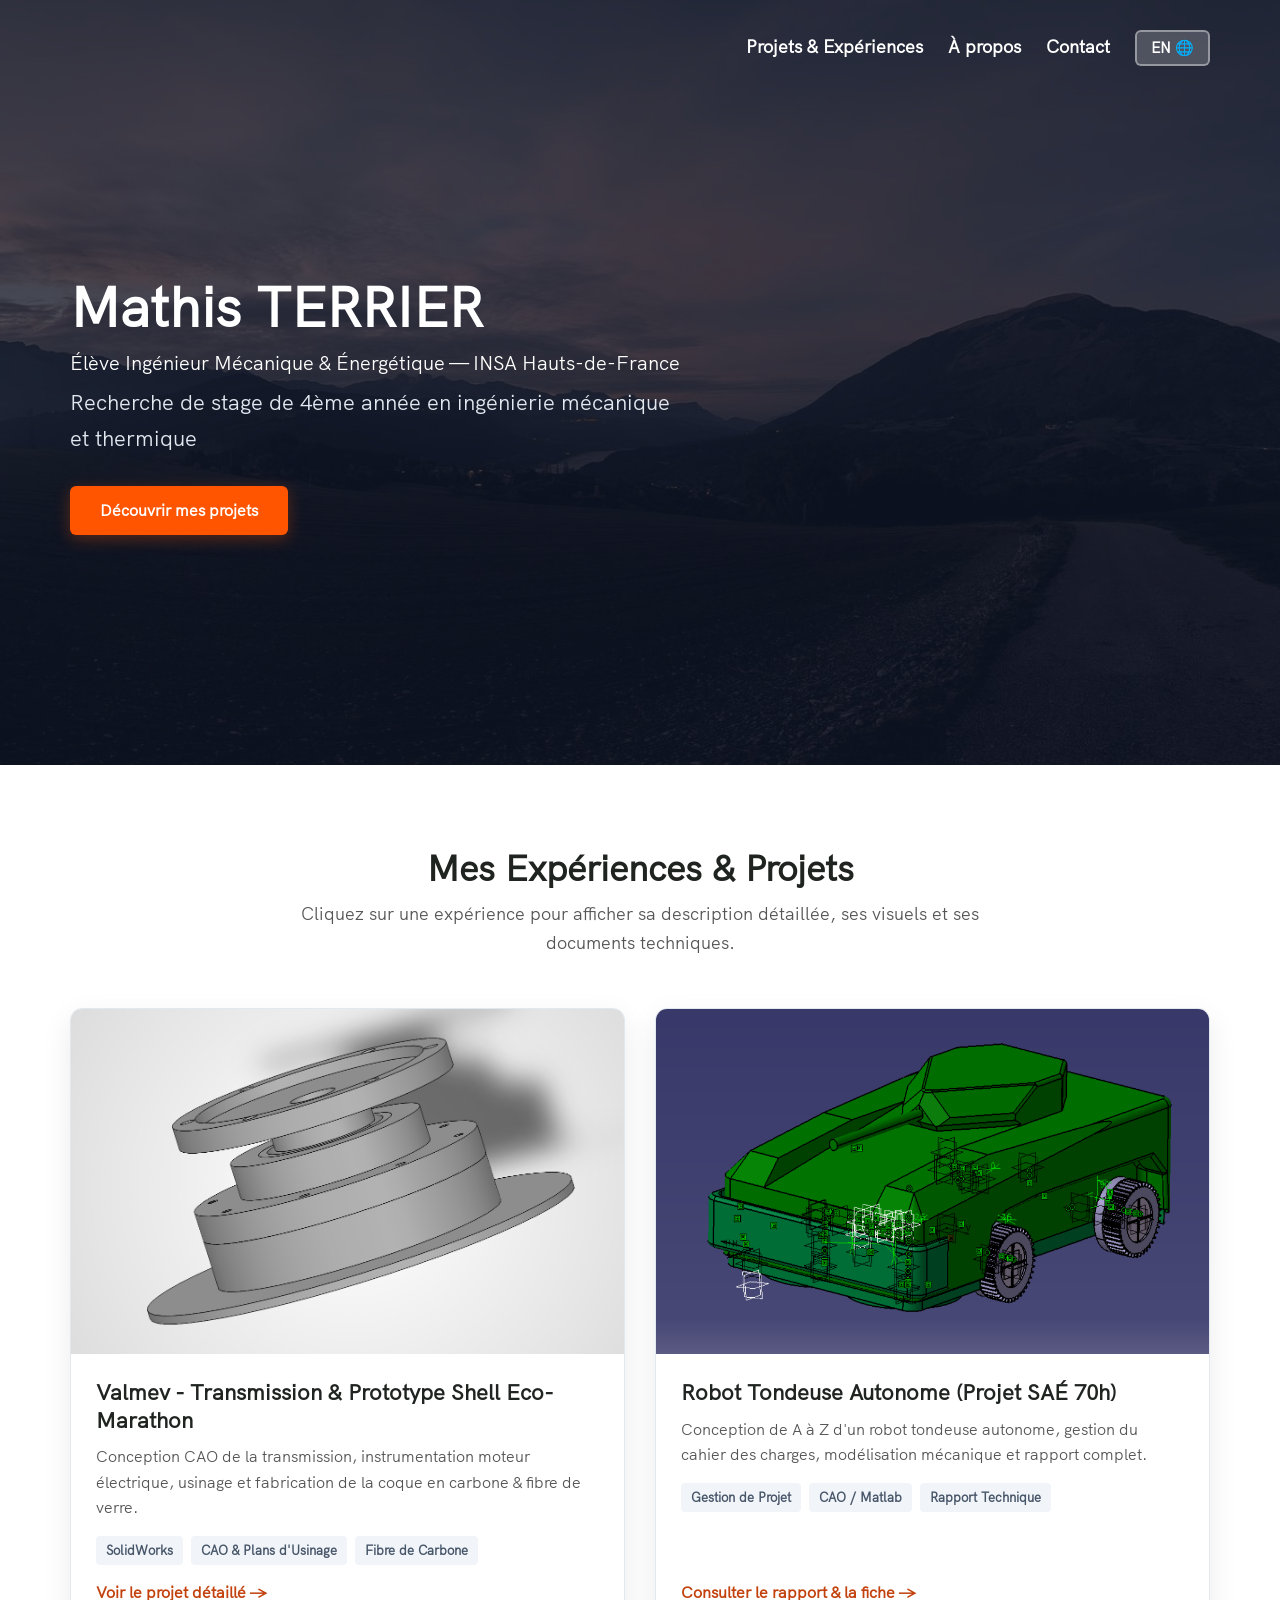
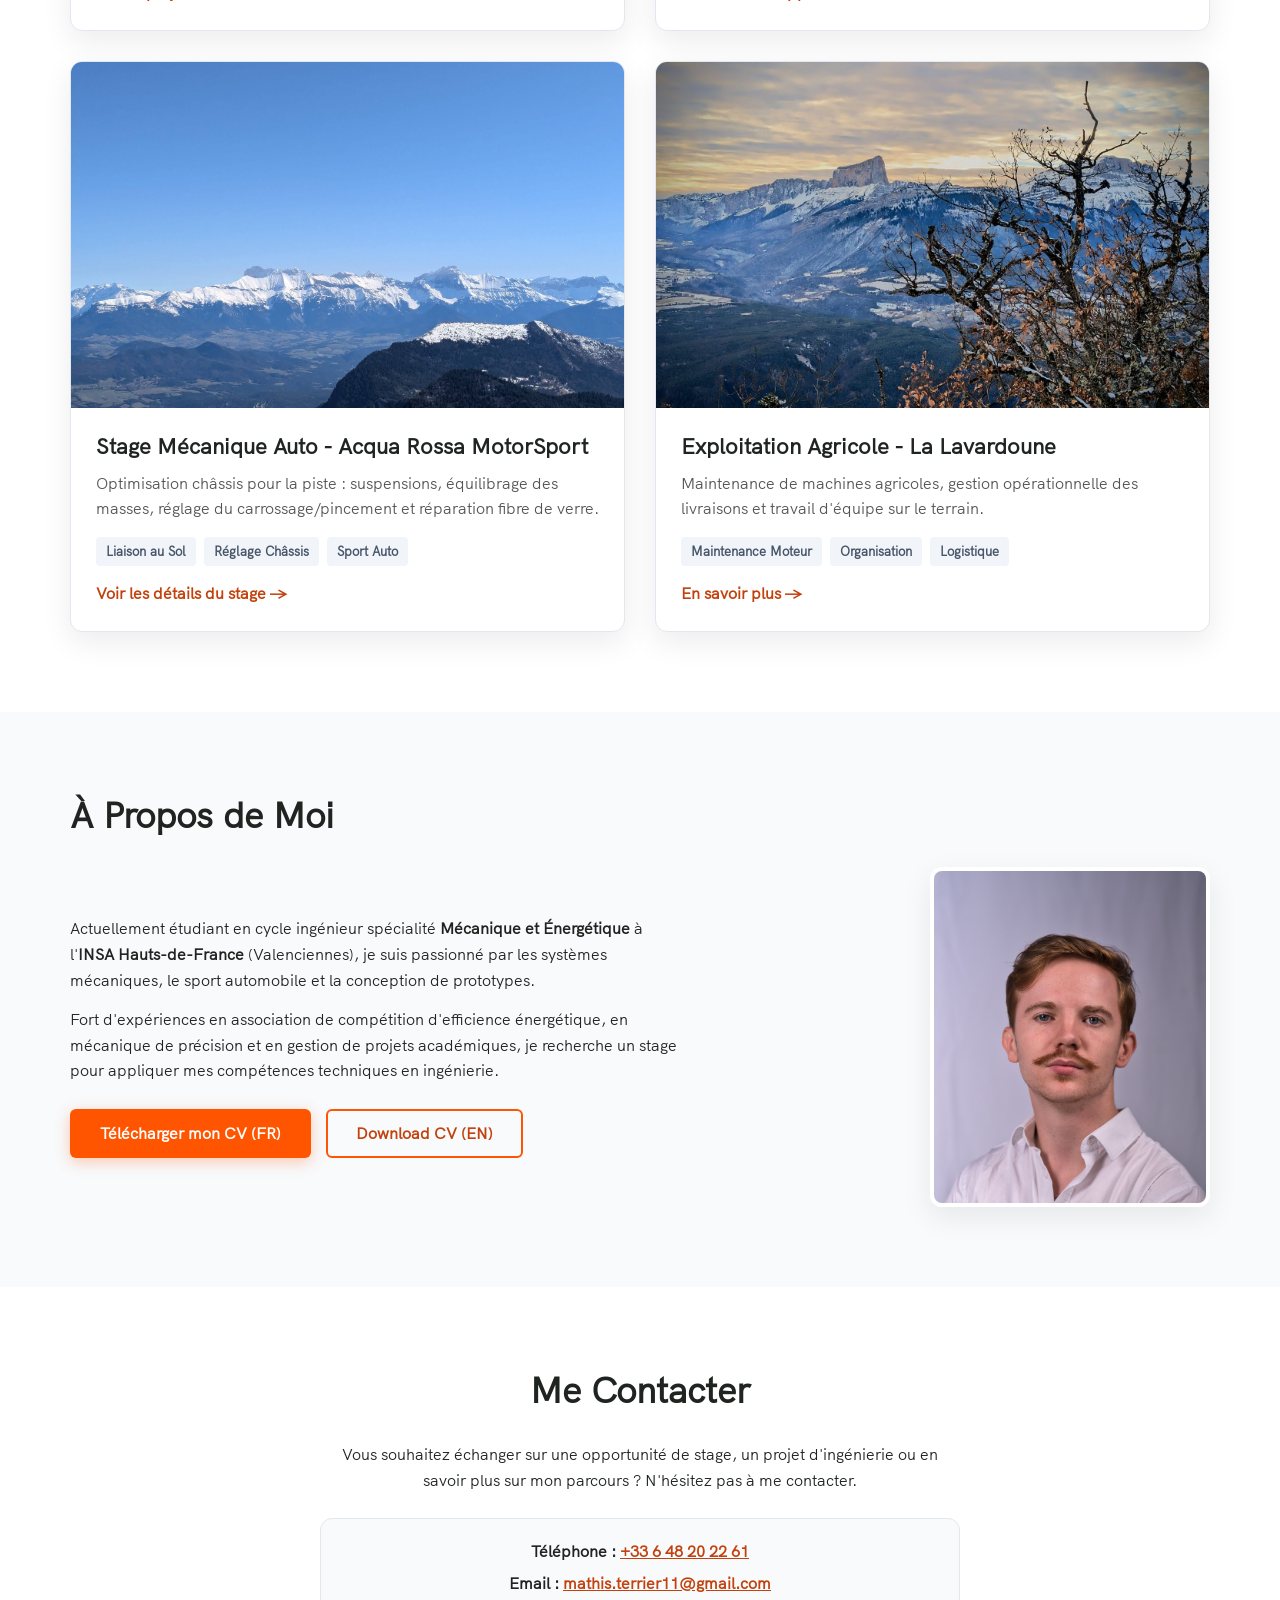
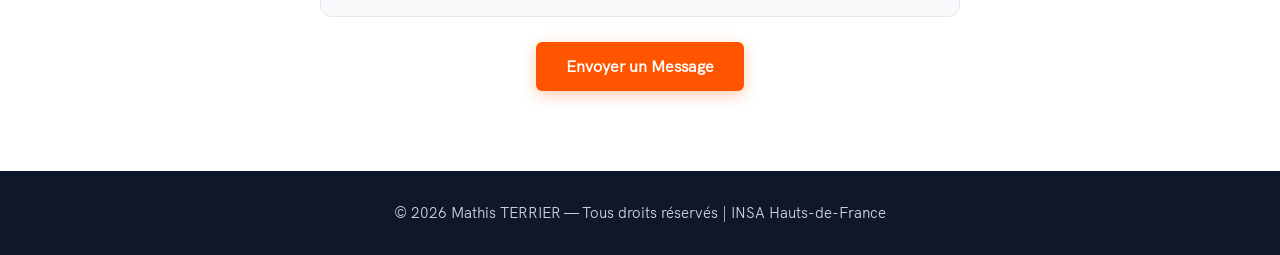
==== commit 42b058ec: "up" ====
--- a/index.html
+++ b/index.html
@@ -151,7 +151,7 @@
           </div>
 
           <div class="about__photo-container">
-            <img class="about__photo" src="images/IMG-20241030-WA0024.jpg" alt="Portrait de Mathis Terrier" width="280" height="340" loading="lazy" decoding="async" />
+            <img class="about__photo" src="images/Portrait.jpg" alt="Portrait de Mathis Terrier" width="280" height="340" loading="lazy" decoding="async" />
           </div>
         </div>
       </div>
--- a/index.css
+++ b/index.css
@@ -191,18 +191,19 @@
 .gallery--single { grid-template-columns: 1fr; }
 .gallery__item--portrait { width: 100%; max-width: 420px; justify-self: center; }
 
-/* ---------- Documents PDF ---------- */
-.detail-content .doc-list { list-style: none; padding-left: 0; max-width: none; display: grid; gap: 1rem; margin-top: 1.5rem; }
-.doc-list li { margin: 0; }
-.doc-list__link {
-  display: flex; align-items: center; gap: 1.4rem;
-  padding: 1.4rem 1.8rem; background: var(--bg-soft);
-  border: 1px solid var(--border-light); border-radius: 8px;
-  color: var(--text-dark); font-weight: 600; text-decoration: none;
-  transition: border-color 0.3s, background-color 0.3s;
-}
-.doc-list__link:hover, .doc-list__link:focus-visible { border-color: var(--racing-orange); background: #fff; }
-.doc-list__badge { flex-shrink: 0; background: var(--racing-orange-text); color: #fff; font-size: 1.2rem; font-weight: 800; padding: 0.4rem 0.8rem; border-radius: 4px; letter-spacing: 0.05em; }
+/* ---------- Galerie du robot : portrait au centre, 2 images de chaque côté ---------- */
+@media (min-width: 900px) {
+  .gallery--robot {
+    grid-template-columns: 1fr minmax(0, 0.85fr) 1fr;
+    grid-template-areas: "a p b" "c p d";
+    align-items: center;
+  }
+  .gallery--robot .robot-a { grid-area: a; }
+  .gallery--robot .robot-p { grid-area: p; }
+  .gallery--robot .robot-b { grid-area: b; }
+  .gallery--robot .robot-c { grid-area: c; }
+  .gallery--robot .robot-d { grid-area: d; }
+}
 
 /* ---------- Footer & retour en haut ---------- */
 .footer { background: var(--dark); color: #CBD5E1; padding: 3rem 0; text-align: center; font-size: 1.5rem; }
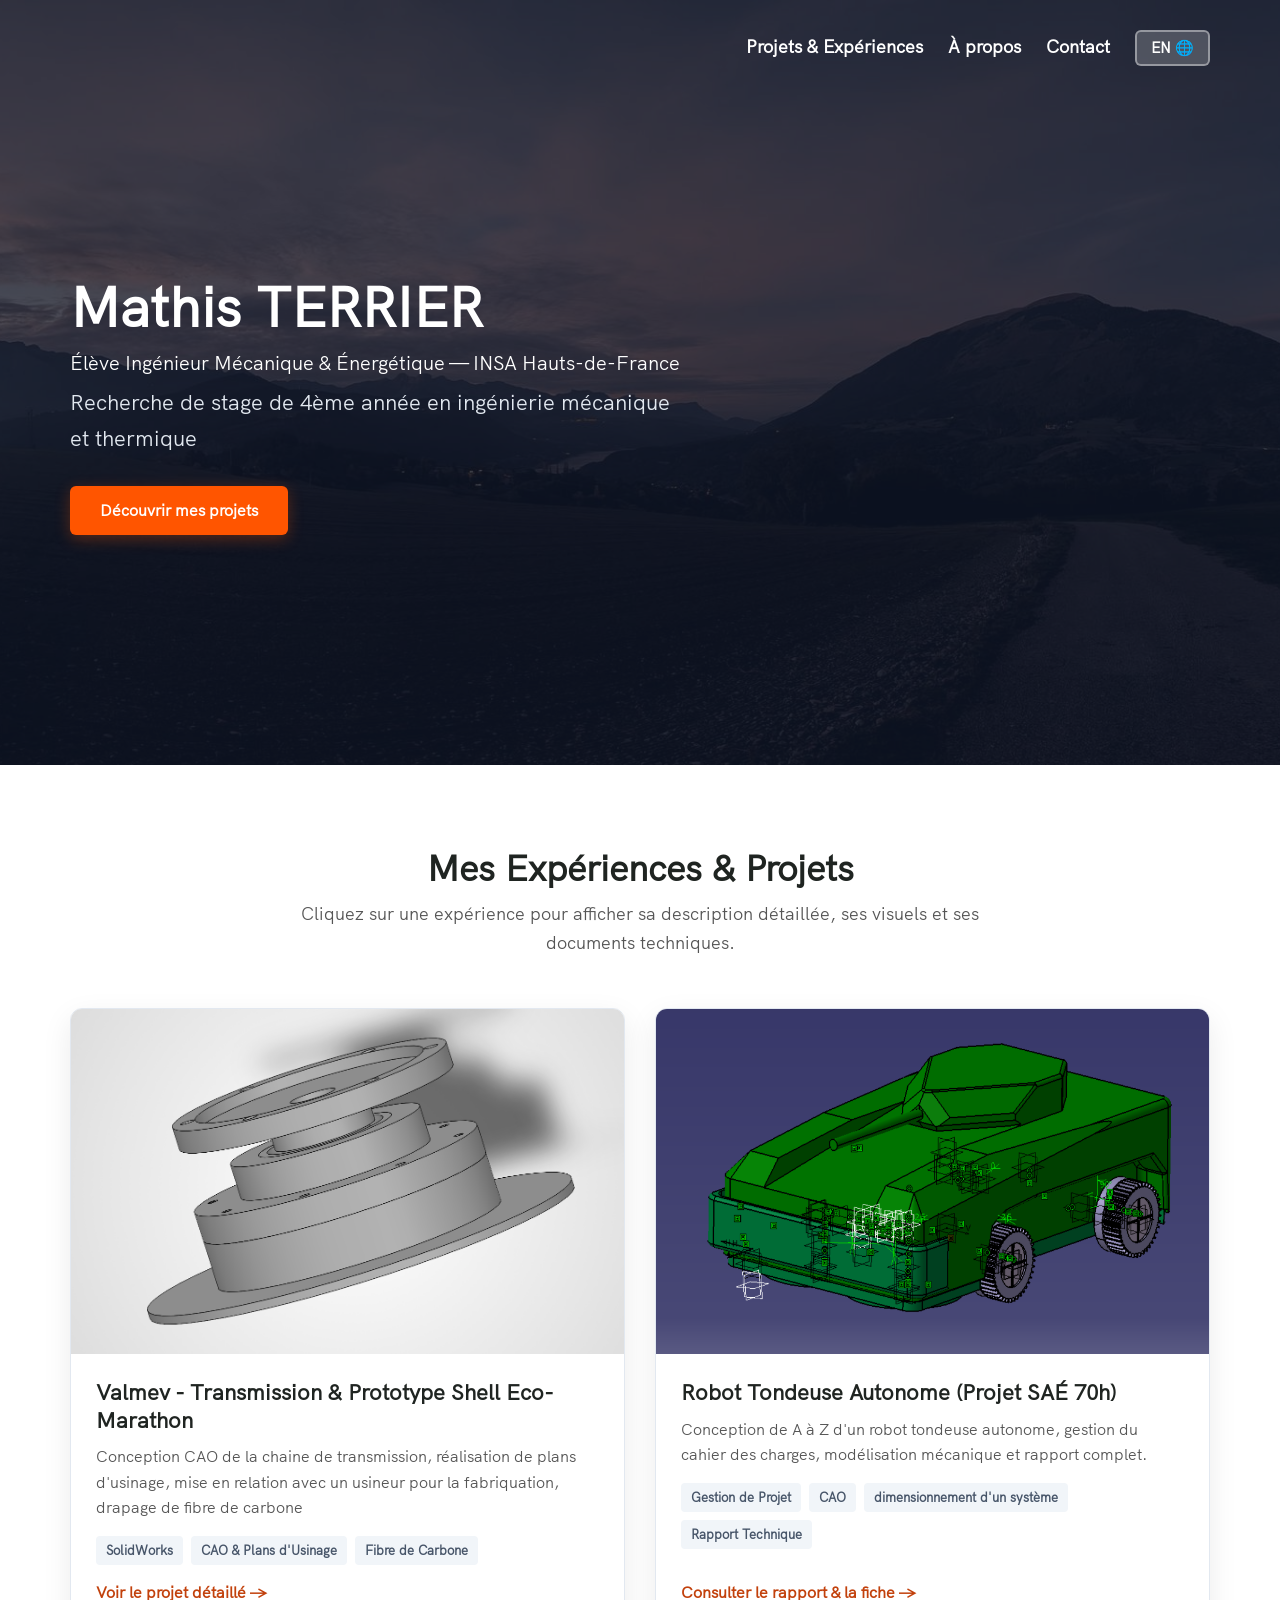
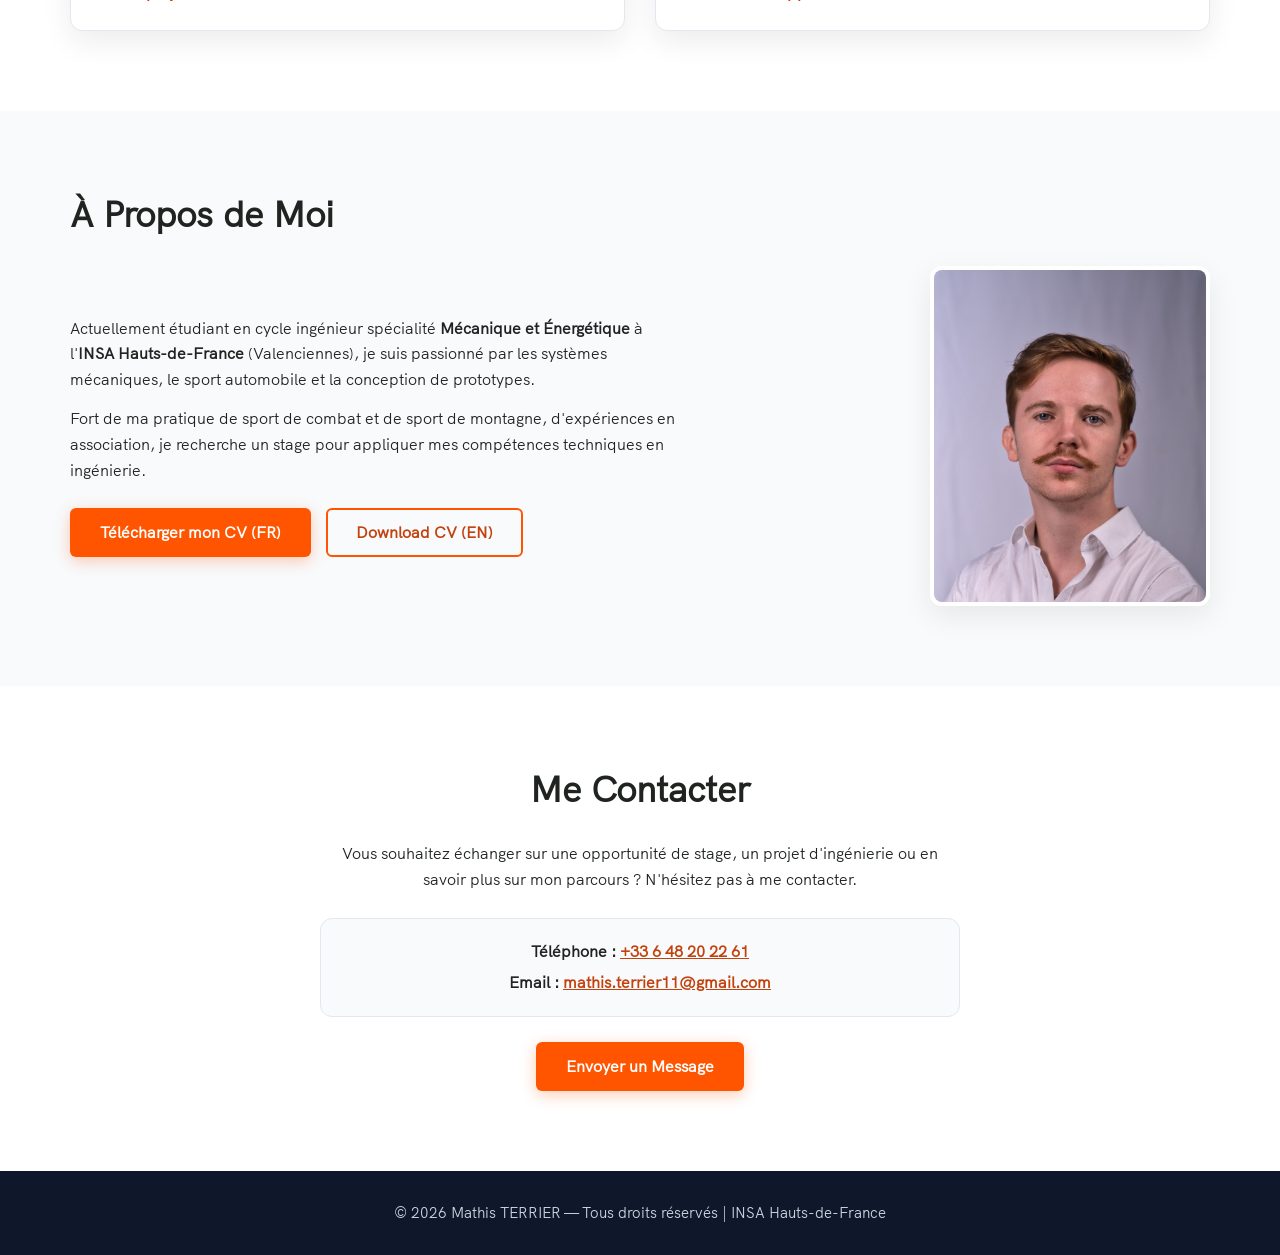
==== commit cf86dc22: "maj new" ====
--- a/index.html
+++ b/index.html
@@ -72,7 +72,7 @@
             </div>
             <div class="work__text">
               <h3>Valmev - Transmission & Prototype Shell Eco-Marathon</h3>
-              <p>Conception CAO de la transmission, instrumentation moteur électrique, usinage et fabrication de la coque en carbone & fibre de verre.</p>
+              <p>Conception CAO de la chaine de transmission, réalisation de plans d'usinage, mise en relation avec un usineur pour la fabriquation, drapage de fibre de carbone</p>
               <ul class="work__list">
               <li>SolidWorks</li>
               <li>CAO & Plans d'Usinage</li>
@@ -91,45 +91,16 @@
               <p>Conception de A à Z d'un robot tondeuse autonome, gestion du cahier des charges, modélisation mécanique et rapport complet.</p>
               <ul class="work__list">
               <li>Gestion de Projet</li>
-              <li>CAO / Matlab</li>
+              <li>CAO </li>
+              <li>dimensionnement d'un système</li>
               <li>Rapport Technique</li>
+              
               </ul>
               <span class="link__text">Consulter le rapport & la fiche &rarr;</span>
             </div>
           </a>
 
-          <a class="work__box" href="experience-acqua-rossa.html">
-            <div class="work__image-box">
-              <img src="images/Montagne6.jpg" alt="" class="work__image" width="1600" height="1200" loading="lazy" decoding="async" />
-            </div>
-            <div class="work__text">
-              <h3>Stage Mécanique Auto - Acqua Rossa MotorSport</h3>
-              <p>Optimisation châssis pour la piste : suspensions, équilibrage des masses, réglage du carrossage/pincement et réparation fibre de verre.</p>
-              <ul class="work__list">
-              <li>Liaison au Sol</li>
-              <li>Réglage Châssis</li>
-              <li>Sport Auto</li>
-              </ul>
-              <span class="link__text">Voir les détails du stage &rarr;</span>
-            </div>
-          </a>
-
-          <a class="work__box" href="experience-ferme.html">
-            <div class="work__image-box">
-              <img src="images/Montagne3.jpg" alt="" class="work__image" width="1600" height="900" loading="lazy" decoding="async" />
-            </div>
-            <div class="work__text">
-              <h3>Exploitation Agricole - La Lavardoune</h3>
-              <p>Maintenance de machines agricoles, gestion opérationnelle des livraisons et travail d'équipe sur le terrain.</p>
-              <ul class="work__list">
-              <li>Maintenance Moteur</li>
-              <li>Organisation</li>
-              <li>Logistique</li>
-              </ul>
-              <span class="link__text">En savoir plus &rarr;</span>
-            </div>
-          </a>
-        </div>
+         </div>
       </div>
     </section>
 
@@ -139,10 +110,10 @@
         <div class="about__content">
           <div class="about__text">
             <p>
-              Actuellement étudiant en cycle ingénieur spécialité <strong>Mécanique et Énergétique</strong> à l'<strong>INSA Hauts-de-France</strong> (Valenciennes), je suis passionné par les systèmes mécaniques, le sport automobile et la conception de prototypes.
-            </p>
+              Actuellement étudiant en cycle ingénieur spécialité <strong>Mécanique et Énergétique</strong> à l'<strong>INSA Hauts-de-France</strong> (Valenciennes), je suis passionné par les systèmes mécaniques, le sport automobile et la conception de prototypes. 
             <p>
-              Fort d'expériences en association de compétition d'efficience énergétique, en mécanique de précision et en gestion de projets académiques, je recherche un stage pour appliquer mes compétences techniques en ingénierie.
+              
+              Fort de ma pratique de sport de combat et de sport de montagne, d'expériences en association, je recherche un stage pour appliquer mes compétences techniques en ingénierie.
             </p>
             <div class="about__btns">
               <a href="CV_FR_Mathis_Terrier.pdf" target="_blank" rel="noopener" class="btn btn--orange">Télécharger mon CV (FR)</a>
